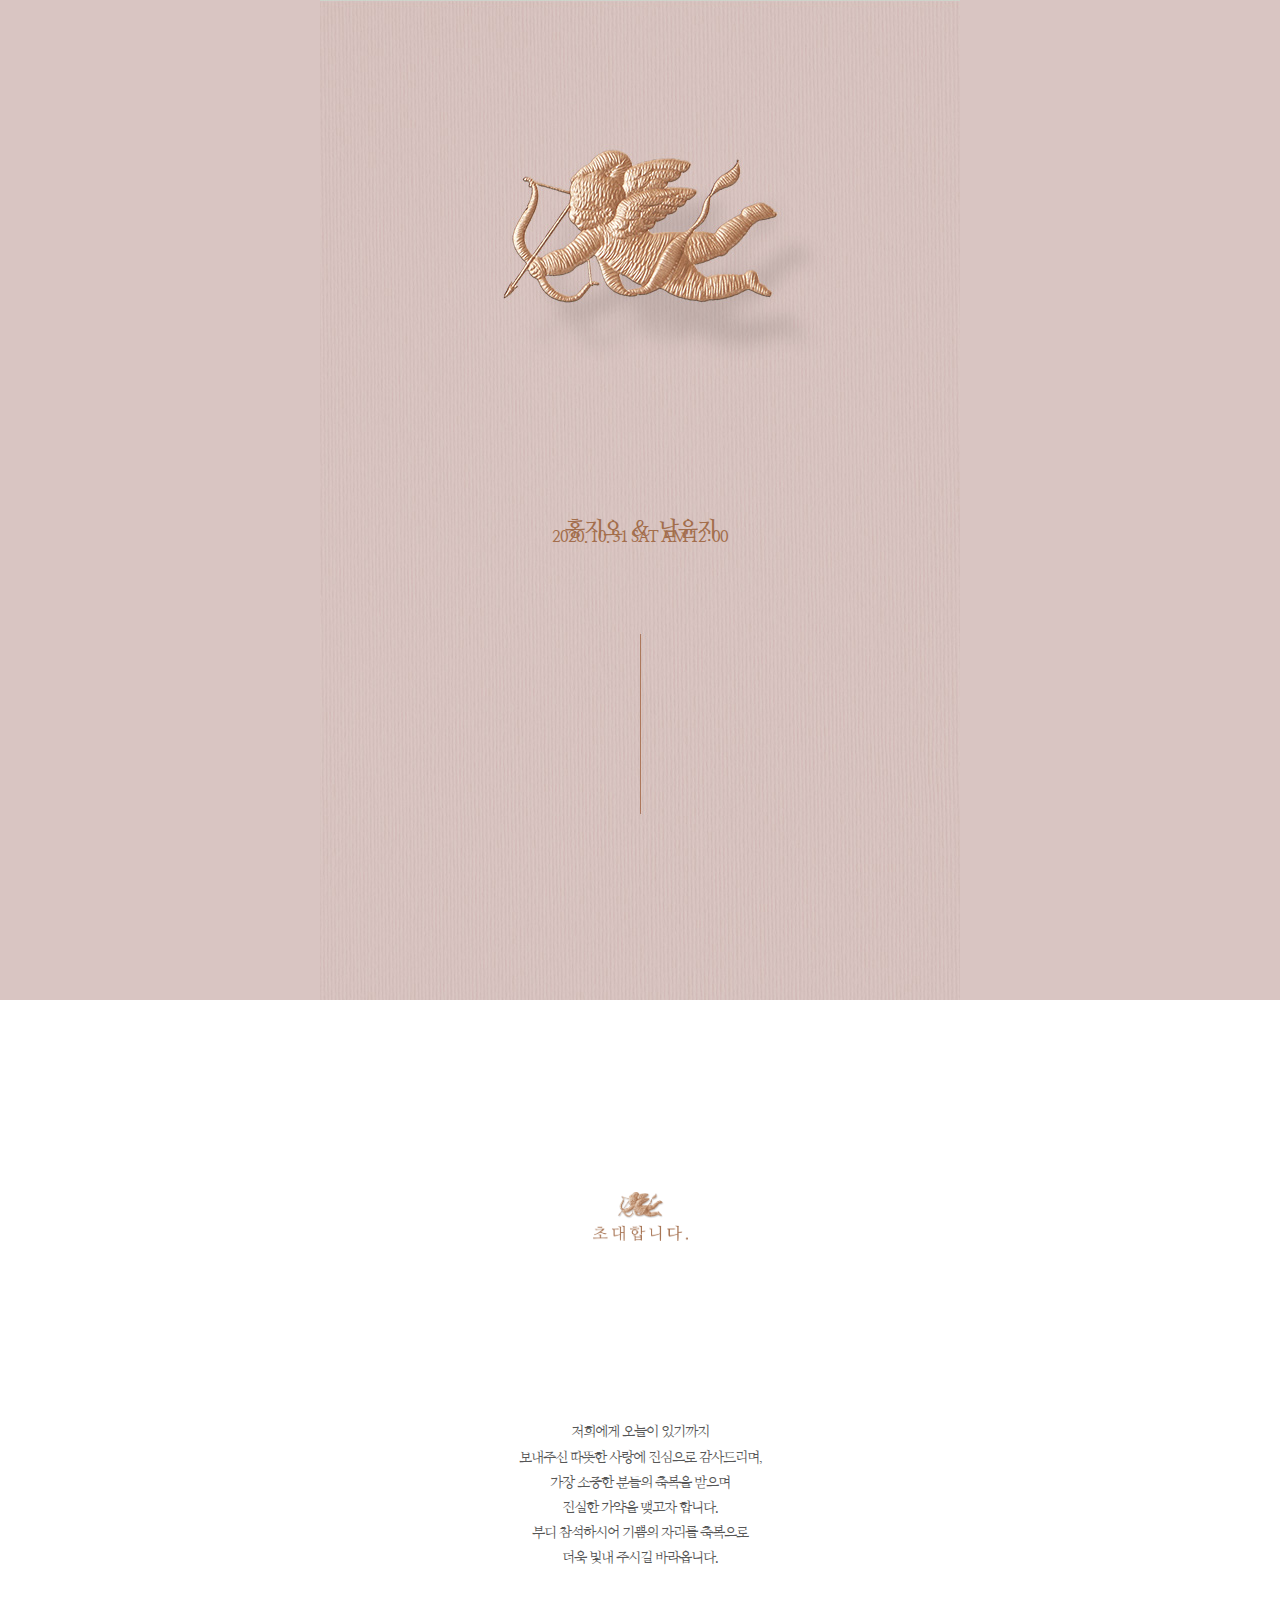
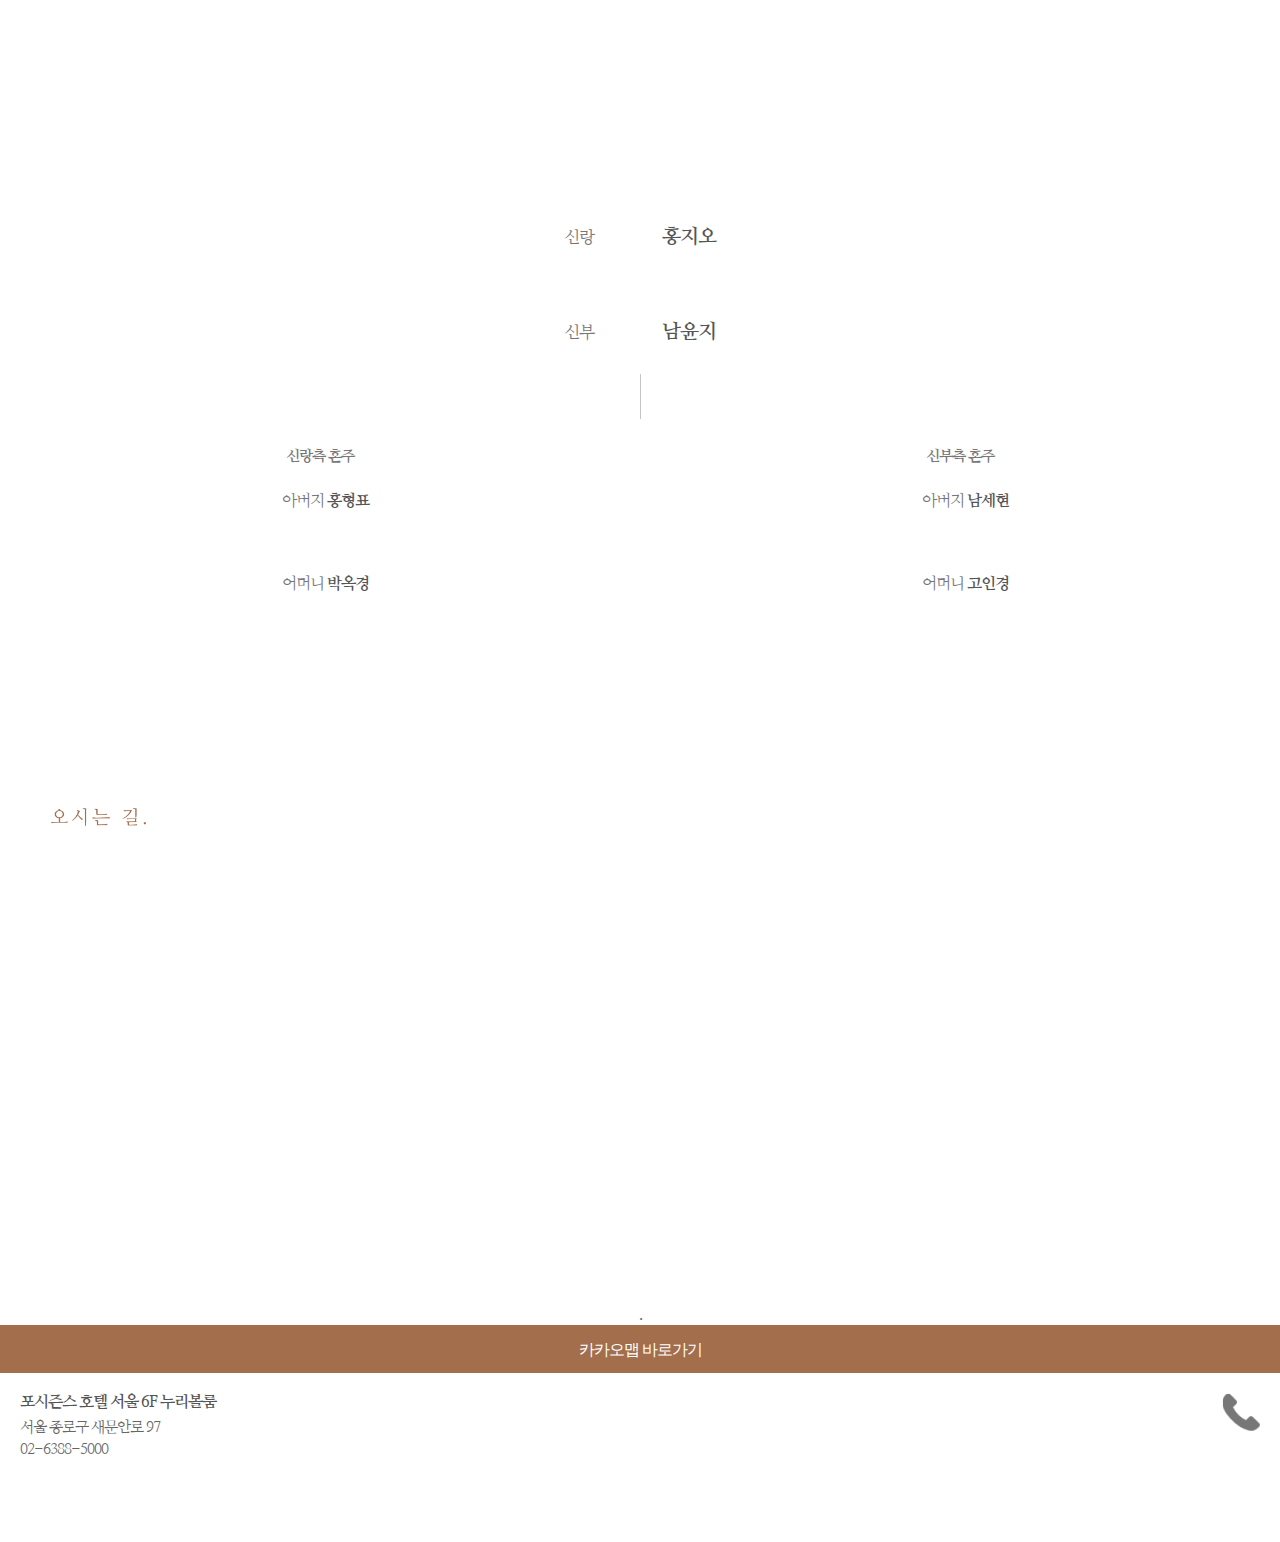
==== hzo.html @ 2f17688b "four seasons" ====
<!DOCTYPE html>
<!-- saved from url=(0043)http://mcard.barunnfamily.com/B3020450?252f -->
<html lang="ko"><head><meta http-equiv="Content-Type" content="text/html; charset=UTF-8">
    
    <meta http-equiv="X-UA-Compatible" content="IE=edge,chrome=1">
    <meta name="viewport" content="width=device-width,initial-scale=1,minimum-scale=0.5,maximum-scale=2.0,user-scalable=yes">
    <meta name="ROBOTS" content="NOINDEX">

    
    <meta property="og:url" content="http://mcard.barunnfamily.com/B3020450?252f">
    <meta property="og:title" content="서울 종로구 포시즌스 호텔, 10월 31일 12시.">
    <meta property="og:type" content="website">
    
    <meta property="og:image" content="http://mcard.barunnfamily.com//Photos/202010/B3020450/mainimage.png?ef62fe94-e26e-45ca-a69e-56ce73f7a04a&amp;ipignore=true">


    
    <meta property="og:image:width" content="581">
    <meta property="og:image:height" content="568">
    <meta property="og:description" content="10/31(토) 12:00 포시즌스호텔 6F 누리볼룸">

    <meta property="fb:app_id" content="555274031340396">

    <title>10/31(토) 12:00 포시즌스호텔 6F 누리볼룸</title>
    <link href="./invitation_files/common.css" rel="stylesheet">

    <link href="./invitation_files/layout_skin.css" rel="stylesheet">

    <link rel="stylesheet" href="./invitation_files/photoswipe.css">

    


    <style type="text/css">
        .overCount {
            display: none;
        }

        .input_guidebook {
            text-align: left;
        }
    </style>

    <script type="text/javascript" src="//dapi.kakao.com/v2/maps/sdk.js?appkey=281f3fa399ec2bc6358fdd245001e693"></script>
    <script async="" src="./invitation_files/analytics.js"></script><script src="./invitation_files/jquery_1.9.1.min.js"></script>
          <!--확인:jquery 버젼 정의-->
    <script src="./invitation_files/common"></script>

    <script type="text/javascript" src="./invitation_files/photoswipe.js"></script>
    <script type="text/javascript" src="./invitation_files/photoswipe-ui-default.min.js"></script>
    <script src="./invitation_files/kakao.min.js"></script>
    <script src="./invitation_files/sns.js"></script>
    
    <script>
        function skinDay() {
            var rr = $(".want_day").html();
            day_txt = rr.replace(/-/gi, '/');
            $(".want_day").html(day_txt);
        }
    </script>


    <script>
            

    $(document).ready(function () {

    //setTimeout(function () {
    //    $("#barunsoncardDiv").fadeOut("slow");
    //}, 3000);
    });


    </script>
</head>
<body class="skin_wrap">
    
    <input id="invID" name="invID" type="hidden" value="362478">
    <input id="invCode" name="invCode" type="hidden" value="B3020450">
    <input id="invSkinCode" name="invSkinCode" type="hidden" value="WD022">

    <input id="invTitle" name="invTitle" type="hidden" value="서울 종로구 포시즌스 호텔, 10월 31일 12시.">
    <input id="invMainImage" name="invMainImage" type="hidden" value="/Photos/202010/B3020450/mainimage.png">
    <input id="commentYN" name="commentYN" type="hidden" value="N">
    <input id="evtDate" name="evtDate" type="hidden" value="2020.  10.  31 Sat">
    <input id="dday" name="dday" type="hidden" value="2020-10-31 Sat">
    <input id="evtTimeH" name="evtTimeH" type="hidden" value="12">
    <input id="evtTimeM" name="evtTimeM" type="hidden" value="00">
    <input id="evtTimeCH" name="evtTimeCH" type="hidden" value="AM">

    <input id="locName" name="locName" type="hidden" value="포시즌스 호텔 서울">
    <input id="locDetail" name="locDetail" type="hidden" value="6F 누리볼룸">
    <input id="invGreeting" name="invGreeting" type="hidden" value="저희에게 오늘이 있기까지&lt;br /&gt;보내주신 따뜻한 사랑에 진심으로 감사드리며,&lt;br /&gt;가장 소중한 분들의 축복을 받으며&lt;br /&gt;진실한 가약을 맺고자 합니다.&lt;br /&gt;부디 참석하시어 기쁨의 자리를 축복으로&lt;br /&gt;더욱 빛내 주시길 바라옵니다.">
    <input id="galleryYN" name="galleryYN" type="hidden" value="N">
    <input id="galType" name="galType" type="hidden" value="S">
    <input id="videoYN" name="videoYN" type="hidden" value="N">
    <input id="vidType" name="vidType" type="hidden" value="VYTB">
    <input id="vidURL" name="vidURL" type="hidden" value="">

    <input id="locAddr" name="locAddr" type="hidden" value="서울 종로구 새문안로 97">
    <input id="locTel" name="locTel" type="hidden" value="02-6388-5000">
    <input id="locMapImage" name="locMapImage" type="hidden" value="">
    <input id="locMapLat" name="locMapLat" type="hidden" value="37.5706978504521">
    <input id="locMapLng" name="locMapLng" type="hidden" value="126.975398227489">
    <input id="locMapType" name="locMapType" type="hidden" value="MGGL">
    <input id="input_hall" name="input_hall" type="hidden" value="포시즌스 호텔 서울">

<input id="grmName" name="grmName" type="hidden" value="홍지오"><input id="grmMobile" name="grmMobile" type="hidden" value="010-0000-0000"><input id="brdName" name="brdName" type="hidden" value="남윤지"><input id="brdMobile" name="brdMobile" type="hidden" value="010-0000-0000"><input id="hostYN" name="hostYN" type="hidden" value="Y"><input id="grmHostRel1" name="grmHostRel1" type="hidden" value="아버지"><input id="grmHostName1" name="grmHostName1" type="hidden" value="홍형표"><input id="grmHostMobile1" name="grmHostMobile1" type="hidden" value=""><input id="grmHostRel2" name="grmHostRel2" type="hidden" value="어머니"><input id="grmHostName2" name="grmHostName2" type="hidden" value="박옥경"><input id="grmHostMobile2" name="grmHostMobile2" type="hidden" value=""><input id="brdHostRel1" name="brdHostRel1" type="hidden" value="아버지"><input id="brdHostName1" name="brdHostName1" type="hidden" value="남세현"><input id="brdHostMobile1" name="brdHostMobile1" type="hidden" value=""><input id="brdHostRel2" name="brdHostRel2" type="hidden" value="어머니"><input id="brdHostName2" name="brdHostName2" type="hidden" value="고인경"><input id="brdHostMobile2" name="brdHostMobile2" type="hidden" value=""><input id="grm_account_bank" name="grm_account_bank" type="hidden" value=""><input id="grm_account_num" name="grm_account_num" type="hidden" value=""><input id="brd_account_bank" name="brd_account_bank" type="hidden" value=""><input id="brd_account_num" name="brd_account_num" type="hidden" value="">            
<style type="text/css">
@import url(http://fonts.googleapis.com/css?family=Nanum+Myeongjo:400,700,800);
header {color:#fff; background:#d9c5c2; position:relative; min-height:200px; overflow:hidden;}
#canvas {position:absolute;top:0;left:0;}
.mobile_wrap .pages h2 {padding: 15% 0 9% 4%; text-align:left;}
.mobile_wrap .pages .invitation_tit {padding: 15% 0 9% 0; text-align: center;}
.skin_w_photo2 #start .time .input_time, .input_minute, .input_time_ch {color: #a36e4c;}
.w_skin_img11 {font-family:'나눔명조', 'Nanum Myeongjo', '맑은 고딕', 'Malgun Gothic', '나눔고딕', 'NanumGothic', 'NanumGothicWEB', '돋움', Dotum, '굴림', Gulim, sans-serif;}
.w_skin_img11 #start { position:relative;}
.w_skin_img11 #start .position { position:absolute; width:100%; left:0px; top:30%;}
.w_skin_img11 #start .d_day {line-height:20px; min-height:20px; padding:0px 0px 5px 0px; color:#fff;}
.w_skin_img11 #start .name {text-align:center; margin: 17% auto 0 auto;}
.w_skin_img11 #start .name li {color:#a36e4c; font-weight:bold; font-size:21px; margin-bottom: 5%;}
.w_skin_img11 #start .time {color:#a36e4c; margin-top: -8%; font-size: 16px;}
.w_skin_img11 #start .input_time {padding: 0px;}
.w_skin_img11 #start .address {color:#a36e4c; font-weight: bold; font-size: 16px; padding:0 10px 35px; margin-top:56%;}

.w_skin_img11 #greeting {}
.w_skin_img11 #greeting dl {width:100%; padding: 10px 0 10px 0;}
.w_skin_img11 #greeting dl.wife {padding-bottom:30px;}
.w_skin_img11 #greeting dl dt {float: left; margin-top: 4%; width: 100%; padding: 0px;}
.w_skin_img11 #greeting dl dt span.blue {font-weight:normal; color: #777; margin-right: 5%;}
.w_skin_img11 #greeting dl dt span.pink {font-weight:normal; color: #777; margin-right: 5%;}
.w_skin_img11 #greeting dl .input_husband {font-size: 20px;color:#555;}
.w_skin_img11 #greeting dl .input_wife {font-size: 20px;color:#555;}
.w_skin_img11 .parent_contect .blue {color: #777;}
.w_skin_img11 .parent_contect .pink {color: #777;}
.w_skin_img11 .parent_contect	.input_blue_p_n, .parent_contect .input_blue_m_n {color: #555; font-weight: 700;}
.w_skin_img11 .parent_contect	.input_pink_p_n, .parent_contect .input_pink_m_n {color: #555; font-weight: 700;}
.w_skin_img11 .parent_contect .btn_toggle {margin: 0 auto; width: 20px; position:inherit; right:; top:;}
.w_skin_img11 .parent_contect .btn_toggle {margin: 0 auto; width: 20px; position: relative; top: 30px; right: 0px; overflow: hidden;}
.w_skin_img11 .parent_contect > ul > li > strong > span {display: block; font-size: 15px; height: 26px; color: #777777;}
.w_skin_img11 #greeting dl dd {padding:0px 10px; width: 12%; float: left; margin-top:1%;}
.w_skin_img11 #greeting .greeting {color:#555; font-size: 14px; padding: 5% 5% 15% 5%; line-height: 180%;}
.w_skin_img11 #greeting .parent_contect {background:none;}
.w_skin_img11 .parent_contect > ul > li > strong {}
.w_skin_img11 .parent_contect > ul > li.husband > strong { color:#1f588c}
.w_skin_img11 .parent_contect > ul > li.husband > strong { color:#1f588c}
.w_skin_img11 .parent_contect .dot_line {background: none;}
.w_skin_img11 .parent_contect .btn_contact li {padding:0px 5px;}
.w_skin_img11 .parent_contect .btn_toggle a {background: url(/resources/skin/w_skin_img11/btn_toggle.png) no-repeat center top; background-size: 18px auto; -webkit-background-size:18px auto; -moz-background-size:18px auto; overflow:hidden;}

.w_skin_img11 #gallery {padding-bottom:20px;}
.w_skin_img11 .no_gallery {color:#fff;}
	
.w_skin_img11 #movie .embed-container { position: relative; padding-bottom: 56.25% !important; height: 0; overflow: hidden; max-width: 100%; }
.w_skin_img11 #movie .embed-container iframe, .embed-container object, .embed-container embed { position: absolute; top: 0; left: 0;}
.w_skin_img11 #movie .img_line {}
.w_skin_img11 #movie .img_line.bottom {}
.w_skin_img11 #movie  .btn a.full {background:url(/resources/skin/w_skin_img11/icon_full2.png) no-repeat 15px center; background-size:12px auto; -webkit-background-size:12px auto; -moz-background-size:12px auto; padding:0px 20px 0px 35px;}

.w_skin_img11 #location {padding-bottom:20px;}
.w_skin_img11 #location .hall_info {font-family:'나눔명조', 'Nanum Myeongjo', '맑은 고딕', 'Malgun Gothic', '나눔고딕', 'NanumGothic', 'NanumGothicWEB', '돋움', Dotum, '굴림', Gulim, sans-serif; }
.w_skin_img11 #location .navi a {color:#fff;}
#location .navi {display: block; color: #fff; width: 100%; height: 28px; background-color: #a36e4c; font-family:'Malgun Gothic', '나눔고딕', 'NanumGothic', 'NanumGothicWEB', '나눔명조', 'Nanum Myeongjo', '맑은 고딕', '돋움', Dotum, '굴림', Gulim, sans-serif;}
.w_skin_img11 #location .navi li:first-child a {color:#fff}
.w_skin_img11 #location .navi li {font-family:'나눔명조', 'Nanum Myeongjo', '맑은 고딕', 'Malgun Gothic', '나눔고딕', 'NanumGothic', 'NanumGothicWEB', '돋움', Dotum, '굴림', Gulim, sans-serif; }
.w_skin_img11 #location .traffic_info li .txt {font-family:'나눔명조', 'Nanum Myeongjo', '맑은 고딕', 'Malgun Gothic', '나눔고딕', 'NanumGothic', 'NanumGothicWEB', '돋움', Dotum, '굴림', Gulim, sans-serif; color:#fff;}
.w_skin_img11 #location .address dt {color:#555;}
.w_skin_img11 #location .address dt > span {font-size: 16px;}
.w_skin_img11 #location .address dd {color:#666;}
.w_skin_img11 #location .hall_info > li > strong {color:#555; background: none; margin: 0px; padding: 0px;}
.w_skin_img11 #location .hall_info > li > span {display:inline-block; color:#666; padding: 0 0 10px 0; font-size: 15px;}

.w_skin_img11 #guest_book .massage_box {padding: 20px;}
.w_skin_img11 #guest_book .massage_box .btn_write {text-align: center; font-family: '나눔고딕'; margin-top:10%;}
.w_skin_img11 #guest_book .massage_box .btn_write a {font-weight: normal; background-color: #a36e4c;}
.w_skin_img11 #guest_book .massage_box li span.tt { color:#333; font-family:'나눔고딕'; letter-spacing:0.3px;top:auto;}
.w_skin_img11 #guest_book .massage_box li {border-bottom:1px solid #e4dee0; color:#bbae93; border-top:none; padding-top:5px; padding-bottom:5px;}
.w_skin_img11 #guest_book .massage_box .massage_tit {position:absolute; bottom:10%; margin-left:auto; margin-right:auto; left: 0; right: 0;}
.w_skin_img11 #guest_book .massage_list {width: 84%;margin: auto 0;display: inline-block;padding: 10px;margin-top: 15px;background: #f7f7f7;font-size: 12px;border-radius: 0px;text-align: left;position: relative;}
.w_skin_img11 #guest_book .massage_list .list_W { padding:15px;}
.w_skin_img11 #guest_book .massage_list .name {font-family:'나눔고딕'; padding-left:0px; font-weight:bold; color: #555; padding: 10px 0 10px 0;}
.w_skin_img11 #guest_book .massage_list .time {font-family: '나눔고딕';letter-spacing: 0.1px;color: #777;top: 15px;position: absolute;right: 10px;padding-left: 13px;}
.w_skin_img11 #guest_book {padding: 0px;}
.w_skin_img11 #guest_book .massage_list .txt {font-family:'나눔고딕'; letter-spacing:0.1px; color:#777; min-height:20px; position:relative; padding: 10px 0 10px 0;}
.w_skin_img11 #guest_book .massage_list .txt > span {display: inline-block; width: 90%;}
.w_skin_img11 #guest_book .massage_list .txt .txt_del { position:absolute; right:0px; top:0px;}
.w_skin_img11 #guest_book .massage_list .txt .txt_del a {width: 20px; height: 20px; background: url(/resources/skin/w_skin_img11/btn_x.png) no-repeat left top; background-size: 20px auto; -webkit-background-size: 20px auto; -moz-background-size: 20px auto; display: block; text-indent: -999%; margin: 7px 0 10px 0;}
.w_skin_img11 #guest_book .password {margin:10px 0px 0px 0px; border:none; padding:1px; border-radius:none; width: 100%;}
.w_skin_img11 #guest_book .password_input {display:none;}
.w_skin_img11 #guest_book .password input {padding:0px; padding:5px; border:none; width:100%; box-sizing:border-box; background: #fff !important; text-align: center;}
.w_skin_img11 #guest_book .password_input .btn {color: #fff; height: 26px; line-height: 26px; min-width: 103px; border-radius: 4px; width: 100%; text-align: center; border: 0px;background-color: #a36e4c;}
.w_skin_img11 #guest_book .password_input .btn a{font-family: '나눔고딕';color: #fff;}
.w_skin_img11 #guest_book p.txt {color: #666; font-size: 15px; margin: 0% 0 5% 0;}

.w_skin_img11 .massage_btn {padding: 20px;}
.w_skin_img11 .massage_btn li {float:right; width:49%; box-sizing: border-box; border: 1px solid #333;}
.w_skin_img11 .massage_btn li a {color: #333; text-align:center; display:block; padding: 10px 5px; font-family: '나눔고딕';}
.w_skin_img11 .massage_btn li a span {display:inline-block; min-height: 20px; line-height: 20px; padding-left:20px; background: url(/resources/skin/w_skin_img11/icon_full.png) no-repeat left center; background-size: 14px auto; -webkit-background-size: 14px auto; -moz-background-size: 14px auto;}
.w_skin_img11 .massage_btn li.more {float:left; background:#fff;}
.w_skin_img11 .massage_btn li.more a span {}
.w_skin_img11 .massage_btn li.full {float:right; background:#fff;}
.w_skin_img11 .massage_btn li.full a span {}	

.w_skin_img11 #location .map_wrap {margin: 0px; border: 0px;}
.w_skin_img11 #location .hall_info {padding: 20px;}
.w_skin_img11 #location .hall_info li {padding: 0px;}
.w_skin_img11 #location .navi li .txt {font-family: '나눔고딕'}
.w_skin_img11 #location .address {padding: 20px;}
.w_skin_img11 #location .address dd.icon_tel {right: 20px; margin-top: 20px; top:0px;}
	
.w_skin_img11 #MoneyGift #toss_a {background-color: #f7f7f7; padding: 0px;}

.mobile_wrap .footer_w {background: #f7f7f7; margin: 15% 0 0 0;}
.footer_w .sns_a {font-size:0px; background-color: #999;}
.footer_w .sns_a li { display:inline-block; width:25%;}
.footer_w .sns_a li a {display:block; padding:0px 3px;}
.footer_w .ci {padding: 20px 0; text-align: center;}
</style>

    <div class="wrap w_skin_img11">
        <h1 class="hidden">청첩장</h1>
        <!-- 스킨 -->
        <div class="mobile_wrap">
            <!-- 표지 -->
            <header id="start" class="pages want_day_focus input_time_focus input_minute_focus input_husband_focus input_wife_focus input_hall_focus input_floor_focus">
                <canvas id="canvas"></canvas>
                <p class="visual"><img src="./invitation_files/img_visual.jpg" alt="서울 종로구 포시즌스 호텔, 10월 31일 12시."></p>
                <div class="position">
                    <ul class="name">
                        <li class="input_husband" style="text-transform:uppercase;">홍지오</li>
                        <li>&amp;</li>
                        <li class="input_wife" style="text-transform:uppercase;">남윤지</li>
                    </ul>
                    <p class="time"><span class="want_day">2020.  10.  31 Sat</span> <span class="input_time_ch">AM</span> <span class="input_time">12</span>:<span class="input_minute">00</span></p>
                    <p class="address"><span class="input_hall">포시즌스 호텔 서울</span> <span class="input_floor">6F 누리볼룸</span></p>
                </div>
            </header>
            <!-- / 표지 -->
            <!-- 초대합니다 -->

            <div id="greeting" class="pages input_greeting_focus">
                <h2 class="invitation_tit"><img src="./invitation_files/tit_greeting.png" width="95"></h2>
                <div class="greeting input_greeting">저희에게 오늘이 있기까지<br>보내주신 따뜻한 사랑에 진심으로 감사드리며,<br>가장 소중한 분들의 축복을 받으며<br>진실한 가약을 맺고자 합니다.<br>부디 참석하시어 기쁨의 자리를 축복으로<br>더욱 빛내 주시길 바라옵니다.</div>
                <dl class="husband">
                    <dt><span class="blue">신랑</span> <span class="input_husband">홍지오</span></dt>
                </dl>

                <dl class="wife">
                    <dt><span class="pink">신부</span> <span class="input_wife">남윤지</span></dt>
                </dl>

                <!-- 혼주 -->
                <div><img src="./invitation_files/bg_line.png"></div>
                <div class="parent_contect input_blue_p_focus input_blue_m_focus input_pink_p_focus input_pink_m_focus input_blue_p_n_focus input_blue_m_n_focus input_pink_p_n_focus input_pink_m_n_focus select_input1_focus select_input2_focus select_input3_focus select_input4_focus">
                    <p class="btn_toggle"><a href="http://mcard.barunnfamily.com/B3020450?252f#url"></a></p>
                    <ul>
                        <li class="husband">
                            <strong><span>신랑측 혼주</span></strong>
                            <ul class="toggle btn_contact_off">
                                <li>
                                    <span class="blue input_blue_p select_input1">아버지</span> <span class="input_blue_p_n">홍형표</span>
                                    <ul class="btn_contact" style="display:none;">
                                        <li><a href="tel:010-0000-0000"><img src="./invitation_files/btn_tel.png" width="35"></a></li>
                                        <li><a href="sms:010-1234-5678"><img src="./invitation_files/btn_sms.png" width="35"></a></li>
                                    </ul>
                                </li>
                                <li style="margin-top: 10%;">
                                    <span class="blue input_blue_m select_input2">어머니</span> <span class="input_blue_m_n">박옥경</span>
                                    <ul class="btn_contact" style="display:none;">
                                        <li><a href="tel:010-0000-0000"><img src="./invitation_files/btn_tel.png" width="35"></a></li>
                                        <li><a href="sms:010-1234-5678"><img src="./invitation_files/btn_sms.png" width="35"></a></li>
                                    </ul>
                                </li>
                            </ul>
                        </li>
                        <li class="wife">
                            <strong><span class="dot_line">신부측 혼주</span></strong>
                            <ul class="dot_line toggle btn_contact_off">
                                <li>
                                    <span class="pink input_pink_p select_input3">아버지</span> <span class="input_pink_p_n">남세현</span>
                                    <ul class="btn_contact" style="display:none;">
                                        <li><a href="tel:010-0000-0000"><img src="./invitation_files/btn_tel.png" width="35"></a></li>
                                        <li><a href="sms:010-1234-5678"><img src="./invitation_files/btn_sms.png" width="35"></a></li>
                                    </ul>
                                </li>
                                <li style="margin-top: 10%;">
                                    <span class="pink input_pink_m select_input4">어머니</span> <span class="input_pink_m_n">고인경</span>
                                    <ul class="btn_contact" style="display:none;">
                                        <li><a href="tel:010-0000-0000"><img src="./invitation_files/btn_tel.png" width="35"></a></li>
                                        <li><a href="sms:010-1234-5678"><img src="./invitation_files/btn_sms.png" width="35"></a></li>
                                    </ul>
                                </li>
                            </ul>
                        </li>
                    </ul>
                </div>
                <!-- / 혼주 -->
            </div>

            <!-- / 초대합니다 -->
            <!-- 갤러리 -->
            <div id="gallery" class="pages" style="display: none;">
                <h2><img src="./invitation_files/tit_gallery.png" width="95" alt="눈부신 날의 웨딩마치"></h2>
                <!-- 갤러리 타입 1 -->
<div id="gallery_type1" class="skin_gallery_type">
    <!-- a href="팝업이미지" background="섬네일 이미지" data-size=이미지 원본 사이즈 -->
    <div class="skin_gallery" data-pswp-uid="1">
    </div>

    <!-- 갤러리 확대 -->
    <div class="pswp" tabindex="-1" role="dialog" aria-hidden="true">

        <!-- Background of PhotoSwipe.
        It's a separate element as animating opacity is faster than rgba(). -->
        <div class="pswp__bg"></div>

        <!-- Slides wrapper with overflow:hidden. -->
        <div class="pswp__scroll-wrap">

            <!-- Container that holds slides.
            PhotoSwipe keeps only 3 of them in the DOM to save memory.
            Don't modify these 3 pswp__item elements, data is added later on. -->
            <div class="pswp__container">
                <div class="pswp__item"></div>
                <div class="pswp__item"></div>
                <div class="pswp__item"></div>
            </div>

            <!-- Default(PhotoSwipeUI_Default) interface on top of sliding area.Can be changed. -->
            <div class="pswp__ui pswp__ui--hidden">
                <div class="pswp__top-bar">

                    <!--  Controls are self-explanatory.Order can be changed. -->

                    <div class="pswp__counter"></div>
                    <button class="pswp__button pswp__button--close" title="Close (Esc)"></button>
                    <button class="pswp__button pswp__button--share" title="Share"></button>
                    <button class="pswp__button pswp__button--fs" title="Toggle fullscreen"></button>
                    <button class="pswp__button pswp__button--zoom" title="Zoom in/out"></button>

                    <!-- Preloader demo http://codepen.io/dimsemenov/pen/yyBWoR -->
                    <!-- element will get class pswp__preloader--active when preloader is running -->
                    <div class="pswp__preloader">
                        <div class="pswp__preloader__icn">
                            <div class="pswp__preloader__cut">
                                <div class="pswp__preloader__donut"></div>
                            </div>
                        </div>
                    </div>
                </div>
                <div class="pswp__share-modal pswp__share-modal--hidden pswp__single-tap">
                    <div class="pswp__share-tooltip"></div>
                </div>
                <button class="pswp__button pswp__button--arrow--left" title="Previous (arrow left)"> </button>
                <button class="pswp__button pswp__button--arrow--right" title="Next (arrow right)"> </button>
                <div class="pswp__caption">
                    <div class="pswp__caption__center"></div>
                </div>
            </div>
        </div>
    </div>
    <!-- / 갤러리 확대 -->
</div>
<!-- / 갤러리 타입 1 -->
<!-- 갤러리 타입 2 -->
<div id="gallery_type2" class="skin_gallery_type">
    <ul>

    </ul>
</div>
<!-- / 갤러리 타입 2 -->
<!--<p class="no_gallery">"등록된 이미지가 없습니다"</p>-->

            </div>
            <!-- / 갤러리 -->
            <!-- 영상 -->
            <div id="movie" class="pages input_movie_focus" style="display:none;">
                <h2><img src="./invitation_files/tit_movie.png" width="95" alt="영상보기"></h2>
                
                <div class="input_movie">"등록된 영상이 없습니다"</div>
                
            </div>
            <!-- / 영상 -->
            <!-- 오시는길 -->
            <div id="location" class="pages input_etel_focus input_address_focus">

                <h2><img src="./invitation_files/tit_map.png" width="95" alt="오시는 길"></h2>
<!--                <div class="mymap"></div>-->
<!--                <div id="kakaomap"></div>-->
                <div id="kakaomap" style="width:100%; height:40vh;"></div>
                <script type="text/javascript" src="//dapi.kakao.com/v2/maps/sdk.js?appkey=281f3fa399ec2bc6358fdd245001e693"></script>.

                <script>
                    var container = document.getElementById('kakaomap');
                    var options = {
                        center: new kakao.maps.LatLng(37.5706816338885, 126.975404685018),
                        level: 3
                    };

                    var map = new kakao.maps.Map(container, options);

                    // 마커가 표시될 위치입니다
                    var markerPosition  = new kakao.maps.LatLng(37.5706816338885, 126.975404685018);

                    // 마커를 생성합니다
                    var marker = new kakao.maps.Marker({
                        position: markerPosition
                    });

                    // 마커가 지도 위에 표시되도록 설정합니다
                    marker.setMap(map);

                </script>
                <ul class="navi">
                    <li><a href="http://mcard.barunnfamily.com/B3020450?252f#"><span class="txt">카카오맵 바로가기</span></a></li>
                </ul>

                <dl class="address">
                    <dt><span class="input_hall">포시즌스 호텔 서울</span> <span class="input_floor">6F 누리볼룸</span></dt>
                    <dd class="input_address">서울 종로구 새문안로 97</dd>
                    <dd class="input_etel">02-6388-5000</dd>
                    <dd class="icon_tel"><a href="tel:02-6388-5000"><img src="./invitation_files/btn_tel.png" width="38"></a></dd>
                </dl>
                <ul class="hall_info hall_info1_focus hall_info2_focus hall_info3_focus hall_info4_focus hall_info5_focus hall_info6_focus hall_info7_focus hall_info8_focus hall_info9_focus hall_info10_focus hall_info11_focus hall_info12_focus">
                    
<li id="hall_info1_txt" style="display:none;"><strong id="hall_info1">버스안내</strong> <span class="hall_info1"></span></li>
<li id="hall_info2_txt" style="display:none;"><strong id="hall_info2">자가용안내</strong> <span class="hall_info2"></span></li>
<li id="hall_info3_txt" style="display:none;"><strong id="hall_info3">지하철안내</strong> <span class="hall_info3"></span></li>
<li id="hall_info4_txt" style="display:none;"><strong id="hall_info4">주차안내</strong> <span class="hall_info4"></span></li>
<li id="hall_info5_txt" style="display:none;"><strong id="hall_info5">피로연안내</strong> <span class="hall_info5"></span></li>
<li id="hall_info6_txt" style="display:none;"><strong id="hall_info6">기타안내</strong> <span class="hall_info6"></span></li>
    <li id="hall_info7_txt" style="display:none;"><strong id="hall_info7"></strong> <span class="hall_info7"></span></li>
    <li id="hall_info8_txt" style="display:none;"><strong id="hall_info8"></strong> <span class="hall_info8"></span></li>
    <li id="hall_info9_txt" style="display:none;"><strong id="hall_info9"></strong> <span class="hall_info9"></span></li>
    <li id="hall_info10_txt" style="display:none;"><strong id="hall_info10"></strong> <span class="hall_info10"></span></li>
    <li id="hall_info11_txt" style="display:none;"><strong id="hall_info11"></strong> <span class="hall_info11"></span></li>
    <li id="hall_info12_txt" style="display:none;"><strong id="hall_info12"></strong> <span class="hall_info12"></span></li>


                </ul>
            </div>

            <!-- / 오시는길 -->
            <!-- toss -->
            <div id="MoneyGift" style="display:none;">
                <div id="toss_a" style="display:none;">
                    <a href="http://mcard.barunnfamily.com/B3020450?252f#" class="toss" onclick="go_popup()"><img src="./invitation_files/toss_btn.png" alt="toss"></a>
                </div>
            </div>
            <!-- /toss -->
</div>
<link href="./invitation_files/swiper.min.css" rel="stylesheet">
<script src="./invitation_files/swiper.min.js"></script>
    <script>
        var container = document.getElementById('map_wrap'); //지도를 담을 영역의 DOM 레퍼런스
        var options = { //지도를 생성할 때 필요한 기본 옵션
            center: new kakao.maps.LatLng(33.450701, 126.570667), //지도의 중심좌표.
            level: 3 //지도의 레벨(확대, 축소 정도)
        };

        var map = new kakao.maps.Map(container, options); //지도 생성 및 객체 리턴
    </script>
<!--script src="http://ad.barunsoncard.com/js/api/barun/jquery.barunmobilead2.js"></script-->
<!--script type="text/javascript" src="~/common/js/jquery.barunmobilead.js"></!--script-->
<!--script>
    $.barunmobilead('#mobile-ad');

    //2018-08-23 이전 제작고객에게는 비노출
    $(document).ready(function () {
        var completeTime = "2020-10-11 오후 7:37:07";
        completeTime = completeTime.substr(0, 10);

        if (completeTime < '2018-08-17') {
            $("#mobile-ad").hide();
        }

        var AdDisplayYN = "Y";

        console.log(completeTime + "/" + AdDisplayYN);
        if (AdDisplayYN == 'N') {
            $("#mobile-ad").hide();
        }
    });
</!--script-->






            <!-- /광고 -->
		<!-- 계좌 -->
		<style>
			.remittance{display: block; width: 100%; border-top: 1px solid #dddddd; box-sizing: border-box; padding: 18% 0 18% 0; position: relative;}
			.remittance .remittance_title{font-weight: 600; font-size: 17px; color: #414141; padding-bottom: 2%;}
			.remittance .remittance_sub_title{font-weight: normal; font-size: 15px; padding-bottom: 8%; color: #797979;}
			/* 신랑, 신부 */
			.remittance .remittance_btn_bx p > span{font-weight: 600; font-size: 17px; color: #3b3b3b; display: inline-block; line-height: 40px;}
			/* 버튼 스킨 */
			.remittance .remittance_btn_bx p > a{display: inline-block; line-height: 41px; color: white; font-size: 13px; background-color: #a36e4c; border-radius: 22px; padding: 0 5.5%; margin-left: 12%; font-family: 'Noto Sans Kr', sans-serif;}
			.remittance .remittance_btn_bx .btn_bx_1{padding-bottom: 8%;}
			.remittance .remittance_btn_bx .btn_bx_2{padding-bottom: 0;}

			.remittance_pop_h, .remittance_pop_w{position: absolute; top: -1px; left: 0; width: 100%; background-color: #fff;}
			.remittance_pop_h .remittance_pop_inner, .remittance_pop_w .remittance_pop_inner{background-color: #fafafa; border: 1px solid #d0d0d0; width: 90%; margin-left: 5%; padding: 8% 7.5% 5% 7.5%; box-sizing: border-box; position: relative;}
			.remittance_pop_inner .account_info{color: #232323; text-align: left; font-family: 'Noto Sans KR', sans-serif; font-weight: 600; line-height: 40px; border-bottom: 1px solid #aaa; font-size: 18px; margin-bottom: 8.5%;}
			.remittance_pop_inner .account_c{color: #232323; text-align: left; font-family: 'Noto Sans KR', sans-serif;  font-size: 18px; padding-bottom: 2.5%;}
			.remittance_pop_inner .account_num{color: #232323; text-align: left; font-family: 'Noto Sans KR', sans-serif;  font-size: 18px; line-height: 18px;}
			.remittance_pop_inner .copy_btn{display: block; line-height: 26px; width: 30%; margin-left: 70%; margin-top: -20px; background-color: #dddddd; border-radius: 4px; font-size: 12px; font-family: 'Noto Sans KR', sans-serif; color: #232323;}
			.remittance_pop_inner .close_btn{ width: 100%; line-height: 52px; line-height: 52px; color: white; background-color: #a36e4c; display: block; border-radius: 5px; margin-top: 10%; font-family: 'Noto Sans KR', sans-serif; font-size: 18px;}
		</style>
		<div class="remittance" style="display:none;">
			<h4 class="remittance_title">신랑 &amp; 신부에게 마음 전하기</h4>
			<p class="remittance_sub_title">축복의 의미로 축의금을 전달해보세요</p>
			<div class="remittance_btn_bx">
				<p class="btn_bx_1" style="display:none;">
					<span class="th">신랑&nbsp;&nbsp;</span>
					<span class="td input_husband">홍지오</span>
					<a href="http://mcard.barunnfamily.com/B3020450?252f#" onclick="return false" class="h_btn">신랑 계좌번호 보기</a>
				</p>
				<p class="btn_bx_2" style="display:none;">
					<span class="th">신부&nbsp;&nbsp;</span>
					<span class="td input_wife">남윤지</span>
					<a href="http://mcard.barunnfamily.com/B3020450?252f#" onclick="return false" class="w_btn">신부 계좌번호 보기</a>
				</p>
			</div>
			<!-- 팝업 -->
			<div class="remittance_pop_h" style="display: none;">
				<div class="remittance_pop_inner">
					<p class="account_info">신랑 <span class="account_name account_name_h input_husband">홍지오</span> 계좌번호</p>
					<p class="account_h_c account_c grm_account_bank"></p>
					<p class="account_num grm_account_num" id="h_num"></p>
					<a class="copy_btn" onclick="copyToClipboard(&#39;h_num&#39;)">복사하기</a>
					<a class="close_btn" href="http://mcard.barunnfamily.com/B3020450?252f#" onclick="return false">닫기</a>
				</div>
			</div>
			<div class="remittance_pop_w" style="display: none;">
				<div class="remittance_pop_inner">
					<p class="account_info">신부 <span class="account_name account_name_w input_wife">남윤지</span> 계좌번호</p>
					<p class="account_w_c account_c brd_account_bank"></p>
					<p class="account_num brd_account_num" id="w_num"></p>
					<a class="copy_btn" onclick="copyToClipboard(&#39;w_num&#39;)">복사하기</a>
					<a class="close_btn" href="http://mcard.barunnfamily.com/B3020450?252f#" onclick="return false">닫기</a>
				</div>
			</div>
			<!-- 팝업 -->
		</div>
		<script>
			// 팝업
			$(function(){
				$('.h_btn').click(function(){
					$('.remittance_pop_h').show();
				});
				$('.w_btn').click(function(){
					$('.remittance_pop_w').show();
				});
				$('.close_btn').click(function(){
					$('.remittance_pop_h, .remittance_pop_w').hide();
				});
			});

			//복사
			function copyToClipboard(elementId) {
			  var aux = document.createElement("input");
			  aux.setAttribute("value", document.getElementById(elementId).innerHTML);
			  document.body.appendChild(aux);
			  aux.select();
			  document.execCommand("copy");
              document.body.removeChild(aux);
                alert("복사되었습니다.");
			}
		</script>
		<!-- 계좌 -->

            <!-- 축하 메세지 -->
            <div id="guest_book" class="pages" style="display: none;">
                <h2><img src="./invitation_files/tit_guest_book.png" width="200" alt="축하 메세지"></h2>
                <p class="b_talign_c txt">신랑 · 신부에게 축하메시지를 남겨주세요.</p>
                
<style type="text/css">
    .w_skin_img44 #guest_book .massage_box .btn_write a {
        font-weight: normal;
        background-color: #86978f;
        color: #fff;
    }

    .w_skin_img45 #guest_book .massage_box .btn_write a {
        font-weight: normal;
        background-color: #c3c5be;
    }

    .w_skin_img46 #guest_book .massage_box .btn_write a {
        font-weight: normal;
        background-color: #c3c5be;
    }

    .w_skin_img47 #guest_book .massage_box .btn_write a {
        font-weight: normal;
        background-color: #c3c5be;
    }

    .w_skin_img48 #guest_book .massage_box .btn_write a {
        font-weight: normal;
        background-color: #f7c0b5;
        color: #fff;
    }

    .w_skin_img49 #guest_book .massage_box .btn_write a {
        font-weight: normal;
        background-color: #eab3b2;
        color: #fff;
    }

    .w_skin_img50 #guest_book .massage_box .btn_write a {
        font-weight: normal;
        background-color: #899668;
        color: #fff;
    }

    .w_skin_img51 #guest_book .massage_box .btn_write a {
        font-weight: normal;
        background-color: #409180;
        color: #fff;
    }

    .w_skin_img52 #guest_book .massage_box .btn_write a {
        font-weight: normal;
        background-color: #eb9699;
        color: #fff;
    }

    .w_skin_img53 #guest_book .massage_box .btn_write a {
        font-weight: normal;
        background-color: #eeb4a8;
        color: #fff;
    }

    .w_skin_img54 #guest_book .massage_box .btn_write a {
        font-weight: normal;
        background-color: #d5a559;
        color: #fff;
    }

    .w_skin_img55 #guest_book .massage_box .btn_write a {
        font-weight: normal;
        background-color: #245d32;
        color: #fff;
    }

    .w_skin_img56 #guest_book .massage_box .btn_write a {
        font-weight: normal;
        background-color: #a37730;
        color: #fff;
    }

    .w_skin_img57 #guest_book .massage_box .btn_write a {
        font-weight: normal;
        background-color: #1a7d3c;
        color: #fff;
    }

    .w_skin_img58 #guest_book .massage_box .btn_write a {
        font-weight: normal;
        background-color: #245d32;
        color: #fff;
    }

    .w_skin_img59 #guest_book .massage_box .btn_write a {
        font-weight: normal;
        background-color: #efa78e;
        color: #fff;
    }

    .w_skin_img60 #guest_book .massage_box .btn_write a {
        font-weight: normal;
        background-color: #95ab97;
        color: #fff;
    }

    .w_skin_img61 #guest_book .massage_box .btn_write a {
        font-weight: normal;
        background-color: #9e8366;
        color: #fff;
    }

    .w_skin_img62 #guest_book .massage_box .btn_write a {
        font-weight: normal;
        background-color: #efa78e;
        color: #fff;
    }

    .w_skin_img63 #guest_book .massage_box .btn_write a {
        font-weight: normal;
        background-color: #efa78e;
        color: #fff;
    }

    .w_skin_img64 #guest_book .massage_box .btn_write a {
        font-weight: normal;
        background-color: #efa78e;
        color: #fff;
    }

    .w_skin_img65 #guest_book .massage_box .btn_write a {
        font-weight: normal;
        background-color: #8faf64;
        color: #fff;
    }
    .w_skin_img69 #guest_book .massage_box .btn_write a {font-weight: normal; background-color: #ddb16b; color:#fff;}
    .w_skin_img70 #guest_book .massage_box .btn_write a {font-weight: normal; background-color: #c99e67; color:#fff; border-radius: 0;}
    .w_skin_img71 #guest_book .massage_box .btn_write a {font-weight: normal; background-color: #c3c5be; color:#fff; border-radius: 0;}
</style>
<form action="http://mcard.barunnfamily.com/B3020450" id="msgForm" method="post"><input name="__RequestVerificationToken" type="hidden" value="i-om1G_wrAzMMFgis7ePqWRCCJNKGaLpxZbdetxbl6ykKaFneKJUKNnH2GSvNp8HYamAA0iY4RJ-FfPMnD-abl3Ru7YTj9gAsRDLfwr4naU1">        <input type="hidden" name="cmtInvID" id="cmtInvID" value="362478">
        <input type="hidden" name="cmtInvCode" id="cmtInvCode" value="B3020450">
            <div class="massage_box">
                <ul class="massage">
                    <li>
                        <span class="tt">Name</span>:<input type="text" class="" id="cmtName" name="cmtName" maxlength="10">
                    </li>
                    <li>
                        <span class="tt">Password</span>:<input type="password" class="" id="cmtPwd" name="cmtPwd" maxlength="16">
                    </li>
                    <li>
                        <span class="tt">Message</span>:<input type="text" class="" id="cmtMsg" name="cmtMsg" maxlength="300">
                    </li>
                </ul>
            </div>
            <p class="btn_write"><a href="http://mcard.barunnfamily.com/B3020450?252f#" id="cmtWrite"><span>축하메시지 남기기</span></a></p>
</form>




        <script>
            $(function () {
                setOpacity(".massage_btn .more", "0.3");
                $(".massage_btn .more").off("click").on("click", function () { return false; });
            });
        </script>
<div class="massage_list dummy" style="display:none;"></div>


    <script type="text/javascript">
                var isUpdate = false;

                $(document).ready(function () {
                    $("#cmtWrite").on("click", function () {
                        if ($("#cmtName").val().trim() == "") {
                            alert("이름을 입력해주세요");
                            $("#cmtName").focus();
                            return false;
                        }
                        if ($("#cmtPwd").val().trim() == "") {
                            alert("비밀번호를 입력해주세요");
                            $("#cmtPwd").focus();
                            return false;
                        }
                        var maxPass = 4;
                        if ($("#cmtPwd").val().length < maxPass) {
                            alert("비밀번호는 "+maxPass+"글자 이상으로 입력해주세요");
                            $("#cmtPwd").focus();
                            return false;
                        }
                        if ($("#cmtMsg").val().trim() == "") {
                            alert("메세지를 입력해주세요");
                            $("#cmtMsg").focus();
                            return false;
                        }
                        $.post("/Skins/RegisterComment"
                            , {
                                "invID": $("#cmtInvID").val(),
                                "invCode": $("#cmtInvCode").val(),
                                "cmtName": $("#cmtName").val(),
                                "cmtPwd": $("#cmtPwd").val(),
                                "cmtMsg": $("#cmtMsg").val()
                            }
                            , function (res) {
                                if (res.returnCode != "OK") {
                                    alert(res.returnCode);
                                } else {
                                    var tmp = "<div class=\"massage_list\"><p class=\"name\">" + res.GuestName + "</p><div class=\"txt\">" + res.Commentary;
                                    tmp += "<p class=\"txt_del\"><a href=\"#\">X</a></p><div class=\"password_input\">";
                                    tmp += "<p class=\"password\"><input type=\"password\" placeholder=\"Password\" id=\"cpw_" + res.CommentID + "\" class=\"commentpwd\">";
                                    tmp += "<input type=\"hidden\" id=\"cid_" + res.CommentID + "\" name=\"cid_" + res.CommentID + "\" value=\"" + res.CommentID + "\"  class=\"cmtIDs\" /></p>";
                                    tmp += "<p class=\"b_talign_c b_mt10\"><span class=\"btn\"><a href=\"#\" onclick=\"delComment(" + res.CommentID + ");return false;\">확인</a></span></p></div></div>";
                                    tmp += "<p class=\"time\">" + res.RegisterTime + "</p></div>";
                                    $(".massage_list").first().before(tmp);
                                    $("#cmtName, #cmtPwd, #cmtMsg").val("");
                                    $(".txt_del").first().click(function () {
                                        $(this).next(".password_input").slideToggle(200);
                                        return false;
                                    });
                                    isUpdate = true;
                                    if($('#skin_frame', window.parent.document).length>0){
                                        setTimeout(function () {
                                            var frameHeight = $(".skin_wrap").height();
                                            $('#skin_frame', window.parent.document).css({ height: frameHeight });
                                        }, 210);
                                    }
                                }
                            }, "json");
                        return false;
                    });
                        
                        var maxPageSize = 5;
                        $(".massage_btn .more").click(function () {
                        
                            $.post("/Skins/getMoreComment"
                                , {
                                    "invID": $("#cmtInvID").val(),
                                    "invCode": $("#cmtInvCode").val(),
                                    "lastCmtID": $(".cmtIDs").last().val(),
                                    "pageSize": maxPageSize,
                                }
                                , function (res) {
                                    if (res.returnCode != "OK") {
                                        alert(res.returnCode);
                                    } else {
                                        for (var i = 0; i < res.comments.length; i++) {
                                            var tmp = "<div class=\"massage_list\"><p class=\"name\">" + res.comments[i].GuestName + "</p><div class=\"txt\">" + res.comments[i].Commentary;
                                            tmp += "<p class=\"txt_del\"><a href=\"#\">X</a></p><div class=\"password_input\">";
                                            tmp += "<p class=\"password\"><input type=\"password\" placeholder=\"Password\" id=\"cpw_" + res.comments[i].CommentID + "\" class=\"commentpwd\">";
                                            tmp += "<input type=\"hidden\" id=\"cid_" + res.comments[i].CommentID + "\" name=\"cid_" + res.comments[i].CommentID + "\" value=\"" + res.comments[i].CommentID + "\"  class=\"cmtIDs\" /></p>";
                                            tmp += "<p class=\"b_talign_c b_mt10\"><span class=\"btn\"><a href=\"#\" onclick=\"delComment(" + res.comments[i].CommentID + ");return false;\">확인</a></span></p></div></div>";
                                            tmp += "<p class=\"time\">" + res.comments[i].RegisterTime + "</p></div>";
                                            $(".massage_list").last().after(tmp);
                                            $(".txt_del").last().click(function () {
                                                $(this).next(".password_input").slideToggle(200);
                                                return false;
                                            });
                                        }
                                        //console.debug(i);
                                        if (i < maxPageSize) {
                                            if($(".massage_btn .more")){
                                                setOpacity(".massage_btn .more", "0.3");    //$(".massage_btn .more").hide();
                                                $(".massage_btn .more").off("click").on("click", function(){return false;});
                                            }
                                        }
                                        if($('#skin_frame', window.parent.document).length>0){
                                            setTimeout(function () {
                                                var frameHeight = $(".skin_wrap").height();
                                                $('#skin_frame', window.parent.document).css({ height: frameHeight });
                                            }, 210);
                                        }
                                    }
                                }, "json");
                            return false;
                        });

                        $(".massage_btn .full").click(function () {
                            var f = window.open("/" + $("#invCode").val() + "/GuestBook");
                            f.focus();
                            return false;
                        });
                    });

                    function delComment(cid) {
                        if ($("#cpw_" + cid).val() == "") {
                            alert("비밀번호를 입력해주십시오");
                            $("#cpw_" + cid).focus();
                            return false;
                        }

                        var f = window.confirm("삭제하신 글은 복원이 불가능합니다. 삭제하시겠습니까?");
                        if (f) {
                            $.post("/Skins/deleteComment"
                                , {
                                    "cmtID": cid,
                                    "cmtPwd": $("#cpw_" + cid).val()
                                }
                                , function (res) {
                                    if (res.returnCode != "OK") {
                                        alert(res.returnCode);
                                    } else {
                                        $("#cpw_" + cid).closest(".massage_list").remove();
                                        isUpdate = true;
                                    }
                                }, "json");

                        }
                    }

                    function closeWin() {
                        if(isUpdate) opener.location.reload();
                        window.close();
                    }
    </script>

                <ul class="massage_btn">
                    <li class="more" style="opacity: 0.3;"><a href="http://mcard.barunnfamily.com/B3020450?252f#">더보기</a></li>
                    <li class="full"><a href="http://mcard.barunnfamily.com/B3020450?252f#">전체보기</a></li>
                </ul>
            </div>
            <!-- / 축하 메세지 -->


    <style>
    </style>


    <!-- 신랑 계좌정보 레이어팝 -->
    <div id="grmAcPop" class="" <!--="" 신부="" 계좌정보="" 레이어팝="" --="">




    <!-- toss 레이어팝 -->
    <!---->
    <div id="popup" class="Pstyle" style="display:none;position:absolute; left:2%; top:120px; margin-top:15%; z-index:1">
        <span class="b-close"><a href="http://mcard.barunnfamily.com/B3020450?252f#"><img src="./invitation_files/popup_close.png"></a></span>
        <div class="content" style="height: auto; width: auto;">
            <div class="popW">
                <p class="tit"><img src="./invitation_files/toss_v_tit.png"></p>

                <!--신랑신부 인사말-->
                <p class="greeting">
                    자리하시어 빛내주심이<br>더 없는 기쁨이겠으나<br>
                    후의를 베풀어 주시고자 하시면<br>
                    감사한 마음으로 받겠습니다.<br>
                    바르게 잘 살겠습니다.<br>감사합니다.
                </p>
                <!--신랑신부 인사말-->

                <p class="from"> <span class="dot_l" id="Toss_groomnm">홍지오</span> &amp; <span id="Toss_birdenm">남윤지</span> <span class="dot_r">올림</span></p>

                <ul class="toss_v_btn">
                    <li><a href="http://mcard.barunnfamily.com/B3020450?252f" target="_blank"><img src="./invitation_files/toss_v_husband.png"></a></li> <!--신랑에게 축의금보내기-->
                    <li><a href="http://mcard.barunnfamily.com/B3020450?252f" target="_blank"><img src="./invitation_files/toss_v_wife.png"></a></li> <!--신부에게 축의금보내기-->
                </ul>

            </div>
        </div>
    </div>
    <!--//-->
    <!--레이어팝업소스-->
    <script src="./invitation_files/jquery.bpopup.min.js"></script>
    <script type="text/javascript">
        function go_popup() {

            //스크롤방지
            event.preventDefault();
            $('#popup').bPopup();
        };
    </script>



    <!-- / toss 레이어팝 -->
    <!-- / toss -->
    <!-- footer -->
    <div class="footer">
    </div>
    <!-- / footer -->
    </div>
    <!-- / 스킨 -->
    </div>
    <script type="text/javascript" src="./invitation_files/photoswipe-gallery.js"></script>
    <script type="text/javascript">
        d = new Date();
        $(document).ready(function () {
            $("#cmtInvID").val($("#invID").val());
            $("#cmtInvCode").val($("#invCode").val());

            if ($(".visual img").length>0) $(".visual img").attr("alt", $("#invTitle").val());

            $(".want_day").html($("#evtDate").val());

            $(".input_time").html($("#evtTimeH").val());
            $(".input_minute").html($("#evtTimeM").val());
            $(".input_time_ch").html($("#evtTimeCH").val());
            $(".input_hall").html($("#locName").val());
            $(".input_floor").html($("#locDetail").val());
            $(".input_greeting").html($("#invGreeting").val());

            if($("#evtDate").length>0 && $("#evtDate").val() !=""){
                //var dateText = $(".want_day").html().replace(/[sunmotewdhfriat()가-힣]/gi, '').trim();
                var dateText = $("#dday").val().substring(0, 10).replace(/[^0-9.\-]/gi, '').trim();
                var today = new Date(getToday()); // 오늘 날짜
                var dday = new Date(dateText); // 디데이를 설정할 날짜
                var cal = today.getTime() - dday.getTime();
                var days = Math.ceil(cal / (1000 * 60 * 60 * 24));

                if ($("#invSkinCode").val() == "WD008") {
                    var date_img_txt = $("#dday").val().substring(0, 10).replace(/-/gi, '');

                    day_yyyy = date_img_txt.substr(0, 4); //년도
                    day_mm = date_img_txt.substr(4, 2);   //월
                    day_dd = date_img_txt.substr(6, 2);   //일

                    day_yymmdd = day_yyyy + day_mm + day_dd;

                    var str = "";
                    for (var i = 0; i < day_yymmdd.length; i++) {
                        str = str + '<img src="/resources/skin/w_photo1/h_' + day_yymmdd.substr(i, 1) + '.png" width="25">';

                        if (i == 3 || i == 5) {
                            str = str + '<img src="/resources/skin/w_photo1/h_s.png" width="25">';
                        }
                    }

                    $("#date_img").html(str);

                }

                if ($("#invSkinCode").val() == "WD011" || $("#invSkinCode").val() == "WD081") {
                    var date_img_txt = $("#dday").val().substring(0, 10).replace(/-/gi, '');

                    day_mm = date_img_txt.substr(4, 2);   //월
                    day_dd = date_img_txt.substr(6, 2);   //일

                    $(".day").html(day_mm + "/" + day_dd);

                }

                if ($("#invSkinCode").val() == "WD014" || $("#invSkinCode").val() == "WD053" || $("#invSkinCode").val() == "WD054") {
                    var date_img_txt = $("#dday").val().substring(0, 10).replace(/-/gi, '');

                    day_mm = date_img_txt.substr(4, 2);   //월
                    day_dd = date_img_txt.substr(6, 2);   //일

                    $(".day").html(day_mm + "." + day_dd);

                }
                //alert($("#evtDate").val() + "," + dateText + "," + $("#dday").val());
                //alert(dday);

                // D-day
                if (days > 0) {
                    if ($("#invSkinCode").val() == "WD008") {
                        var str = '';
                        str = str + '<p><img src="/resources/skin/w_photo1/label_plus.png" width="80%">';

                        for (var i = 0; i < String(days).length; i++) {
                            //if (i > 0) {
                                str = str + '<img src="/resources/skin/w_photo1/label_' + String(days).substr(i, 1) + '.png" width="80%">';
                            //}
                        }

                        str = str + '</p>';
                        $(".input_dday").html(str);
                    } else {
                        if ($("#invSkinCode").val() == "WD007") {
                            $(".input_dday").html("+" + days);
                        } else {
                            $(".input_dday").html("D" + "+" + days);
                        }

                    }

                } else if (days < 0) {
                    if ($("#invSkinCode").val() == "WD008") {
                        var str = '';
                        str = str + '<p><img src="/resources/skin/w_photo1/label_minus.png" width="80%">';

                        for (var i = 0; i < String(days).length; i++) {
                            if (i > 0) {
                                str = str + '<img src="/resources/skin/w_photo1/label_' + String(days).substr(i, 1) + '.png" width="80%">';
                            }
                        }

                        str = str + '</p>';
                        $(".input_dday").html(str);

                    } else {
                        if ($("#invSkinCode").val() == "WD007") {
                            $(".input_dday").html("" + days);
                        } else {
                            $(".input_dday").html("D" + days);
                        }

                    }
                } else {
                    if ($("#invSkinCode").val() == "WD008") {
                        $(".input_dday").html("");
                    } else {
                        $(".input_dday").html("Today");
                    }
                }
            }
            // 메인이미지

            if ($(".main_pohoto").length>0) {
                if($("#invMainImage").length>0 && $("#invMainImage").val()!="")
                    $(".main_pohoto > img").attr("src", $("#invMainImage").val()+"?ipignore=true&" + d.getTime());
            }
            // 청첩장정보
            if ($(".input_husband").length>0) $(".input_husband").html($("#grmName").val());
            if ($(".input_wife").length>0) $(".input_wife").html($("#brdName").val());
            if ($("dl.husband").length>0 && $("#grmMobile").length>0) {
                $("dl.husband > dd").eq(0).find("a").attr("href", "tel:" + $("#grmMobile").val());
                $("dl.husband > dd").eq(1).find("a").attr("href", "sms:" + $("#grmMobile").val());
            }
            if ($("dl.wife").length > 0 && $("#brdMobile").length > 0) {
                $("dl.wife > dd").eq(0).find("a").attr("href", "tel:" + $("#brdMobile").val());
                $("dl.wife > dd").eq(1).find("a").attr("href", "sms:" + $("#brdMobile").val());
            }
            //hostYN -> 혼주정보있음
            //신랑아빠 grmHostName1
            //신랑이름
            //신부아빠
            //신부엄마
            if ($("#hostYN").length > 0 && $("#hostYN").val() == "Y") {
                if ($("#grmHostName1").length > 0 && $("#grmHostName1").val() != "") {
                    $(".input_blue_p").html($("#grmHostRel1").val());
                    $(".input_blue_p_n").html($("#grmHostName1").val());

                    if ($("#grmHostMobile1").val().trim() != "") {


                        $(".input_blue_p_n").next().find("a").eq(0).attr("href", "tel:" + $("#grmHostMobile1").val());
                        $(".input_blue_p_n").next().find("a").eq(1).attr("href", "sms:" + $("#grmHostMobile1").val());
                        $(".input_blue_p_n").next().show();

                        $(".parent_contect .husband > ul").removeClass("btn_contact_off");
                    } else {
                        $(".parent_contect .husband > ul").addClass("btn_contact_off");
                        $(".input_blue_p_n").next().hide(); // 20191024 추가
                    }

                } else {
                    $(".input_blue_p_n").next().hide();
                    $(".input_blue_p").hide();
                }

                if ($("#grmHostName2").length > 0 && $("#grmHostName2").val() != "") {
                    $(".input_blue_m").html($("#grmHostRel2").val());
                    $(".input_blue_m_n").html($("#grmHostName2").val());

                    if ($("#grmHostMobile2").val().trim() != "") {
                        $(".input_blue_m_n").next().find("a").eq(0).attr("href", "tel:" + $("#grmHostMobile2").val());
                        $(".input_blue_m_n").next().find("a").eq(1).attr("href", "sms:" + $("#grmHostMobile2").val());
                        $(".input_blue_m_n").next().show();

                        if ($("#grmHostMobile1").val().trim() != "") {

                            if ($("#brdHostMobile2").val().trim() != "") {
                                $(".parent_contect .husband > ul").removeClass("btn_contact_off");
                            } else {
                                $(".parent_contect .husband > ul").addClass("btn_contact_off");
                            }

                            //$(".parent_contect .husband > ul").removeClass("btn_contact_off");
                        }else{
                            $(".parent_contect .husband > ul").addClass("btn_contact_off");
                        }
                    } else {
                        $(".parent_contect .husband > ul").addClass("btn_contact_off");
                        $(".input_blue_m_n").next().hide(); // 20191024 추가
                    }

                } else {
                    $(".input_blue_m_n").next().hide();
                    $(".input_blue_m").hide();
                }

                if ($("#brdHostName1").length > 0 && $("#brdHostName1").val() != "") {
                    $(".input_pink_p").html($("#brdHostRel1").val());
                    $(".input_pink_p_n").html($("#brdHostName1").val());

                   if ($("#brdHostMobile1").val().trim() != "") {
                        $(".input_pink_p_n").next().find("a").eq(0).attr("href", "tel:" + $("#brdHostMobile1").val());
                        $(".input_pink_p_n").next().find("a").eq(1).attr("href", "sms:" + $("#brdHostMobile1").val());
                        $(".input_pink_p_n").next().show();

                        $(".parent_contect .wife > ul").removeClass("btn_contact_off");
                    } else {
                        $(".parent_contect .wife > ul").addClass("btn_contact_off");
                        $(".input_pink_p_n").next().hide(); // 20191024 추가
                    }

                } else {
                    $(".input_pink_p_n").next().hide();
                    $(".input_pink_p").hide();
                }
                if ($("#brdHostName2").length > 0 && $("#brdHostName2").val() != "") {
                    $(".input_pink_m").html($("#brdHostRel2").val());
                    $(".input_pink_m_n").html($("#brdHostName2").val());

                    if ($("#brdHostMobile2").val().trim() != "") {
                        $(".input_pink_m_n").next().find("a").eq(0).attr("href", "tel:" + $("#brdHostMobile2").val());
                        $(".input_pink_m_n").next().find("a").eq(1).attr("href", "sms:" + $("#brdHostMobile2").val());
                        $(".input_pink_m_n").next().show();

                        if ($("#brdHostMobile1").val().trim() != "") {

                            if ($("#grmHostMobile2").val().trim() != "") {
                                $(".parent_contect .wife > ul").removeClass("btn_contact_off");
                            } else {
                                $(".parent_contect .wife > ul").addClass("btn_contact_off");
                            }

                            //$(".parent_contect .wife > ul").removeClass("btn_contact_off");
                        } else {
                            $(".parent_contect .wife > ul").addClass("btn_contact_off");
                        }
                    } else {
                        $(".parent_contect .wife > ul").addClass("btn_contact_off");
                        $(".input_pink_m_n").next().hide(); // 20191024 추가
                    }

                } else {
                    $(".input_pink_m_n").next().hide();
                    $(".input_pink_m").hide();
                }

                $(".parent_contect").show();
            } else {
                if($("#invSkinCode").val()!="WD004"){
                    $(".parent_contect").hide();
                } else {
                    $(".parent_contect").children().hide();
                }
            }

            // 돌초대장 정보
            if ($(".input_children").length > 0) $(".input_children").html($("#babName").val());
            if ($(".input_dad").length > 0) $(".input_dad").html($("#dadName").val());
            if ($(".input_mom").length > 0) $(".input_mom").html($("#momName").val());
            if ($("dl.husband").length > 0 && $("#dadMobile").length > 0) {
                $("dl.husband > dd > a").eq(0).attr("href", "tel:" + $("#dadMobile").val());
                $("dl.husband > dd > a").eq(1).attr("href", "sms:" + $("#dadMobile").val());
            }
            if ($("dl.wife").length > 0 && $("#momMobile").length > 0) {
                $("dl.wife > dd > a").eq(0).attr("href", "tel:" + $("#momMobile").val());
                $("dl.wife > dd > a").eq(1).attr("href", "sms:" + $("#momMobile").val());
            }
            if ($(".input_ends").length > 0) {
                if ($("#endTimeH").val() != "") {
                    $(".input_time_e").html($("#endTimeH").val());
                    $(".input_minute_e").html($("#endTimeM").val());
                    $(".input_time_ch_e").html($("#endTimeCH").val());
                }
                else {
                    $(".input_ends").hide();
                }
            }

            // 기타초대장 정보
            if ($(".input_title").length>0) $(".input_title").html($("#invTitle").val());
            if ($(".input_company").length > 0) $(".input_company").html($("#grpName").val());
            if ($("dl.company_info").length > 0 && $("#grpMobile").length > 0) {
                $("dl.company_info > dd > a").eq(0).attr("href", "tel:" + $("#grpMobile").val());
                $("dl.company_info > dd > a").eq(1).attr("href", "sms:" + $("#grpMobile").val());
            }
            if ($(".input_guide").length > 0) $(".input_guide").html($("#guiName").val());
            if ($(".input_guidebook").length > 0) $(".input_guidebook").html($("#guiNote").val());

            // 갤러리
            if ($("#galleryYN").val() == "Y") {
                if ($("#galType").val() == "S") {
                    $("#gallery_type1").show();
                    $("#gallery_type2").hide();
                }
                else {
                    $("#gallery_type1").hide();
                    $("#gallery_type2").show();
                }
                $("#gallery").show();
            }
            else {
                $("#gallery").hide();
            }

            // 동영상
            if ($("#videoYN").val() == "Y") {
                if ($("#vidURL").val().trim()!=""){
                    if ($("#vidType").val() == "VYTB") {

                        var htmlInput = $("#vidURL").val();
                        var pattern = /(?:http?s?:\/\/)?(?:www\.)?(?:youtube\.com|youtu\.be)\/(?:watch\?v=)?(.+)/g;

                        if (pattern.test(htmlInput)) {
                            var replacement = '<iframe width="420" height="345" src="http://www.youtube.com/embed/$1" frameborder="0" style="height: 170px !important;" allowfullscreen></iframe>';
                            htmlInput = htmlInput.replace(pattern, replacement);
                        }

                        $(".input_movie").html(htmlInput);
                    } else {
                        $(".input_movie").html($("#vidURL").val());
                    }
                    $("#movie").show();
                }
                else{
                    $("#movie").hide();
                }
            }
            else {
                $("#movie").hide();
            }

            // 행사장
            $(".input_address").html($("#locAddr").val());
            $(".input_etel").html($("#locTel").val());
            $(".icon_tel > a").attr("href", "tel:" + $("#locTel").val())

            var strMapMedia = "";
            // if ($("#locMapType").val() == "MGGL") {
            //     //strMapMedia = "<iframe id=\"incGoogleMap\" src=\"/Invitations/GoogleMap?lat=" + $("#locMapLat").val() + "&lng=" + $("#locMapLng").val() + "\" width=\"750\" height=\"320\" frameborder=\"0\" style=\"border: 0\" allowfullscreen></iframe>";
            //     //strMapMedia = "<iframe id=\"incGoogleMap\" src=\"/Invitations/NaverMap?lat=" + $("#locMapLat").val() + "&lng=" + $("#locMapLng").val() + "\" width=\"750\" height=\"320\" frameborder=\"0\" style=\"border: 0\" allowfullscreen></iframe>";
            //     strMapMedia = "<iframe id=\"incGoogleMap\" src=\"/Invitations/KakaoMap?lat=" + $("#locMapLat").val() + "&lng=" + $("#locMapLng").val() + "\" width=\"750\" height=\"320\" frameborder=\"0\" style=\"border: 0\" allowfullscreen></iframe>";
            //     $("#location").removeClass("h_navi");
            // }
            // else {
            //     strMapMedia = "<img src=\"" + $("#locMapImage").val() + "\" class=\"mapImg\" id=\"PreviewMap\" style=\"border: 1px solid #ccc;\" onerror=\"this.style.display='none';\">";
            //     $("#location").addClass("h_navi");
            // }
            // $(".map_wrap").html(strMapMedia);

            if ($("#commentYN").val()=="N")
            {
                $("#guest_book").hide();
            }

            $(".bi_B").show();

            //event
            // 내비게이션 (0:네이버/1:카카오)
            $("ul.navi>li>a , p.navi2>a").click(function () {
                var ix = $(this).parent().index();
                var lat = $("#locMapLat").val();
                var lng = $("#locMapLng").val();
                var loc = $("#locName").val();
                var navurl = "";

                //var p_lat = parent.document.getElementById("map_lat").value;
                //var p_lng = parent.document.getElementById("map_lng").value;
                var p_holl = parent.document.getElementById("input_hall").value;

                //alert(parent.document.getElementById("map_lat").value);

                if ($(this).parent().attr("class") == "navi2") { //WD008
                    ix = 0;
                }

                if (ix == 0) {
                    // naver navi
                    //navurl = "http://app.map.naver.com/launchApp/?version=11&menu=navigation&elat=" + lat + "&elng=" + lng + "&etitle=" + encodeURIComponent(loc);
                    navurl = "https://map.kakao.com/link/map/"+encodeURIComponent(p_holl)+"," + lat + "," + lng;
                   // navurl = "https://map.kakao.com/?urlX="+lat+"&urlY="+lng;

                }
                else if (ix == 1) {
                    // kakao navi
                    navurl = "http://kakaonavi-wguide.kakao.com/drive.html?ak=8c7ac8fdd6138eab66a85f46aec3a618&ctype=1&lt=" + lat + "&ln=" + lng + "&dt=" + encodeURIComponent(loc);
                }
                var f = window.open(navurl);

                return false;
            });



            // 교통정보 (0:네이버자동차길찾기/1:네이버대중교통길찾기/2:네이버대중교통길찾기)
            //$("ul.traffic_info>li>a").click(function () {
            $("ul.traffic_info>li>a, ul.traffic_info>li>ul>li>a").click(function () {
                var ix = $(this).parent().index();
                var lat = $("#locMapLat").val();
                var lng = $("#locMapLng").val();
                var loc = $("#locName").val();
                var navurl = "";



                //if ($("ul.traffic_info").children('li').length == 2) {
                //    if ($(this).attr("id") == "car") {
                //        ix = 0;
                //    } else if ($(this).attr("id") == "bus") {
                //        ix = 1;
                //    } else {
                //        ix = ix;
                //    }
                //} else {
                //    ix = $(this).index() - 1;
                //}


                if ($("ul.traffic_info").children('li').length == 2) {
                    ix = ix;
                } else if ($("ul.traffic_info li ul").children('li').length == 2) {
                    if ($(this).attr("id") == "car") {
                        ix = 0;
                    } else if ($(this).attr("id") == "bus") {
                            ix = 1;
                    }
                }else {
                    ix = $(this).index() - 1;
                }


                if (ix == 0) {
                    // car
                    //navurl = "https://m.map.naver.com/route.nhn?menu=route&ename=" + encodeURIComponent(loc) + "&ex=" + lng + "&ey=" + lat + "&pathType=0&showMap=true";
                    navurl = "https://map.kakao.com/link/to/" + encodeURIComponent(loc) + "," + lat + "," + lng ;
                }
                else if (ix == 1) {
                    // bus
                    //navurl = "https://m.map.naver.com/route.nhn?menu=route&ename=" + encodeURIComponent(loc) + "&ex=" + lng + "&ey=" + lat + "&pathType=1&showMap=true";
                    navurl = "https://map.kakao.com/link/to/" + encodeURIComponent(loc) + "," + lat + "," + lng ;
                }
                else if (ix == 2) {
                    // subway
                    //navurl = "https://m.map.naver.com/route.nhn?menu=route&ename=" + encodeURIComponent(loc) + "&ex=" + lng + "&ey=" + lat + "&pathType=1&showMap=true";
                    navurl = "https://map.kakao.com/link/to/" + encodeURIComponent(loc) + "," + lat + "," + lng ;
                }
                var f = window.open(navurl);

                return false;
            });

            // SNS
            // 카카오

            // 카카오톡 알림 desc 수정 요청으로 변경 김선길님 요청
            // var _desc = $('meta[property="og:description"]').attr('content');

            var _desc = "2020-10-31 토요일 오전 12시 00분";

            var _image = $('meta[property="og:image"]').attr('content');
            var _imgWidth = $('meta[property="og:image:width"]').attr('content');
            var _imgHeight = $('meta[property="og:image:height"]').attr('content');



            //Kakao.init('8c7ac8fdd6138eab66a85f46aec3a618');
            Kakao.init('94a08cfa99972d4a71c99401069b1311');
            // 카카오링크 버튼을 생성합니다. 처음 한번만 호출하면 됩니다.
            Kakao.Link.createDefaultButton({
                container: '#kakao-link-btn', // 버튼 id
                objectType: 'location', // 카카오톡 링크 타입
                content: {
                    title: $("#invTitle").val(), // 타이틀
                    description: _desc + "\n바른손카드 모바일청첩장", // 상세정보
                    imageUrl: _image, // 이미지
                    link: {
                        mobileWebUrl: 'http://mcard.barunnfamily.com/' + $("#invCode").val(), // 모바일 주소 걍 location.href
                        webUrl: 'http://mcard.barunnfamily.com/' + $("#invCode").val()  // 웹 주소 걍 location.href
                    },
                    imageWidth: parseInt(_imgWidth), // 이미지가로
                    imageHeight: parseInt(_imgHeight)// 이미지 세로
                },
                address: $("#locAddr").val() // container 가 location 일때 위치보기 아이콘 이 갈 주소 (ex. 경기 고양시 덕양구 용두로47번안길 47)
            });


            // 나머지
            $("ul.sns_a>li>a").click(function () {
                var ix = $(this).parent().index();
                var txt = $("#invTitle").val();
                var url = 'http://mcard.barunnfamily.com/' + $("#invCode").val();

                if (ix == 0) {
                    // facebook
                    sendSns("facebook", url, txt);
                    return false;
                }
                else if (ix == 1) {
                    // twitter
                    sendSns("twitter", url, txt);
                    return false;
                }
            });

            $(".galMore").on("click", function(){
                $("li.overCount").removeClass("overCount");
                if($('#skin_frame', window.parent.document).length>0){
                    setTimeout(function () {
                        var frameHeight = $(".skin_wrap").height();
                        $('#skin_frame', window.parent.document).css({ height: frameHeight });
                    }, 210);
                }
                $(this).hide();
                return false;
            });

            if ("N" == "Y") {
                //송금주소를 제대로 받아왔을때만 보이도록 함
                if ("" != "" && "" != "") {
                    $("#MoneyGift").show();
                } else {
                    $("#MoneyGift").hide();
                }
            } else if ("N" == "R") {
                //$("#MoneyGift").show();
                $("#MoneyGift").hide();
            }else{
                $("#MoneyGift").hide();
            }

            $(".grm_account_bank").html("");
            $(".brd_account_bank").html("");
            $(".grm_account_num").text("");
            $(".brd_account_num").text("");

            if ("N" == "Y" || "N" == "Y") {
                $(".remittance").show();
            } else {
                $(".remittance").hide();
            }

            if ("N" == "Y") {
                $(".btn_bx_1").show();
            } else {
                $(".btn_bx_1").hide();
            }

            if ("N" == "Y") {
                $(".btn_bx_2").show();
            } else {
                $(".btn_bx_2").hide();
            }
        });

        function shareStory() {
            Kakao.Story.open({
                url: 'http://mcard.barunnfamily.com/' + $("#invCode").val(),
                text: '모바일 초대장 연결~! #바른손카드 #모바일초대장 :)'
            });
        }
    </script>

    <script type="text/javascript">
        (function (i, s, o, g, r, a, m) {
            i['GoogleAnalyticsObject'] = r; i[r] = i[r] || function () {
                (i[r].q = i[r].q || []).push(arguments)
            }, i[r].l = 1 * new Date(); a = s.createElement(o),
                m = s.getElementsByTagName(o)[0]; a.async = 1; a.src = g; m.parentNode.insertBefore(a, m)
        })(window, document, 'script', 'https://www.google-analytics.com/analytics.js', 'ga');

        ga('create', 'UA-83744488-1', 'auto');
        ga('create', 'UA-66454421-8', 'auto', { 'name': 'roteschatten' });
        ga('send', 'pageview');
        ga('roteschatten.send', 'pageview');

                            //ga('create', 'UA-89515814-1', 'auto', { allowLinker: true });
                            //ga('require', 'linker');
                            //ga('linker:autoLink', ['barunsoncard.com', 'barunnfamily.com']);
                            //ga('send', 'pageview');
    </script>


</div></body><auto-scroll></auto-scroll></html>
---- invitation_files/common.css ----
﻿@charset "UTF-8"; /*@charset "euc-kr"; */

/*UI CSS*/
@import url("/resources/css/ui/selectric_default.css");
@import url("/resources/css/ui/scrollbar.css");

/************************************************************************
 * 최적화       : html5
 * 서비스       : ***** 사이트 공통
 * 최초작성일   : 140101
 * 작성자       : ***
************************************************************************/

/*■■ 채널의 기본 element 정의 ■■*/
/* html5 element make
----------------------- */
article, aside, details, figcaption, figure, footer, header, hgroup, main, nav, section, summary { display: block; }
audio, canvas, video { display: inline-block;  *display: inline; *zoom: 1;}
/* * Prevent modern browsers from displaying `audio` without controls.  * Remove excess height in iOS 5 devices.  */
audio:not([controls]) { display: none; height: 0; }
/** Address styling not present in IE 7/8/9, Firefox 3, and Safari 4. * Known issue: no IE 6 support.*/
[hidden] { display: none;}

/* Base
----------------------- */
* {-webkit-text-size-adjust: none; -moz-text-size-adjust: none;-ms-text-size-adjust: none;text-size-adjust: none;} 
html {font:16px/1.2 "맑은 고딕", "Malgun Gothic", "나눔고딕", "NanumGothic", "NanumGothicWEB", "돋움", Dotum, "굴림", Gulim, sans-serif; color:#666; letter-spacing:-1px; }
html, button, input, select, textarea {font:16px/1.2 "맑은 고딕", "Malgun Gothic", "나눔고딕", "NanumGothic", "NanumGothicWEB", "돋움", Dotum, "굴림", Gulim, sans-serif; color:#666; letter-spacing:-1px;}
html, body, div, span, object, iframe, h1, h2, h3, h4, h5, h6, p, blockquote, pre, abbr, address, cite, code, del, dfn, em, img, ins, kbd, q, samp, small, strong, sub, sup, var, b, i, dl, dt, dd, ol, ul, li, fieldset, form, label, legend, table, caption, tbody, tfoot, thead, tr, th, td, article, aside, canvas, details, figcaption, figure, footer, header, hgroup, menu, nav, section, summary, time, mark, audio, video, input { margin: 0; padding: 0; vertical-align: baseline;}

/* Links
----------------------- */
a:focus { outline: thin dotted; }
a:active, a:hover { outline: 0; }

/* Typography
----------------------- */
h1,h2,h3,h4,h5,h6 { font-weight:normal;}
h1 {}
h2 {}
h3 {}
h4 {}
h5 {}
h6 {}

/* mark,인용
----------------------- */
abbr[title] { border-bottom: 1px dotted;}
b, strong { font-weight: normal; color:#2e96ff;}
blockquote {}
pre {}
hr { -moz-box-sizing: content-box; box-sizing: content-box; height: 0; display:none; margin:50px 0;}
mark { background: #ff0; color: #000; }
pre { white-space: pre; white-space: pre-wrap; word-wrap: break-word; }
small { font-size: 80%; }
sub, sup { font-size: 75%; line-height: 0; position: relative; vertical-align: baseline; }
sup { top: -2px; }
sub { bottom: -2px; }

/* Lists
----------------------- */
ul, ol { list-style: none; list-style-image: none; }

/* Embedded content
----------------------- */
img { border: 0; -ms-interpolation-mode: bicubic;}
input+img {vertical-align:middle}
input+a>img {vertical-align:middle}
svg:not(:root) { overflow: hidden; }

/* Forms
----------------------- */
button, input, select, textarea { font-size: 100%; vertical-align:baseline; *vertical-align: middle;}
button, input { line-height: normal;}
button {display:inline-block; #display:inline; zoom:1; border:none; background-color:transparent; margin:0; padding:0; vertical-align:middle;}
	button img { vertical-align:middle}
button, select { text-transform: none; }
button, html input[type="button"], input[type="reset"], input[type="submit"] { -webkit-appearance: button; cursor: pointer; *overflow: visible;}
button[disabled], html input[disabled] { cursor: default; }
input[type="checkbox"], input[type="radio"] { box-sizing: border-box; margin-right:2px;}
input[type="radio"] { margin-top:-3px;}
input[type="checkbox"] { margin-top:-3px;}
input[type="search"] { -webkit-appearance: textfield; -moz-box-sizing: content-box; -webkit-box-sizing: content-box; box-sizing: content-box; }
input[type="search"]::-webkit-search-cancel-button, input[type="search"]::-webkit-search-decoration {-webkit-appearance: none;}
button::-moz-focus-inner, input::-moz-focus-inner { border: 0; padding: 0;}
textarea { overflow: auto; vertical-align: top;}
input, select { vertical-align:middle;}
label { padding-right:5px;}

/* Tables
----------------------- */
table {border-collapse: collapse; empty-cells:show; border-spacing: 0;}
table th,table td {border:1px solid #ccc;}
caption {visibility:hidden; left:-10000px; text-indent:-10000px; width:0; height:0; font-size:0;}



/*■■ 채널의 공통영역 정의 ■■
-------------------------------------------------------------------------- */
/* 기본 링크 정의
----------------------- */
a {color:#444; text-decoration:none;}


/* 링크 정의
----------------------- */
	
/* font 정의
----------------------- */
.b_font_b {font-weight:bold !important;}
.b_font_n {font-weight:normal !important;}

/* Background Color 정의
----------------------- */
.jtxton		{background-color:#e9f3f8 !important; color:#244859; border:1px solid #94caed !important; outline:none;}
.jtxtoff	{background-color:#f6f6f6  !important;}
	
/* Text 정의
----------------------- */
.b_talign_l {text-align:left !important;} 
.b_talign_r {text-align:right !important;}
.b_talign_c {text-align:center !important;}


/* Vertical 정의
----------------------- */
.b_valin_t {vertical-align:top;}

/* border 정의
----------------------- */


/* margin,padding 정의
----------------------- */
.b_mt0 {margin-top:0px;}
.b_mt10 {margin-top:10px;}
.b_mt20 {margin-top:20px;}
.b_mt30 {margin-top:30px;}
.b_mt40 {margin-top:40px;}
.b_mt50 {margin-top:50px;}
.b_mb0 {margin-bottom:0px;}
.b_mb10 {margin-bottom:10px;}
.b_mb20 {margin-bottom:20px;}
.b_mb30 {margin-bottom:30px;}
.b_mb40 {margin-bottom:40px;}
.b_mb50 {margin-bottom:50px;}

.b_p0	{padding:0px !important;}
.b_pt0	{padding-top:0px !important;}
.b_pt5	{padding-top:5px !important;}
.b_pt10	{padding-top:10px !important;}
.b_pt15	{padding-top:15px !important;}
.b_pt20	{padding-top:20px !important;}
.b_pt50	{padding-top:50px !important;}
.b_pl10	{padding-left:10px !important;}
.b_pl20	{padding-left:20px !important;}
.b_pl29	{padding-left:29px !important;}
.b_pl39	{padding-left:39px !important;}
.b_pl110 {padding-left:110px !important;}
.b_pr0	{padding-right:0px !important;}
.b_pr4	{padding-right:4px !important;}
.b_pb40 {padding-bottom:40px !important;}
.b_p0030	{padding:0 0 30px !important;}
.b_p010	{padding:0 10px !important;}

/* Float 정의
----------------------- */
.b_float_l {float:left;}
.b_float_r {float:right;}

/* position 정의
----------------------- */
	
/* clear 정의
----------------------- */
.clearfix:before,
.clearfix:after {content: "";display: table;} 
.clearfix:after {clear: both;}
.clearfix {zoom: 1; /* For IE 6/7 (trigger hasLayout) */}
.b_clear {height:1%; overflow:hidden;} /*%를 이용한 Float의 초기화시 브라우져 크기에 따라 떨어짐오류발생 주의바람*/
.b_clear {clear:both;}
	
/* Display 정의 (IR기법정의)
----------------------- */
.b_dp_hidden, .hidden {overflow:hidden; text-indent:-5000px; position:absolute; line-height:0; font-size:0; width:0; height:0;} /*자막 읽어줌, 단순히 Taxt를 숨기기위해 사용)*/
/*보류 .b_dp_hidden {position:absolute; z-index:-1; visibility:hidden; width:0; height:0; font-size:0;line-height:0;} 자막 읽어줌, 단순히 Taxt를 숨기기위해 사용)*/
.b_dp_blind, .blind {display:none;} /*자막 안 읽어줌 완전히 숨겨야 될때 사용(Tab)*/

/* 인쇄 잘리기 정의
----------------------- */




/*■■ 채널 공통 템플릿 정의 ■■
-------------------------------------------------------------------------- */
/* 표 table or Div Style 정의 : Table안의 Table 사용가능하게 정의
----------------------- */
.b_dtable_1 { background-color:#fff; margin-top:10px;}
	.b_dtable_1 dl {border-bottom:1px solid #d9d9d9;}
		.b_dtable_1 dl:before,
		.b_dtable_1 dl:after {content: "";display: table;} 
		.b_dtable_1 dl:after {clear: both;}
		.b_dtable_1 dl {zoom: 1; /* For IE 6/7 (trigger hasLayout) */}
	.b_dtable_1 dt,.b_dtable_1 dd { float:left; text-align:left;}
	.b_dtable_1 dt { width:25%; color:#333333; min-height:46px; line-height:46px; padding:15px 0;}
		.b_dtable_1 dt p {padding-left:40px;}
	.b_dtable_1 dd { width:75%; min-height:46px; line-height:46px; padding:15px 0;}
		.b_dtable_1 dd input { height:38px; line-height:38px; background-color:#F8F8F8; border:1px solid #ddd; padding-left:5px;}
		.b_dtable_1 dl.addr dd .row:first-child input { padding-left:2px; padding-right:3px;}/*우편번호 input*/
		.b_dtable_1 dd .selectric .label { text-align:center}
		.b_dtable_1 dd span.noti { font-size:14px; color:#cc3333; padding-left:10px;}
		.b_dtable_1 dd p.noti2 { font-size:14px; color:#cc3333; padding-left:10px; line-height:1.4; margin-top:20px;}

	/*row 정의*/
	.b_dtable_1 dd div.row { padding-top:5px; line-height:1.2}
	.b_dtable_1 dd div:first-child.row { padding-top:0;}
	/*mark 정의*/
	.b_dtable_1 dt.mark {background:url('/resources/img_inc/icon_mark.png') no-repeat 20px 50%;}

/* 리스트 Table or Div Style 정의 : Table안의 Table 사용가능하게 정의
----------------------- */

/* table_top 정의
----------------------- */

/* box 정의
----------------------- */

/* select 정의
----------------------- */
.b_sel_line { display:inline-block; #display:inline; zoom:1; vertical-align:middle}
	.b_sel_line+span {padding:0 10px 0 5px}
	.b_sel_line+label { vertical-align:middle; padding:0 10px 0 5px}
	.b_sel_line select {vertical-align:middle}

/* Title Style 정의
----------------------- */
		
/* list Style 정의 - Contents List영역(2~6줄)의 정의
----------------------- */

/* notice Style 정의
----------------------- */
.b_noti01 li { text-align:left; font-size:14px;background:url('/resources/img_inc/bul_4x2.png') no-repeat 5px 7px; padding-left:15px; padding-bottom:10px;}
.noti_mark {background:url('/resources/img_inc/icon_mark.png') no-repeat 20px 50%; text-align:left; font-size:14px; padding-left:40px;}
.noti_email {margin-top:10px;}
	.noti_email p {font-size:14px; padding-left:25px; margin-top:5px;}


/* Tab Style 정의
----------------------- */
.jbtn_a dd:focus,.jbtn_a li:focus { outline:0;}
.jbtn_a label {cursor:pointer;}
.jbtnlist_a { clear:both;}


/* Bullet(title용) 정의
----------------------- */
	
/* Bullet(list용) 정의
----------------------- */

/* line 정의
----------------------- */

/* Icon 정의
----------------------- */

/* box 정의
----------------------- */
.ico_loading { vertical-align:middle;}

/* form check,radio 정의
----------------------- */
/*기본세팅*/
.ez-hide { opacity:0; filter:alpha(opacity=0);}
	.input_b {display:inline-block; #display:inline; zoom:1; vertical-align:middle}
	.input_b .ez-checkbox,.input_b .ez-radio { display:inline-block; #display:inline; zoom:1; margin-right:5px; background-image:url('/resources/img_inc/set_check.png'); background-repeat:no-repeat; vertical-align:top}
	.input_b .ez-checkbox+label, .input_b .ez-radio+label,
	.input_b .ez-checkbox input,.input_b .ez-radio input {cursor:pointer}
	/*Type 정의*/
	
	/*34px*/
	.size_big.input_b	{line-height:34px;}
		.size_big input,
		.size_big .ez-checkbox,
		.size_big .ez-radio {height:34px; width:34px;}
		/*checkbox*/
		.size_big.type1 .ez-checkbox				{background-position:0 0;}
		.size_big.type1 .ez-checkbox.ez-checked 	{background-position:-50px 0}
		.size_big.type2 .ez-checkbox				{background-position:0 -50px;}
		.size_big.type2 .ez-checkbox.ez-checked 	{background-position:-50px -50px}
		/*radio*/
		.size_big.type1 .ez-radio 				{background-position:-150px 0;}
		.size_big.type1 .ez-radio.ez-selected 	{background-position:-200px 0}
		.size_big.type2 .ez-radio 				{background-position:-150px -50px;}
		.size_big.type2 .ez-radio.ez-selected 	{background-position:-200px -50px;}
		
	/*26px*/
	.size_md.input_b	{line-height:26px;}
		.size_md input,
		.size_md .ez-checkbox,
		.size_md .ez-radio {height:26px; width:26px;}
		/*checkbox*/
		.size_md.type1 .ez-checkbox				{background-position:0 -100px;}
		.size_md.type1 .ez-checkbox.ez-checked 	{background-position:-50px -100px}
		.size_md.type2 .ez-checkbox				{background-position:0 -150px;}
		.size_md.type2 .ez-checkbox.ez-checked 	{background-position:-50px -150px}
		/*radio*/
		.size_md.type1 .ez-radio 					{background-position:-150px -100px;}
		.size_md.type1 .ez-radio.ez-selected 		{background-position: -200px -100px}
		.size_md.type2 .ez-radio 					{background-position:-150px -150px;}
		.size_md.type2 .ez-radio.ez-selected 		{background-position: -200px -150px}
	
	/*20px*/
	.size_sm.input_b	{line-height:20px;}
		.size_sm input,
		.size_sm .ez-checkbox,
		.size_sm .ez-radio {height:20px; width:20px;}
		/*checkbox*/
		.size_sm.type1 .ez-checkbox				{background-position:0 -200px;}
		.size_sm.type1 .ez-checkbox.ez-checked 	{background-position:-50px -200px}
		.size_sm.type2 .ez-checkbox				{background-position:0 -250px;}
		.size_sm.type2 .ez-checkbox.ez-checked 	{background-position:-50px -250px}
		.size_sm.type3 .ez-checkbox				{background-position:0 -300px;}
		.size_sm.type3 .ez-checkbox.ez-checked 	{background-position:-50px -300px}
		/*radio*/
		.size_sm.type1 .ez-radio 					{background-position:-150px -200px;}
		.size_sm.type1 .ez-radio.ez-selected 		{background-position: -200px -200px}
		.size_sm.type2 .ez-radio 					{background-position:-150px -250px;}
		.size_sm.type2 .ez-radio.ez-selected 		{background-position: -200px -250px}
		.size_sm.type3 .ez-radio 					{background-position:-150px -300px;}
		.size_sm.type3 .ez-radio.ez-selected 		{background-position: -200px -300px}
		

/* button Style 정의
----------------------- */
.b_btn_a { text-align:center; margin-top:50px;}

.b_btn {background:url('/resources/img_inc/line_box_rightbottom.png') no-repeat right bottom; display:inline-block; vertical-align:middle}
	.b_btn span { display:block; text-align:center;}
	
.b_btn.type1 {background-color:#2e96ff; }
	.b_btn.type1 span {height:40px; line-height:40px; font-size:18px; background:url('/resources/img_inc/bul_arrow1_right.png') no-repeat right 50%; padding-left:20px; padding-right:50px; color:#fff;}
.b_btn.type2 {background-color:#2e96ff; }
	.b_btn.type2 span {height:60px; line-height:60px; font-size:22px; text-align:center;color:#fff; min-width:300px;}
	.b_btn.type2.right span {height:60px; line-height:60px; font-size:22px; background:url('/resources/img_inc/bul_arrow2_right.png') no-repeat right 50%; text-align:center;color:#fff;min-width:300px;}
	.b_btn.type2.left span {height:60px; line-height:60px; font-size:22px; background:url('/resources/img_inc/bul_arrow2_left.png') no-repeat left 50%; text-align:center; color:#fff;min-width:300px;}

.b_btn.type3 {background-color:#2e96ff; }
	.b_btn.type3 span {height:40px; line-height:40px; font-size:16px; padding-left:10px; padding-right:10px; color:#fff;}
	.b_btn.type3.pop span {background:url('/resources/img_inc/bul_pop_right.png') no-repeat right 50%; padding-right:35px;}
	.b_btn.type3.check span {background:url('/resources/img_inc/bul_chcek_right.png') no-repeat right 50%; padding-right:40px;}
	.b_btn.type3.del span {background:url('/resources/img_inc/bul_del_right.png') no-repeat right 50%; padding-right:40px;}
	
	
.b_btn.type4 {background-color:#fff; border-radius:4px;-webkit-box-shadow: 1px 1px 1px 0 rgba(0,0,0,0.2);box-shadow: 1px 1px 1px 0 rgba(0,0,0,0.2);}
	.b_btn.type4 span {height:70px; width:300px; line-height:70px; font-size:24px; color:#ab5252;}

.b_btn.type5  {background-color:#e0e0e0; border-radius:4px;-webkit-box-shadow: 1px 1px 1px 0 rgba(0,0,0,0.2);box-shadow: 1px 1px 1px 0 rgba(0,0,0,0.2);}
	
	/*추가정의*/
	.b_btn.dim {background-color:#7fa9d3;}
	.b_btn:hover {-webkit-box-shadow: 3px 3px 3px 0 rgba(0,0,0,0.3);box-shadow: 3px 3px 3px 0 rgba(0,0,0,0.3);}	
    /*추가정의*/
	.b_btn.black {background-color:#666666;}
	.b_btn.blue {background-color:#3f86da;}
	.b_btn.disable {background-color:#c9c9c9;}
	
.b_btn_help1 { background:url('/resources/img_inc/btn_help.png') no-repeat left top; display:inline-block; width:23px; height:23px; vertical-align:middle; margin-left:6px;}
/* pagination 정의
----------------------- */

/* search 정의
----------------------- */

/* Scroll 정의
----------------------- */

/* animaton 정의
----------------------- */
.authway_a dl a,
.authway_a dl dd img,
.j_tab_01>dd,.j_tab_01>li {-webkit-transition:all .3s ease-out;-moz-transition:all .3s ease-out;-ms-transition:all .3s ease-out;-o-transition:all .3s ease-out;transition:all .3s ease-out;}
.b_btn {-webkit-transition:all .2s linear;-moz-transition:all .2s linear;-ms-transition:all .2s linear;-o-transition:all .2s linear;transition:all .2s linear;}

/*■■ 채널 공통 레이아웃, 디자인 ID,Class,Element 정의 ■■
-------------------------------------------------------------------------- */
/* 전체 Width정의
----------------------- */
html,body {width:100%;}
.wrap {width:100%; min-width:1100px;}
.head_a_in,.cont_a_in,.familysite_a_in,.step_a_in { width:1100px; margin:0 auto;}

/* SGNB GNB or Header 영역
----------------------- */
.head_a { background-color:#fff;}
	.head_a_in { position:relative; height:60px;}
	.head_a .ci { float:left; margin-top:18px;}
		.head_a .ci img { margin-left:10px;}
	.head_a .bi { float:right; margin-top:18px; text-align:right;}
		.head_a .bi img { margin-right:10px; }
	
/* body 영역	
----------------------- */
html {}
body { background-color:#292a37;}

/* Left 영역
----------------------- */

/* content 영역
----------------------- */
.cont_a { background-color:#f1f1f1; text-align:center; padding:40px 0 50px 0 ;}
	
/* footer 영역
----------------------- */
.foot_a	{ text-align:center; padding:30px 0 50px; clear:both; color:#aeaeae;}
.foot_a strong	{ color:#fff;}


/*■■ ETC 레이아웃, 디자인 ID,Class,Element 정의 ■■
-------------------------------------------------------------------------- */
.b_samplepage_p { padding:20px; background-color:#333; color:#FF3; font:20px/1.6 "맑은 고딕", "Malgun Gothic", "나눔고딕", "NanumGothic", "NanumGothicWEB", "돋움", Dotum, "굴림", Gulim, sans-serif; text-align:center; position: fixed; width:100%; z-index:10000}
	.b_samplepage_p+.wrap { padding-top:72px;}
/*롤링배너
------------------------------------------*/
.clsBanner {position:relative;float:left}
	.clsBannerButton {z-index:999;}
	.clsBannerScreen {z-index:1;}
	.clsBannerScreen div {display:none;}
	.affiliated_join {width:850px;height:162px;border:1px solid #cadae3; margin:0 auto; background-color:#fff; margin-top:40px;}
	.affiliated_join .aff_list {position:absolute;left:0px;top:0px;padding:12px 0 0;font-size:0px;width:850px;height:25px;text-align:center;border-bottom:1px solid #cadae3;}
	.affiliated_join .aff_list li{ font:13px/1.2 "맑은 고딕", "Malgun Gothic", "나눔고딕", "NanumGothic", "NanumGothicWEB", "돋움", Dotum, "굴림", Gulim, sans-serif; color:#666; display:inline-block; padding:0 10px; font-weight:bold; cursor:pointer; background:url('/resources/img_inc/line_1x10.png') no-repeat left 3px;}
	.affiliated_join .aff_list li:first-child { background:none;}
	.affiliated_join .aff_list li.labelOverClass { color:#33a0d7;}
	.affiliated_join .aff_bnr {position:absolute;left:0px;top:38px;font-size:0px;margin:0;width:850px;height:124px; text-align:center;}
	
/*스텝
------------------------------------------*/
.step_a {background:url('/resources/img_inc/bg_pattern01.png') repeat left top;}
	.step_a_in {text-align:center;} 
	.step_a_in .tit { padding:35px 0;}
	.step_a_in .tit+ul {height:1%; overflow:hidden;}
	.step_a_in ul li { width:270px; background-color:#3779d1; float:left; margin-left:1px;}
	.step_a_in ul li:first-child { margin-left:0;}
	.step_a_in ul li.on {width:287px; background-color:#2e96ff;}
	.step_a_in {text-align:center;} 
	.step_two ul li {width:549px; background-color:#3779d1; float:left; margin-left:1px;}
	.step_two ul li.on {width:550px; background-color:#2e96ff;}
	
/*패밀리 사이트
------------------------------------------*/
.familysite_a { background-color:#fff; text-align:center;}
	.familysite_a_in  {padding:30px 0 10px;}
	.familysite_a .tit { color:#1d61b2; font-size:20px; padding-bottom:20px;}
	.familysite_a .list_a dl { height:1%; overflow:hidden;border-bottom:1px solid #efeff0; padding-bottom:20px;}
	.familysite_a .list_a dt {text-align:center; background:url('/resources/img_inc/line_20x1_2.png') no-repeat 50% bottom; color:#3f86da; margin-bottom:10px; padding-bottom:5px;}
	.familysite_a .list_a dd { margin-left:30px; display:inline-block}
	.familysite_a .list_a dt+dd {margin-left:0;}
	.familysite_a .list_a dl+dl { border-bottom:none;}
	.familysite_a .list_a dl+dl dt { padding-top:20px; }
	
/*이용약관
------------------------------------------*/
/*폰트정의*/
.policy_a { font-size:14px}
.policy_a * { word-break:break-all;word-wrap:break-word;}
.policy_a h3,.policy_a p,.policy_a ul,.policy_a ol { font-size:1em;} /*same size*/
/*기타*/
.policy_a h3 { font-weight:bold; padding:20px 0 10px; color:#333;}
.policy_a p {padding:5px 0;}
.policy_a ul li { padding:4px 0; line-height:1.2;}
.policy_a ul ul,
.policy_a ul ol { margin-top:5px;}
/*li타입정의*/
.policy_a ul li * { text-indent:0}
.policy_a ul.type_hyphen li {padding-left:9px; text-indent:-9px;}
.policy_a ul.type_abc li {padding-left:15px; text-indent:-15px;}
.policy_a ul.type_star li {padding-left:9px; text-indent:-9px;}
.policy_a ul.type_num li { padding-left:13px; text-indent:-13px;}
/*table정의*/
.policy_a table { width:100%; margin-top:20px; margin-bottom:20px; font-size:0.938em}
.policy_a table.header_h tr:first-child td { background-color:#efefef; color:#333; text-align:center}
.policy_a table.header_h tr:first-child td strong { color:#333}
.policy_a table.header_h tr:first-child td p { text-align:center; }
.policy_a table.header_h td { padding:6px 0; text-align:left; padding-left:5px;}
.policy_a table td p { text-align:left;}

/*삼성전자용 - 구 바른손,비핸즈포맷*/
.samsungpolicy_a * { }
.samsungpolicy_a { line-height:1.4; }
.samsungpolicy_a h1+h3 { margin-top:5px;}
.samsungpolicy_a pre h1+h3 { margin-top:-5px;}
.samsungpolicy_a h4 { margin-top:10px;}
.samsungpolicy_a h3+h4 { margin-top:2px}
.samsungpolicy_a ol {list-style-position: outside; list-style-type:decimal; color:#666;margin-left:20px;#margin-left:25px;}
.samsungpolicy_a ul {list-style-position: outside; list-style-type:disc; color:#777;margin-left:15px;}
	.samsungpolicy_a ol>li { padding-top:5px}
	.samsungpolicy_a ol>li>ol {margin-left:20px; margin-top:2px; margin-bottom:10px;}
	.samsungpolicy_a ol>li>ul {margin-top:2px; margin-bottom:10px;}
	.samsungpolicy_a ol>li>ol>li { margin-left:0px; padding-top:2px;list-style-type:upper-alpha; }
---- invitation_files/layout_skin.css ----
﻿@charset "UTF-8";
@media screen and (max-width: 1100px) {
.wrap {width:100%; min-width:inherit;}
}

/* ie8 */
.skin_w_typo {min-width:inherit;}

/* 스킨별 폰트 정의 */
.skin_wrap {background:none !important; word-break:break-all;}
.skin_w_illust {font-family:"맑은 고딕", "Malgun Gothic", "나눔고딕", "NanumGothic", "NanumGothicWEB", "돋움", Dotum, "굴림", Gulim, sans-serif;}
.skin_w_illust2 {font-family:'Nanum Myeongjo', "맑은 고딕", "Malgun Gothic", "나눔고딕", "NanumGothic", "NanumGothicWEB", "돋움", Dotum, "굴림", Gulim, sans-serif;}
.skin_w_luxury {font-family:'Nanum Myeongjo', "맑은 고딕", "Malgun Gothic", "나눔고딕", "NanumGothic", "NanumGothicWEB", "돋움", Dotum, "굴림", Gulim, sans-serif;}
.skin_w_simple {font-family:'Nanum Myeongjo', "맑은 고딕", "Malgun Gothic", "나눔고딕", "NanumGothic", "NanumGothicWEB", "돋움", Dotum, "굴림", Gulim, sans-serif;}
.skin_w_simple2 {font-family: 'Noto Sans KR', sans-serif;}
.skin_w_photo {font-family: 'Noto Sans KR', sans-serif;}
.skin_w_photo2 {font-family:"맑은 고딕", "Malgun Gothic", "나눔고딕", "NanumGothic", "NanumGothicWEB", "돋움", Dotum, "굴림", Gulim, sans-serif;}
.skin_b_illust {font-family:"맑은 고딕", "Malgun Gothic", "나눔고딕", "NanumGothic", "NanumGothicWEB", "돋움", Dotum, "굴림", Gulim, sans-serif;}
.skin_b_illust2 {font-family:"맑은 고딕", "Malgun Gothic", "나눔고딕", "NanumGothic", "NanumGothicWEB", "돋움", Dotum, "굴림", Gulim, sans-serif;}
.skin_b_illust3 {font-family:"맑은 고딕", "Malgun Gothic", "나눔고딕", "NanumGothic", "NanumGothicWEB", "돋움", Dotum, "굴림", Gulim, sans-serif;}
.skin_b_illust4 {font-family:"맑은 고딕", "Malgun Gothic", "나눔고딕", "NanumGothic", "NanumGothicWEB", "돋움", Dotum, "굴림", Gulim, sans-serif;}
.skin_b_illust5 {font-family:"맑은 고딕", "Malgun Gothic", "나눔고딕", "NanumGothic", "NanumGothicWEB", "돋움", Dotum, "굴림", Gulim, sans-serif;}
.skin_b_illust6 {font-family:"맑은 고딕", "Malgun Gothic", "나눔고딕", "NanumGothic", "NanumGothicWEB", "돋움", Dotum, "굴림", Gulim, sans-serif;}
.skin_b_illust7 {font-family:"맑은 고딕", "Malgun Gothic", "나눔고딕", "NanumGothic", "NanumGothicWEB", "돋움", Dotum, "굴림", Gulim, sans-serif;}
.skin_b_photo {font-family: 'Noto Sans KR', sans-serif;}
.skin_b_simple {font-family: 'Noto Sans KR', sans-serif;}
.skin_e_typo {font-family: 'Noto Sans KR', sans-serif;}
.skin_e_simple {font-family: 'Noto Sans KR', sans-serif;}
.skin_e_illust {font-family: 'Noto Sans KR', sans-serif;}

.massage_list .txt span {display: inline-block; width: 95%;}
.guestbook_close {position:absolute; right:10px; top:10px; background:url(/resources/img_inc/btn_close.png) no-repeat center center #000; font-size:0px; text-indent:-999px;}
.guestbook_close a {display:block; width:24px; height:24px; padding:5px;}
.skin_w_typo .mobile_wrap {background:url(/resources/skin/typo/bg_skin.png) repeat left top; background-size:30px 30px; -webkit-background-size:30px 30px; -moz-background-size:30px 30px;}

.mobile_wrap {min-width:320px; text-align:center; min-height:100px; margin:0 auto;}
.mobile_wrap img {max-width:100%; vertical-align:middle;}
.mobile_wrap .pages .bg_line {padding-bottom:50px;}
.mobile_wrap .pages h2 {padding:30px 0px 8px 0px;}
.mobile_wrap .btn {display:inline-block;}
.mobile_wrap #location.h_navi .navi {display:none;} 
.mobile_wrap #location.h_navi .traffic_info {display:none;} 
.mobile_wrap #location.h_navi h3 {display:none;} 

#start .d_day {text-align:center; width:100%; font-weight:bold;}
#start .name {text-align:center; width:100%; text-align:center; font-size:0px;}
#start .name li { display:inline-block; font-size:16px; text-align:center; color:#000; text-align:center; line-height:24px; padding:0px 5px;}
#start .name li img { vertical-align:middle;}
#start .time { color:#09bb9c; font-weight:bold; padding:25px 0px 10px 0px; text-transform:uppercase;}
#start .address {font-size:13px; color:#222222; padding:0px 10px;}
#start .address .input_floor {padding-left:5px;}
#start .input_time {padding-left:10px;}

#greeting {overflow:hidden;}
#greeting .greeting {padding:0px 25px 20px 25px; color:#000000; font-size:13px; line-height:140%;}
#greeting dl {width:50%; box-sizing:border-box; float:left; text-align:center; padding:60px 0px 20px 0px; position:relative;}
#greeting dl dt {padding:10px; font-size:17px; font-weight:bold; color:#000;}
#greeting dl dt img {vertical-align:middle;}
#greeting dl dd {display:inline-block; vertical-align:middle;}
#greeting .parent_contect {clear:both; position:relative;}
.parent_contect {clear:both; overflow:hidden;}
.parent_contect > ul > li {float:left; width:50%; text-align:center;}
.parent_contect > ul > li > strong { display:block; font-weight:bold; font-size:15px; height:26px; line-height:26px; padding:7px 0px;}
.parent_contect > ul > li > strong > span {display:block; font-size:15px; height:26px;}
.parent_contect > ul > li > ul {margin:15px 0px; color:#000;}
.parent_contect > ul > li > ul.btn_contact_off>li { margin-bottom:10px; padding-left:10px; }
.parent_contect .dot_line {background:url(/resources/skin/typo/bg_dotline.png) repeat-y left top; background-size:2px auto; -webkit-background-size:2px auto; -moz-background-size:2px auto;}
.parent_contect li.wife strong {color:#ef5685;}
.parent_contect .btn_contact {text-align:center; padding:10px 0px;}
.parent_contect .btn_contact li { display:inline-block;}
.parent_contect .blue { color:#469dcf;}
.parent_contect .pink { color:#ef5685;}
.parent_contect .btn_toggle {position:absolute; right:8px; top:12px; overflow:hidden;}
.parent_contect .btn_toggle a {display:block; width:18px; height:18px; background-size:18px auto; -webkit-background-size:18px auto; -moz-background-size:18px auto; overflow:hidden;}
.parent_contect .btn_toggle.off a {background-position:center -19px !important;}

#movie a {color:#666;}
#movie .b_talign_c.b_mt20 {display:none;}
#movie .input_movie {padding:0px 17px;}
#movie .input_movie iframe {width:100% !important; height:260px !important; z-index:-1;}

#location .map_wrap {margin:15px; line-height:10%; box-sizing:border-box; border:4px solid #fff;}
#location .map_wrap img {width:100% !important; height:auto !important; box-sizing:border-box;}
#location .map_wrap iframe {width:100% !important; height:200px !important; box-sizing:border-box;}
#location .address {padding-left:20px; min-height:60px; padding-right:75px; text-align:left; position:relative;}
#location .address dt {font-size:15px; font-weight:bold; color:#000; padding-bottom:5px;}
#location .address dd {font-size:15px; line-height:150%;}
#location .address dd.icon_tel { position:absolute; right:15px; top:50%; margin-top:-26px;}
#location .navi {text-align:center; padding:10px 0px; display:block;}
#location .navi li {display:inline-block; padding:0px 5px;}
#location .navi li .txt {display:block; padding-top:5px;}
#location .hall_info {text-align:left; padding:10px 15px;}
#location .hall_info li {padding-left:10px;  padding-bottom:5px; line-height:140%;}
#location .hall_info li > strong {vertical-align:top; color:#000; display:block; min-width:100px; font-weight:bold; background:url(/resources/skin/typo/bul_navi.png) no-repeat left 9px; background-size:4px auto; -webkit-background-size:4px auto; -moz-background-size:4px auto; margin-left:-10px; padding-left:10px;}
#location .hall_info li > span {display:inline-block;}
#location .traffic_info {text-align:center; padding:10px 0px;}
#location .traffic_info li {display:inline-block; padding:0px 8px;}
#location .traffic_info li .txt {display:block; padding-top:5px;}
#location table td, #location table th {border:none; padding:2px 0px;}
#location table td strong {color:#000; display:inline-block; min-width:100px;}
#location table th {padding-left:10px; background:url(/resources/skin/typo/bul_navi.png) no-repeat left 9px; background-size:4px auto; -webkit-background-size:4px auto; -moz-background-size:4px auto; line-height:150%;}

.skin_gallery {overflow:hidden; padding:10px;}
.skin_gallery figure {float:left; width:33.33%; box-sizing:border-box; padding:7px;}
.skin_gallery figure a {background-size:cover !important; cursor:default; display:block;}
.skin_gallery figure .img_frame {width:100%; vertical-align:top;}
#gallery .pswp__button--share, #gallery .pswp__button--fs { display:none;}
#gallery_type2 {display:none;}
#gallery_type2 > ul > li {padding:3px 3px;}

#gift {padding-bottom:0px;}
#gift .gift_list {overflow:hidden; box-sizing:border-box; padding:10px 15px;}
#gift .gift_list li {float:left; width:33.33%; padding:0px 5px 10px 5px; box-sizing:border-box;}
#gift .gift_list li .photo {display:block; background:#fff; margin-bottom:5px; box-sizing:border-box;}
#gift .gift_list li .txt_a {display:block; font-size:13px; min-height:45px;}
#gift .gift_list li strong {display:block; min-height:20px; line-height:20px; font-size:11px; letter-spacing:-1px;}
.gift_more {text-align:center; border-top:2px solid #fff; padding-bottom:15px;}
.gift_more a {display:inline-block; background:#fff; padding:7px 15px; border-radius:0px 0px 3px 3px; font-weight:bold; font-size:14px;}


#guest_book {box-sizing:border-box; padding:0px 15px 20px 15px;}
#guest_book .txt {color:#fff; font-size:14px; padding-bottom:10px;}
#guest_book .massage_box {padding:10px; background:#fff; border-radius:5px; text-align:left;}
#guest_book .massage_box li {border-top:1px solid #e0dcd3; min-height:30px; position:relative; padding-left:80px; line-height:30px;}
#guest_book .massage_box li span.tt { display:block; position:absolute; left:0px; top:0px;}
#guest_book .massage_box li:first-child {border-top:0px !important;}
#guest_book .massage_box li input {border:none !important; background:none !important; color:#000; box-sizing:border-box; padding-left:5px; width:95%;}
.btn_write {margin:10px 0px 0px 0px;}
.btn_write a {color:#fff; font-weight:bold; border-radius:4px; display:block; box-sizing:border-box; background:#231815; padding:10px; min-height:20px; line-height:20px;}
#guest_book .massage_list {padding:10px; font-size:12px; background:#fff; border-radius:5px; text-align:left; position:relative; margin-top:10px;}
#guest_book .massage_list .name {font-weight:bold; font-size:14px; color:#000; padding-bottom:10px}
#guest_book .massage_list .txt {color:#000; min-height:20px; position:relative; padding-bottom:0px;}
#guest_book .massage_list .txt .txt_del { position:absolute; right:0px; top:0px;}
#guest_book .massage_list .txt .txt_del a { display:block; width:10px; height:10px; text-indent:-999%; font-size:0px;}
#guest_book .massage_list .time {position:absolute; right:10px; top:10px; color:#b68947; padding-left:13px;}
#guest_book .password_input {display:none;}
#guest_book .password {margin:10px 0px 0px 0px; border:1px solid #999; padding:3px; border-radius:6px;}
#guest_book .password input {padding:0px; padding:5px; border:none; width:100%; box-sizing:border-box; background:none !important;}

/*토스*/
#toss_a {padding: 60px 0px;}
#popup {margin: 5%;}
#popup .b-close {float:right; margin-top:-40px;}
#popup .content {background: url(/resources/img_inc/toss_v_bg.png) repeat-y center top; text-align: center; color:#2e2e2e}
.popW {padding-bottom: 40px; overflow:hidden}
.popW .tit {padding-top: 50px;}
.popW .greeting {padding-top: 30px;line-height: 150%;}
.popW .from {padding-top: 30px;letter-spacing: -2px; }
.popW .from .dot_l {padding-left:15px; background: url(/resources/img_inc/toss_from.png) no-repeat left 8px;}
.popW .from .dot_r {padding-right:15px; background: url(/resources/img_inc/toss_from.png) no-repeat right 8px;}

.toss_v_btn {padding-top: 50px;}
.toss_v_btn li {float: left;width: 50%;}

.popW img {width: 100%;}


.massage_btn {overflow:hidden; padding-top:20px;}

.mobile_wrap .footer {background: #f7f7f7; margin: 15% 0 0 0;}
.footer .sns_a {font-size:0px; background-color: #999;}
.footer .sns_a li { display:inline-block; width:25%;}
.footer .sns_a li a {display:block; padding:0px 3px;}
.footer .ci {padding: 20px 0; text-align: center;}

.information {clear:both; padding:10px 0px;}
.input_guidebook {font-size:14px; line-height:130%; padding:0px 10%; text-align:left}


/* typo */
.skin_w_typo .mobile_wrap #start {background:none;}
.skin_w_typo .mobile_wrap .pages {padding-top:10px; padding-bottom:30px; overflow:hidden; background:url(/resources/skin/typo/img_line.png) no-repeat center top; background-size:100% auto; -webkit-background-size:100% auto; -moz-background-size:100% auto;}
.skin_w_typo #start .d_day {padding:20px 0px 15px 0px; color:#000; }
.skin_w_typo #greeting dl {background:url(/resources/skin/typo/img_husband.png) no-repeat center top; background-size:48px auto; -webkit-background-size:48px auto; -moz-background-size:48px auto;}
.skin_w_typo #greeting dl.wife {background:url(/resources/skin/typo/img_wife.png) no-repeat center top; background-size:48px auto; -webkit-background-size:48px auto; -moz-background-size:48px auto;}
.skin_w_typo .parent_contect > ul > li > strong {background:url(/resources/skin/typo/bg_more.png) repeat center top; background-size:30px auto; -webkit-background-size:30px auto; -moz-background-size:30px auto;}
.skin_w_typo .parent_contect .btn_toggle a {background:url(/resources/skin/typo/btn_toggle.png) no-repeat center top; background-size:18px auto; -webkit-background-size:18px auto; -moz-background-size:18px auto;}
.skin_w_typo #guest_book .btn {overflow:hidden; width:100%; border-radius:4px; border:2px solid #231815;}
.skin_w_typo .btn {color:#000; background:#f3f2f0; min-height:26px; text-align:left; line-height:26px; min-width:103px; border-radius:30px; border:2px solid #fff; box-sizing:border-box;}
.skin_w_typo #guest_book .btn a {color:#fff; display:block; line-height:26px; text-align:center; background:#231815;}
.skin_w_typo .parent_contect .btn_toggle.off a {background-position:center -19px;}
.skin_w_typo #gift {background-image:none !important; }
.skin_w_typo #gift .gift_list li .photo {border:1px solid #fff; margin-bottom:0px;}
.skin_w_typo #gift .gift_list li .txt_a {min-height:35px; background:#fff; padding-top:5px; margin-bottom:5px;}
.skin_w_typo #gift .gift_list li strong { padding:3px 2px; border:2px solid #09bb9c; border-radius:30px; color:#09bb9c;}
.skin_w_typo #gift .gift_list li strong.on {border:2px solid #999999; color:#999999;}
.skin_w_typo .gift_more { background:url(/resources/skin/typo/bg_more.png) repeat left top; background-size:30px auto; -webkit-background-size:30px auto; -moz-background-size:30px auto;}
.skin_w_typo #guest_book {background:url(/resources/skin/typo/bg_guest_book.png) repeat left top; background-size:30px auto; -webkit-background-size:30px auto; -moz-background-size:30px auto;}
.skin_w_typo #guest_book .massage_list .txt .txt_del a {background:url(/resources/skin/typo/btn_x.png) no-repeat left top; background-size:10px auto; -webkit-background-size:10px auto; -moz-background-size:10px auto;}
.skin_w_typo #guest_book .massage_list .time {background:url(/resources/skin/typo/icon_time.png) no-repeat left 2px; background-size:9px auto; -webkit-background-size:9px auto; -moz-background-size:9px auto;}
.skin_w_typo .massage_btn li {float:right; width:49%; box-sizing:border-box; border:2px solid #fff; border-radius:4px;}
.skin_w_typo .massage_btn li a { color:#fff; text-align:left; text-indent:20px; font-weight:bold; display:block; min-height:20px; line-height:20px; padding:10px 5px; background:url(/resources/skin/typo/icon_full.png) no-repeat 90% center; background-size:13px auto; -webkit-background-size:13px auto; -moz-background-size:13px auto;}
.skin_w_typo .massage_btn li.more {float:left;}
.skin_w_typo .massage_btn li.more a {background:url(/resources/skin/typo/icon_more.png) no-repeat 90%  center; background-size:7px auto; -webkit-background-size:7px auto; -moz-background-size:7px auto;}



/* illust */
.skin_w_illust #start { border:17px solid #f6bba1; padding-bottom:30px; background:url(/resources/skin/illust/bg_start.png) repeat left top; background-size:15px auto; -webkit-background-size:15px auto; -moz-background-size:15px auto;}
.skin_w_illust #start .d_day {background:url(/resources/skin/illust/bg_d_day.png) no-repeat center top; background-size:204px auto; -webkit-background-size:204px auto; -moz-background-size:204px auto; height:20px; line-height:20px; padding:8px 0px 15px 0px; color:#fff; margin:20px 0px 15px 0px;}
.skin_w_illust #start .name li {color:#002350;}
.skin_w_illust #start .time {color:#002350; padding:15px 0px 10px 0px;}
.skin_w_illust #start .address {color:#ff905d;}
.skin_w_illust #greeting {background:url(/resources/skin/illust/bg_greeting.png) repeat left top; background-size:15px auto; -webkit-background-size:15px auto; -moz-background-size:15px auto;}
.skin_w_illust #greeting dl {padding-top:65px; background:url(/resources/skin/illust/img_husband.png) no-repeat center top; background-size:58px auto; -webkit-background-size:58px auto; -moz-background-size:58px auto;}
.skin_w_illust #greeting dl.wife {background:url(/resources/skin/illust/img_wife.png) no-repeat center top; background-size:58px auto; -webkit-background-size:58px auto; -moz-background-size:58px auto;}
.skin_w_illust #greeting .greeting {color:#777777;}
.skin_w_illust #greeting .img_line {height:35px; background:url(/resources/skin/illust/img_line.png) repeat-x left top; background-size:ato 35px; -webkit-background-size:auto 35px; -moz-background-size:auto 35px;}
.skin_w_illust .parent_contect > ul > li > strong {background:#ffdddb; border-bottom:1px solid #f9aabb; border-top:1px dotted #f9aabb}
.skin_w_illust .parent_contect .dot_line {background:url(/resources/skin/illust/bg_dotline.png) repeat-y left top; background-size:2px auto; -webkit-background-size:2px auto; -moz-background-size:2px auto;}
.skin_w_illust .parent_contect .btn_toggle a {background: url(/resources/skin/illust/btn_toggle.png) no-repeat center top; background-size: 18px auto; -webkit-background-size:18px auto; -moz-background-size:18px auto; overflow:hidden;}
.skin_w_illust #gallery {background:url(/resources/skin/illust/bg_gallery.png) repeat left top; background-size:21px auto; -webkit-background-size:21px auto; -moz-background-size:21px auto; padding-bottom:20px;}
.skin_w_illust #movie {background:url(/resources/skin/illust/bg_movie.png) repeat left top; background-size:3px auto; -webkit-background-size:3px auto; -moz-background-size:3px auto; padding-bottom:20px;}
.skin_w_illust .btn {color:#fff; height:26px; line-height:26px; min-width:103px; text-align:center; background:url(/resources/skin/illust/bg_btn.png) no-repeat center top; background-size:auto 25px; -webkit-background-size:auto 25px; -moz-background-size:auto 25px;}
.skin_w_illust .btn a {color:#fff; display:block; font-weight:bold;}
.skin_w_illust .btn a.full {background:url(/resources/skin/illust/icon_full2.png) no-repeat 90% center; background-size:12px auto; -webkit-background-size:12px auto; -moz-background-size:12px auto;}
.skin_w_illust #movie .btn a { text-align:left; text-indent:14px;}
.skin_w_illust #location {background:url(/resources/skin/illust/bg_location.png) repeat left top; background-size:35px auto; -webkit-background-size:35px auto; -moz-background-size:35px auto;}
.skin_w_illust #location .img_line {height:24px; background:url(/resources/skin/illust/bg_race.png) repeat-x left top; background-size:ato 24px; -webkit-background-size:auto 24px; -moz-background-size:auto 24px;}
.skin_w_illust #location .img_line.bottom {height:24px; background:url(/resources/skin/illust/bg_race_bottom.png) repeat-x left bottom;}
.skin_w_illust #location .navi a {color:#1976d2}
.skin_w_illust #location .navi li:first-child a {color:#3abe17}
.skin_w_illust #location .address dt {color:#188915;}
.skin_w_illust #location .address dd {color:#5c8162;}
.skin_w_illust #location .hall_info > li > strong {color:#188915; background:url(/resources/skin/illust/bul_navi.png) no-repeat left 9px; background-size:4px auto; -webkit-background-size:4px auto; -moz-background-size:4px auto;}
.skin_w_illust #location .hall_info > li > span {display:inline-block; color:#5c8162;}
.skin_w_illust #gift {background:url(/resources/skin/illust/bg_gift.png) repeat left top; background-size:15px auto; -webkit-background-size:15px auto; -moz-background-size:15px auto;}
.skin_w_illust #gift .gift_list li strong {color:#fff; height:26px; line-height:26px; text-align:center; background:url(/resources/skin/illust/bg_btn.png) no-repeat center top; background-size:87px 25px; -webkit-background-size:87px 25px; -moz-background-size:87px 25px;}
.skin_w_illust #gift .gift_list li strong.on {background:url(/resources/skin/illust/bg_btn_on.png) no-repeat center top; background-size:87px 25px; -webkit-background-size:87px 25px; -moz-background-size:87px 25px;}
.skin_w_illust .gift_more {background:url(/resources/skin/illust/bg_more.png) repeat left top; background-size:16px auto; -webkit-background-size:16px auto; -moz-background-size:16px auto;}
.skin_w_illust .gift_more a { color:#fc7a1a}
.skin_w_illust #guest_book {padding-top:10px; padding-bottom:30px; background:url(/resources/skin/illust/bg_guest_book.png) repeat left top #c5ecf6; background-size:245px auto; -webkit-background-size:245px auto; -moz-background-size:245px auto;}
.skin_w_illust #guest_book .massage_box li span.tt { color:#5092b6}
.skin_w_illust #guest_book .massage_box li {border-bottom:1px dotted #70c7d4; color:#a0c5de; border-top:none;}
.skin_w_illust .btn_write a { padding:0px; color:#fff; height:26px; line-height:26px; text-align:center; background:url(/resources/skin/illust/bg_btn.png) no-repeat center top; background-size:auto 25px; -webkit-background-size:auto 25px; -moz-background-size:auto 25px;}
.skin_w_illust #guest_book .massage_list .name {color:#5092b6; padding-left:10px; background:url(/resources/skin/illust/bul_12x12.png) no-repeat left 6px;  background-size:6px auto; -webkit-background-size:6px auto; -moz-background-size:6px auto;}
.skin_w_illust #guest_book .massage_list .txt .txt_del a {background:url(/resources/skin/illust/btn_x.png) no-repeat left top; background-size:10px auto; -webkit-background-size:10px auto; -moz-background-size:10px auto;}
.skin_w_illust #guest_book .massage_list .time {background:url(/resources/skin/illust/icon_time.png) no-repeat left 3px; background-size:9px auto; -webkit-background-size:9px auto; -moz-background-size:9px auto; color:#7b7b7b}
.skin_w_illust #guest_book .massage_list .txt {color:#5092b6;}
.skin_w_illust .massage_btn li {background:url(/resources/skin/illust/bg_btn_blue.png) no-repeat center top; background-size:auto 25px; -webkit-background-size:auto 25px; -moz-background-size:auto 25px; display:inline-block;}
.skin_w_illust .massage_btn li a { display:block; color:#fff; min-width:100px; height:25px; line-height:25px;}


/* illust2 */
.skin_w_illust2 #start { border-top:3px solid #1f8850; border-bottom:3px solid #1f8850; padding-bottom:60px; background:url(/resources/skin/w_illust1/bg_start.png) repeat left top; background-size:15px auto; -webkit-background-size:15px auto; -moz-background-size:15px auto;}
.skin_w_illust2 h2 {padding:0px !important;}
.skin_w_illust2 #start .d_day {background:url(/resources/skin/w_illust1/bg_d_day.png) no-repeat center top; background-size:120px auto; -webkit-background-size:120px auto; -moz-background-size:120px auto; height:40px; line-height:80px; padding:8px 0px 15px 0px; font-size:2.5em; letter-spacing:1px; color:#1f8850; margin:60px 0px 30px 0px;}
.skin_w_illust2 #start .visual {background:url(/resources/skin/w_illust1/bg_img_visual.png) no-repeat center top; background-size:400px auto; -webkit-background-size:400px auto; -moz-background-size:400px auto; height:300px; position:relative;}
.skin_w_illust2 #start .visual .name li {color:#002350; display:block; font-size:25px;  font-family:"맑은 고딕";}
.skin_w_illust2 #start .visual .name li.input_husband {position: absolute; top: 35%; margin-left: auto; margin-right: auto; left: 0; right: 0;}
.skin_w_illust2 #start .visual .name li.input_wife {position: absolute; bottom: 32%; margin-left: auto; margin-right: auto; left: 0; right: 0;}
.skin_w_illust2 #start .line{padding-top:10%;}
.skin_w_illust2 #start .time {color:#3b3b3b; font-size:1.2em; padding:15px 0px 10px 0px; letter-spacing:-0.1px;}
.skin_w_illust2 #start .address {color:#868686; font-size:1.1em; letter-spacing:-0.1px; font-family:"맑은 고딕";}
.skin_w_illust2 #greeting .greeting {color:#777777; font-family:"맑은 고딕"; padding:10% 0%; line-height:170%; font-size:1.0em; }
.skin_w_illust2 #greeting .callW { position:relative;height:100px;}
.skin_w_illust2 #greeting .line {position: absolute; top:30%; margin-left: auto; margin-right: auto; left: 0; right: 0;}
.skin_w_illust2 #greeting  dl {padding-top:0px;}
.skin_w_illust2 #greeting  dl dt span{ display: block; font-family:"맑은 고딕"; font-size:1.3em; font-weight:400;  }
.skin_w_illust2 .parent_contect { margin-top:15%; font-family:"맑은 고딕";}
.skin_w_illust2 .parent_contect ul li span.parent { display:block;border-bottom:1px solid #232323; border-top:2px solid #232323; padding:10px 0px;}
.skin_w_illust2 .parent_contect .btn_toggle a { width:20px; height:20px; background: url(/resources/skin/w_illust1/btn_toggle.png) no-repeat center top; background-size: 20px auto; -webkit-background-size:20px auto; -moz-background-size:20px auto; overflow:hidden;}
.skin_w_illust2 .parent_contect .husband_c { color:#91c1a2}
.skin_w_illust2 .parent_contect .parent_c { color:#e3a058}
.skin_w_illust2 #gallery { background:#f3f0e4; padding-bottom:30px;}
.skin_w_illust2 #gallery .skin_gallery { margin:2% 0%;}
.skin_w_illust2 #movie {padding-bottom:20px;}
.skin_w_illust2 #movie h2 {margin-bottom:30px;}
.skin_w_illust2 .btn {color:#000; height:26px; line-height:26px; min-width:103px; text-align:center; background:url(/resources/skin/w_illust1/bg_btn.png) no-repeat center top; background-size:auto 25px; -webkit-background-size:auto 25px; -moz-background-size:auto 25px;}
.skin_w_illust2 .btn a {color:#000; display:block; font-weight:bold;}
.skin_w_illust2 .btn a.full {background:url(/resources/skin/w_illust1/icon_full2.png) no-repeat 90% center; background-size:12px auto; -webkit-background-size:12px auto; -moz-background-size:12px auto;}
.skin_w_illust2 #movie .btn a { text-align:left; text-indent:14px;}
.skin_w_illust2 #location { border-top:1px solid #CCC;}
.skin_w_illust2 #location .navi{color:#656565; display:block; margin:auto 0; width:100%; font-family:"맑은 고딕";}
.skin_w_illust2 #location .navi li { width:87%; margin:auto 0;  border:1px solid #CCC; padding:2%;}
.skin_w_illust2 #location .navi li .txt {padding-top:0px;}
.skin_w_illust2 #location .address { padding-top:10%; }
.skin_w_illust2 #location .address dt {color:#188915;letter-spacing:0.3px;}
.skin_w_illust2 #location .address dd {color:#705f57; font-family:"맑은 고딕"; letter-spacing:0.3px;}
.skin_w_illust2 #location .address dd.icon_tel {position:absolute; right:15px; bottom:0%;margin-top:-26px; top:auto}
.skin_w_illust2 #location .map_wrap {border: 4px solid #CCC}
.skin_w_illust2 #location .hall_info { padding-left:10px;} 
.skin_w_illust2 #location .hall_info > li > strong {color:#188915; background:none; letter-spacing:0.3px; display:inline-block; min-width:50px;vertical-align:top; padding-top:2px;}
.skin_w_illust2 #location .hall_info > li > span {display:block; color:#494848; font-family:"맑은 고딕"; letter-spacing:0.3px; padding-left:5px;}
.skin_w_illust2 #location .traffic_info { text-align:left; padding-left:10px;}
.skin_w_illust2 #location .traffic_info  li strong { color:#656565; min-width:50px; letter-spacing:0.3px; font-weight:600;}
.skin_w_illust2 #location .traffic_info  li .txt { display:inline-block; font-family:"맑은 고딕"; letter-spacing:0.3px; padding-left:5px; text-decoration:underline;}
.skin_w_illust2 #location .traffic_info  li .txt2 { padding-left:10px;}
.skin_w_illust2 #gift {background:url(/resources/skin/w_illust1/bg_gift.png) repeat left top; background-size:15px auto; -webkit-background-size:15px auto; -moz-background-size:15px auto;}
.skin_w_illust2 #gift .gift_list li strong {color:#fff; height:26px; line-height:26px; text-align:center; background:url(/resources/skin/w_illust1/bg_btn.png) no-repeat center top; background-size:87px 25px; -webkit-background-size:87px 25px; -moz-background-size:87px 25px;}
.skin_w_illust2 #gift .gift_list li strong.on {background:url(/resources/skin/w_illust1/bg_btn_on.png) no-repeat center top; background-size:87px 25px; -webkit-background-size:87px 25px; -moz-background-size:87px 25px;}
.skin_w_illust2 .gift_more {background:url(/resources/skin/w_illust1/bg_more.png) repeat left top; background-size:16px auto; -webkit-background-size:16px auto; -moz-background-size:16px auto;}
.skin_w_illust2 .gift_more a { color:#fc7a1a}
.skin_w_illust2 #guest_book {padding:0px 0px 30px 0px; background:#f3f0e4; width:100%;}
.skin_w_illust2 #guest_book>p.txt { padding-top:10px; color:#929292; font-family:"맑은 고딕"; letter-spacing:0.3px; font-weight:600; }
.skin_w_illust2 #guest_book .massage_box { width:80%; margin:auto 0; text-align:center; display:inline-block; padding:15px; position:relative;}
.skin_w_illust2 #guest_book .massage_box .btn_write { width:100%; text-align:center;}
.skin_w_illust2 #guest_book .massage_box .btn_write a { width:50%; display:inline-block; margin:auto 0; padding:0px; color:#fff; height:40px; line-height:40px; text-align:center; background:#705f57; font-family:"나눔고딕"; font-weight:500;}
.skin_w_illust2 #guest_book .massage_box li span.tt { color:#705f57; font-family:"맑은 고딕"; letter-spacing:0.3px;font-weight:600; top:auto;}
.skin_w_illust2 #guest_book .massage_box li {border-bottom:1px solid #6a6a6a; color:#705f57; border-top:none; padding-top:5px; padding-bottom:5px;}
.skin_w_illust2 #guest_book .massage_box li input{ width:80%;}
.skin_w_illust2 #guest_book .massage_box .massage_tit {position:absolute; bottom:10%; margin-left:auto; margin-right:auto; left: 0; right: 0;}
.skin_w_illust2 #guest_book .massage_list {width:80%; margin:auto 0; display:inline-block;  padding:15px; margin-top:15px}
.skin_w_illust2 #guest_book .massage_list .name {color:#1f8850; font-size:1.4em; font-weight:500; font-family:"맑은 고딕"; letter-spacing:0.3px;  padding-left:10px; background:url(/resources/skin/w_illust1/bul_12x12.png) no-repeat left 3px;  background-size:6px auto; -webkit-background-size:6px auto; -moz-background-size:6px auto;}
.skin_w_illust2 #guest_book .massage_list .txt .txt_del a { width:15px; height:15px;background:url(/resources/skin/w_illust1/btn_x.png) no-repeat left top; background-size:15px auto; -webkit-background-size:15px auto; -moz-background-size:15px auto;}
.skin_w_illust2 #guest_book .massage_list .time {font-family:"맑은 고딕"; letter-spacing:0.3px;background:url(/resources/skin/w_illust1/icon_time.png) no-repeat left 3px; background-size:10px auto; -webkit-background-size:10px auto; -moz-background-size:10px auto; color:#7b7b7b; top:15px;}
.skin_w_illust2 #guest_book .massage_list .txt {font-family:"맑은 고딕"; letter-spacing:0.3px;}
.skin_w_illust2 .massage_btn li { background:#705f57; display:inline-block; font-family:"맑은 고딕"; letter-spacing:0.3px;}
.skin_w_illust2 .massage_btn li a { display:block; color:#fff; min-width:100px; height:40px; line-height:40px; font-weight:600}



/* luxury */
.skin_w_luxury #start { position:relative;}
.skin_w_luxury #start .position { position:absolute; width:100%; left:0px; top:74%;}
.skin_w_luxury #start .d_day {line-height:20px; min-height:20px; padding:0px 0px 5px 0px; color:#fff;}
.skin_w_luxury #start .name li {color:#fff; font-weight:bold; font-size:17px;}
.skin_w_luxury #start .time {color:#fceba5; padding:10px 0px 10px 0px;}
.skin_w_luxury #start .address {color:#fff;}
.skin_w_luxury #greeting {background:url(/resources/skin/luxury/bg_greeting.png) repeat left top; background-size:15px auto; -webkit-background-size:15px auto; -moz-background-size:15px auto;}
.skin_w_luxury #greeting dl {width:100%; float:none; padding:5px 0px;}
.skin_w_luxury #greeting dl.wife {padding-bottom:30px;}
.skin_w_luxury #greeting dl dt span.blue {font-weight:normal;}
.skin_w_luxury #greeting dl dt span.pink {font-weight:normal;}

.skin_w_luxury #greeting dl dd {padding:0px 10px;}
.skin_w_luxury #greeting .greeting {color:#000;}
.skin_w_luxury #greeting .parent_contect {background:url(/resources/skin/luxury/bg_line.png) no-repeat center top; background-size:320px auto; -webkit-background-size:320px auto; -moz-background-size:320px auto;}
.skin_w_luxury .parent_contect > ul > li > strong {background:#d9c287; border-bottom:1px solid #c29e4e; border-top:1px solid #c29e4e}
.skin_w_luxury .parent_contect > ul > li.husband > strong { color:#1f588c}
.skin_w_luxury .parent_contect > ul > li.husband > strong { color:#1f588c}
.skin_w_luxury .parent_contect .dot_line {background:url(/resources/skin/luxury/bg_dotline.png) repeat-y left top; background-size:1px 5px; -webkit-background-size:1px 5px; -moz-background-size:1px 5px;}
.skin_w_luxury .parent_contect .btn_contact li {padding:0px 5px;}
.skin_w_luxury .parent_contect .btn_toggle a {background: url(/resources/skin/luxury/btn_toggle.png) no-repeat center top; background-size: 18px auto; -webkit-background-size:18px auto; -moz-background-size:18px auto; overflow:hidden;}
.skin_w_luxury #gallery {background:url(/resources/skin/luxury/bg_gallery.png) repeat left top; background-size:4px auto; -webkit-background-size:4px auto; -moz-background-size:4px auto; padding-bottom:20px;}
.skin_w_luxury .no_gallery {color:#fff;}
.skin_w_luxury #movie {background:url(/resources/skin/luxury/bg_movie.png) no-repeat right 10px; background-size:181px auto; -webkit-background-size:181px auto; -moz-background-size:181px auto; margin-top:-5px; position:relative;}
.skin_w_luxury #movie .img_line {height:15px; background:url(/resources/skin/luxury/bg_race.png) repeat-x left top; background-size:auto 15px; -webkit-background-size:auto 15px; -moz-background-size:auto 15px;}
.skin_w_luxury #movie .img_line.bottom {height:24px; background:url(/resources/skin/luxury/bg_race_bottom.png) repeat-x left bottom; background-size:auto 15px; -webkit-background-size:auto 15px; -moz-background-size:auto 15px;}
.skin_w_luxury .btn {color:#fff; height:26px; text-align:left; line-height:26px; min-width:103px; border-radius:30px; border:2px solid #003152;}
.skin_w_luxury .btn a {color:#fff; display:block; font-family:"맑은 고딕", "Malgun Gothic", "나눔고딕", "NanumGothic", "NanumGothicWEB", "돋움", Dotum, "굴림", Gulim, sans-serif; font-weight:bold; color:#003152;}
.skin_w_luxury #movie  .btn a.full {background:url(/resources/skin/luxury/icon_full2.png) no-repeat 15px center; background-size:12px auto; -webkit-background-size:12px auto; -moz-background-size:12px auto; padding:0px 20px 0px 35px;}
.skin_w_luxury #location {background:url(/resources/skin/luxury/bg_location.png) repeat left top; background-size:auto 5px; -webkit-background-size:auto 5px; -moz-background-size:auto 5px; padding-bottom:20px;}
.skin_w_luxury #location .hall_info {font-family:"맑은 고딕", "Malgun Gothic", "나눔고딕", "NanumGothic", "NanumGothicWEB", "돋움", Dotum, "굴림", Gulim, sans-serif; }
.skin_w_luxury #location .navi a {color:#fff;}
.skin_w_luxury #location .navi li:first-child a {color:#fff}
.skin_w_luxury #location .navi li {font-family:"맑은 고딕", "Malgun Gothic", "나눔고딕", "NanumGothic", "NanumGothicWEB", "돋움", Dotum, "굴림", Gulim, sans-serif; }
.skin_w_luxury #location .traffic_info li .txt {font-family:"맑은 고딕", "Malgun Gothic", "나눔고딕", "NanumGothic", "NanumGothicWEB", "돋움", Dotum, "굴림", Gulim, sans-serif; color:#fff;}
.skin_w_luxury #location .address dt {color:#ffe47d;}
.skin_w_luxury #location .address dd {color:#fff;}
.skin_w_luxury #location .hall_info > li > strong {color:#fff; background:url(/resources/skin/luxury/bul_navi.png) no-repeat left 9px; background-size:4px auto; -webkit-background-size:4px auto; -moz-background-size:4px auto;}
.skin_w_luxury #location .hall_info > li > span {display:inline-block; color:#fff;}
.skin_w_luxury #gift { background:#f1f1f2; font-family:"맑은 고딕", "Malgun Gothic", "나눔고딕", "NanumGothic", "NanumGothicWEB", "돋움", Dotum, "굴림", Gulim, sans-serif;}
.skin_w_luxury #gift .gift_list li .photo {border:1px solid #efd18f; line-height:0px;}
.skin_w_luxury #gift .gift_list li strong {line-height:26px; color:#bb9360; border:2px solid #bb9360; border-radius:30px;}
.skin_w_luxury #gift .gift_list li strong.on { border:2px solid #999999; color:#999999}
.skin_w_luxury .gift_more {background:#c7c7c7; border-top:2px solid #b28c5b}
.skin_w_luxury .gift_more a {color:#fff; background:#b28c5b; }
.skin_w_luxury #guest_book {padding-top:10px; padding-bottom:30px; background:#003152; font-family:"맑은 고딕", "Malgun Gothic", "나눔고딕", "NanumGothic", "NanumGothicWEB", "돋움", Dotum, "굴림", Gulim, sans-serif;}
.skin_w_luxury #guest_book .massage_box {background:#003152; border:2px solid #fdd48d; padding:0px;}
.skin_w_luxury #guest_book .massage_box li span.tt { color:#fdd48d; font-family:'Nanum Myeongjo';}
.skin_w_luxury #guest_book .massage_box li {border-top:2px solid #fdd48d; color:#fdd48d; padding:3px 3px 3px 90px;}
.skin_w_luxury #guest_book .massage_box li span.tt {top:3px; left:10px;}
.skin_w_luxury #guest_book .massage_box li input {color:#fdd48d;}
.skin_w_luxury .btn_write a { padding:6px 0px; color:#003152; line-height:26px; text-align:center; background:#fdd48d;}
.skin_w_luxury #guest_book .massage_list { background:#1a4664;}
.skin_w_luxury #guest_book .massage_list .name {color:#fff;}
.skin_w_luxury #guest_book .massage_list .txt .txt_del a {background:url(/resources/skin/luxury/btn_x.png) no-repeat left top; background-size:10px auto; -webkit-background-size:10px auto; -moz-background-size:10px auto;}
.skin_w_luxury #guest_book .massage_list .time {background:url(/resources/skin/luxury/icon_time.png) no-repeat left 3px; background-size:9px auto; -webkit-background-size:9px auto; -moz-background-size:9px auto; color:#a5c5db}
.skin_w_luxury #guest_book .massage_list .txt {color:#fff;}
.skin_w_luxury #guest_book .btn { overflow:hidden;}
.skin_w_luxury #guest_book .btn a {color: #003152; line-height: 26px; text-align: center; background: #fdd48d;}
.skin_w_luxury #guest_book .password input { color:#fff;}

.skin_w_luxury .massage_btn li {float:right; width:49%; box-sizing: border-box; border: 2px solid #fff; border-radius: 4px;}
.skin_w_luxury .massage_btn li a {color: #fff; text-align:center; font-weight: bold; display:block; padding: 10px 5px;}
.skin_w_luxury .massage_btn li a span {display:inline-block; min-height: 20px; line-height: 20px; padding-left:20px; background: url(/resources/skin/luxury/icon_full.png) no-repeat left center; background-size: 14px auto; -webkit-background-size: 14px auto; -moz-background-size: 14px auto;}
.skin_w_luxury .massage_btn li.more {float:left; border:2px solid #12b992; background:#12b992;}
.skin_w_luxury .massage_btn li.more a span {background: url(/resources/skin/luxury/icon_more.png) no-repeat left center; background-size:13px auto; -webkit-background-size: 13px auto; -moz-background-size: 13px auto;}



/* simple */
.skin_w_simple #start {padding:30px 0px; background:url(/resources/skin/simple/bg_light_top.png) no-repeat center top; background-size:22px auto; -webkit-background-size:22px auto; -moz-background-size:22px auto;}
.skin_w_simple #start .txt_visual { text-align:center; text-transform:uppercase; font-size:11px; letter-spacing:5px; padding:2px 0px 5px 0px; color:#747474;}
.skin_w_simple #start .d_day {min-height:20px; line-height:20px; padding:2px 0px 5px 0px; color:#747474;}
.skin_w_simple #start .name {padding-bottom:63px; background:url(/resources/skin/simple/bg_light_bottom.png) no-repeat center bottom; background-size:22px auto; -webkit-background-size:22px auto; -moz-background-size:22px auto; margin-bottom:15px;}
.skin_w_simple #start .name li {color:#747474; font-size:20px; line-height:140%; font-weight:bold;}
.skin_w_simple #start .name li.last { display:block; padding:3px 0px;}
.skin_w_simple #start .time {color:#6c7e8c; padding:15px 0px 10px 0px;}
.skin_w_simple #start .address {color:#747474;}
.skin_w_simple #greeting { background:#f0f6f6;}
.skin_w_simple #greeting dl {padding-top:15px;}
.skin_w_simple #greeting dl dt span.blue {color:#6f8683; font-size:0.95em;}
.skin_w_simple #greeting dl dt span.pink {color:#6f8683; font-size:0.95em;}

.skin_w_simple #greeting .greeting {color:#777777; font-weight:bold; line-height:150%; background:url(/resources/skin/simple/bg_greeting.png) no-repeat center bottom; background-size:320px auto; -webkit-background-size:320px auto; -moz-background-size:320px auto; padding-bottom:60px;}
.skin_w_simple #greeting .img_line {height:35px; background:url(/resources/skin/simple/img_line.png) repeat-x left top; background-size:ato 35px; -webkit-background-size:auto 35px; -moz-background-size:auto 35px;}
.skin_w_simple .parent_contect > ul > li > strong {background:#ffffff; color:#747474; border-bottom:1px solid #94b1ad; border-top:1px solid #94b1ad}
.skin_w_simple .parent_contect .dot_line {background:url(/resources/skin/simple/bg_dotline.png) repeat-y left top; background-size:2px auto; -webkit-background-size:2px auto; -moz-background-size:2px auto;}
.skin_w_simple .parent_contect .btn_toggle a {background: url(/resources/skin/simple/btn_toggle.png) no-repeat center top; background-size: 18px auto; -webkit-background-size:18px auto; -moz-background-size:18px auto; overflow:hidden;}
.skin_w_simple .parent_contect > ul > li > ul .blue { color:#6f8683;}
.skin_w_simple .parent_contect > ul > li > ul .pink { color:#6f8683;}
.skin_w_simple #gallery {background:url(/resources/skin/simple/bg_gallery.png) repeat left top; background-size:3px auto; -webkit-background-size:3px auto; -moz-background-size:3px auto; padding-bottom:20px;}
.skin_w_simple #movie {background:url(/resources/skin/simple/bg_movie2.png) repeat-y center top, url(/resources/skin/simple/bg_movie.png) repeat left top; background-size:auto 33px; -webkit-background-size:auto 33px; -moz-background-size:auto 33px; padding-bottom:20px;}
.skin_w_simple .btn {color:#fff; height:26px; line-height:26px; min-width:103px; text-align:center; border-bottom:1px solid #a39362; border-top:1px solid #a39362;}
.skin_w_simple .btn a {color:#a39362; display:block; font-weight:bold;}
.skin_w_simple .btn a.full {background:url(/resources/skin/simple/icon_full2.png) no-repeat 90% center; background-size:10px auto; -webkit-background-size:10px auto; -moz-background-size:10px auto;}
.skin_w_simple #movie .btn a { text-align:left; text-indent:14px;}
.skin_w_simple #location {background:#d1c8b0;}
.skin_w_simple #location .img_line {height:24px; background:url(/resources/skin/simple/bg_race.png) repeat-x left top; background-size:auto 22px; -webkit-background-size:auto 22px; -moz-background-size:auto 22px;}
.skin_w_simple #location .navi a {color:#fff; font-family:"맑은 고딕", "Malgun Gothic", "나눔고딕", "NanumGothic", "NanumGothicWEB", "돋움", Dotum, "굴림", Gulim, sans-serif;}
.skin_w_simple #location .address dt {color:#fff;}
.skin_w_simple #location .address dd {color:#fff;}
.skin_w_simple #location .hall_info {background:#837667; padding:5px 0px;}
.skin_w_simple #location .hall_info > ul {padding:5px; border-top:1px dashed #d1c8b0;  border-bottom:1px dashed #d1c8b0;}
.skin_w_simple #location .hall_info li > strong {color:#fff; background:url(/resources/skin/simple/bul_navi.png) no-repeat left 7px; background-size:6px auto; -webkit-background-size:6px auto; -moz-background-size:6px auto;}
.skin_w_simple #location .hall_info li > span {color:#e3dabb ;}
.skin_w_simple #location .traffic_info li .txt {font-family:"맑은 고딕", "Malgun Gothic", "나눔고딕", "NanumGothic", "NanumGothicWEB", "돋움", Dotum, "굴림", Gulim, sans-serif; color:#333333; font-weight:bold;}
.skin_w_simple #gift {background:#fff;}
.skin_w_simple #gift .gift_list li .photo {border:1px solid #738bb1; line-height:0px;}
.skin_w_simple #gift .gift_list li strong {color:#fff; height:26px; line-height:26px; text-align:center; background:url(/resources/skin/simple/bg_arrow.png) no-repeat 10px 10px #738bb1; background-size:5px auto; -webkit-background-size:5px auto; -moz-background-size:5px auto; border-radius:30px;}
.skin_w_simple #gift .gift_list li strong.on {background-image:none; background:#999999;}
.skin_w_simple .gift_more {background:url(/resources/skin/simple/bg_more.png) repeat left top; background-size:16px auto; -webkit-background-size:16px auto; -moz-background-size:16px auto;}
.skin_w_simple .gift_more a {color:#b58685}
.skin_w_simple #guest_book {padding-top:10px; padding-bottom:30px; background:#747474; font-family:"맑은 고딕", "Malgun Gothic", "나눔고딕", "NanumGothic";}
.skin_w_simple #guest_book .txt {color:#d1c8b0}
.skin_w_simple #guest_book .massage_box {background:#fff; border-radius:0px; border:3px solid #959595; padding:5px 0px; background:url(/resources/skin/simple/bg_massage_box.png) repeat-x left 15px, url(/resources/skin/simple/bg_massage_box.png) repeat-x left 92% #fff; background-size:5px auto; -webkit-background-size:5px auto; -moz-background-size:5px auto;}
.skin_w_simple #guest_book .massage_box_in {background:url(/resources/skin/simple/bg_massage_box_l.png) no-repeat left center, url(/resources/skin/simple/bg_massage_box_r.png) no-repeat right center; background-size:20px auto; -webkit-background-size:20px auto; -moz-background-size:20px auto; padding:20px;}
.skin_w_simple #guest_book .massage_box li span.tt {color:#747474;}
.skin_w_simple #guest_book .massage_box li {border-bottom:1px solid #e4dee0; color:#747474; border-top:none;}

.skin_w_simple .btn_write a {padding:0px; color:#fff; height:26px; line-height:26px; text-align:center; background:#747474; border-radius:3px; }
.skin_w_simple #guest_book .massage_list .name {color:#747474; padding-left:10px; background:url(/resources/skin/simple/bul_12x12.png) no-repeat left 6px;  background-size:6px auto; -webkit-background-size:6px auto; -moz-background-size:6px auto;}
.skin_w_simple #guest_book .massage_list .txt .txt_del a {background:url(/resources/skin/simple/btn_x.png) no-repeat left top; background-size:10px auto; -webkit-background-size:10px auto; -moz-background-size:10px auto;}
.skin_w_simple #guest_book .massage_list .time {background:url(/resources/skin/simple/icon_time.png) no-repeat left 3px; background-size:9px auto; -webkit-background-size:9px auto; -moz-background-size:9px auto; color:#7b7b7b}
.skin_w_simple #guest_book .massage_list .txt {color:#a79399;}
.skin_w_simple .massage_btn li {background:#a79399; display:inline-block; border-radius:3px;}
.skin_w_simple .massage_btn li.more {background:#e2a2b5;}
.skin_w_simple .massage_btn li a {display:block; color:#fff; min-width:100px; height:25px; line-height:25px;}


/* simple2 */
.skin_w_simple2 #start { position:relative; background:url(/resources/skin/simple2/bg_start.png) repeat left top; background-size:6px auto; -webkit-background-size:6px auto; -moz-background-size:6px auto; padding-bottom:40px;}
.skin_w_simple2 #start .position { position:absolute; width:100%; left:0px; top:74%;}
.skin_w_simple2 #start .d_day {line-height:20px; font-size:18px; font-weight:bold; min-height:20px; padding:0px 0px 5px 0px; color:#69696b; font-family:'Nanum Myeongjo';}
.skin_w_simple2 #start .name li {color:#333333; font-size:17px; padding:20px 5px 10px 5px;}
.skin_w_simple2 #start .time {color:#000000; padding:10px 0px 10px 0px;}
.skin_w_simple2 #start .address {color:#000000;}
.skin_w_simple2 #greeting {background:url(/resources/skin/simple2/bg_greeting.png) repeat left top; background-size:6px auto; -webkit-background-size:6px auto; -moz-background-size:6px auto; position:relative; padding-top:30px;}
.skin_w_simple2 #greeting .img_line {height:37px; background:url(/resources/skin/simple2/img_line.png) no-repeat center top, url(/resources/skin/simple2/bg_img_line.png) repeat-x left top; background-size:auto 37px; -webkit-background-size:auto 37px; -moz-background-size:auto 37px; position:absolute; left:0px; top:15px; width:100%;}
.skin_w_simple2 #greeting dl {background:url(/resources/skin/simple2/img_husband.png) no-repeat center top; background-size:62px auto; -webkit-background-size:62px auto; -moz-background-size:62px auto;}
.skin_w_simple2 #greeting dl.wife {background:url(/resources/skin/simple2/img_wife.png) no-repeat center top; background-size:62px auto; -webkit-background-size:62px auto; -moz-background-size:62px auto;}
.skin_w_simple2 #greeting dl dt .blue { color:#357ce7;}
.skin_w_simple2 #greeting dl dt .pink { color:#fe3980;}
.skin_w_simple2 #greeting dl dd.center_n {position:absolute; right:0%; top:20px; margin-right:-12px; padding:0px;}
.skin_w_simple2 #greeting dl dd {padding:0px 4px;}
.skin_w_simple2 #greeting .greeting {color:#000;}

.skin_w_simple2 .parent_contect > ul > li > strong {background:#f6f4f4; border-bottom:1px solid #cccccc; border-top:1px solid #cccccc}
.skin_w_simple2 .parent_contect > ul > li.husband > strong {color:#357ce7}
.skin_w_simple2 .parent_contect > ul > li > strong {webkit-box-shadow:1px 3px 3px 0 rgba(0,0,0,0.1); box-shadow:1px 3px 3px 0 rgba(0,0,0,0.1);}

.skin_w_simple2 .parent_contect .dot_line {background:url(/resources/skin/simple2/bg_dotline.png) repeat-y left top; background-size:1px 5px; -webkit-background-size:1px 5px; -moz-background-size:1px 5px;}
.skin_w_simple2 .parent_contect .btn_contact li {padding:0px 5px;}
.skin_w_simple2 .parent_contect .btn_toggle a {background: url(/resources/skin/simple2/btn_toggle.png) no-repeat center top; background-size: 18px auto; -webkit-background-size:18px auto; -moz-background-size:18px auto; overflow:hidden;}
.skin_w_simple2 #gallery {background:#22252a; padding-bottom:20px;}
.skin_w_simple2 .no_gallery {color:#fff;}
.skin_w_simple2 #movie {background:url(/resources/skin/simple2/bg_movie.png) repeat left top; background-size:6px auto; -webkit-background-size:6px auto; -moz-background-size:6px auto; color:#fff; padding-bottom:30PX;}
.skin_w_simple2 #movie a {color:#fff;}

.skin_w_simple2 .btn {color:#000; background:#fff; height:26px; text-align:left; line-height:26px; min-width:103px; border-radius:30px; border:2px solid #fff;}
.skin_w_simple2 .btn a {font-weight:bold;}
.skin_w_simple2 #movie  .btn a.full {background:url(/resources/skin/simple2/icon_full2.png) no-repeat 15px center; background-size:12px auto; -webkit-background-size:12px auto; -moz-background-size:12px auto; padding:0px 20px 0px 35px;}
.skin_w_simple2 #location {background:url(/resources/skin/simple2/bg_location.png) repeat left top; background-size:auto 6px; -webkit-background-size:auto 6px; -moz-background-size:auto 6px; padding-bottom:20px;}


.skin_w_simple2 #location .address dt {color:#000000;}
.skin_w_simple2 #location .address dd {color:#736c63;}
.skin_w_simple2 #location .hall_info > li > strong {color:#000; background:url(/resources/skin/simple2/bul_navi.png) no-repeat left 9px; background-size:5px auto; -webkit-background-size:5px auto; -moz-background-size:5px auto;}
.skin_w_simple2 #location .hall_info > li > span {display:inline-block; color:#000;}
.skin_w_simple2 #gift {background:url(/resources/skin/simple2/bg_gift.png) repeat left top; background-size:auto 6px; -webkit-background-size:auto 6px; -moz-background-size:auto 6px;}
.skin_w_simple2 #gift .gift_list li .photo {border:1px solid #cc6600; line-height:0px;}
.skin_w_simple2 #gift .gift_list li strong {line-height:26px; color:#fff; border:2px solid #ff9900; background:#ff9900; border-radius:30px;}
.skin_w_simple2 #gift .gift_list li strong.on { border:2px solid #999999; background:#999999;}
.skin_w_simple2 .gift_more {background:#ececec; border-top:2px solid #fff}
.skin_w_simple2 .gift_more a {color:#000000; background:#fff; webkit-box-shadow:0px 3px 3px 0 rgba(0,0,0,0.2); box-shadow:0px 3px 3px 0 rgba(0,0,0,0.2);}
.skin_w_simple2 #guest_book {padding-top:10px; padding-bottom:30px; background:url(/resources/skin/simple2/bg_guest_book.png) repeat left top; background-size:6px auto; -webkit-background-size:6px auto; -moz-background-size:6px auto;}
.skin_w_simple2 #guest_book .txt {color: #666666;}


.skin_w_simple2 #guest_book .massage_list .txt .txt_del a {background:url(/resources/skin/simple2/btn_x.png) no-repeat left top; background-size:21px auto; -webkit-background-size:21px auto; -moz-background-size:21px auto; width:21px; height:21px;}
.skin_w_simple2 #guest_book .massage_list .time {background:url(/resources/skin/simple2/icon_time.png) no-repeat left 3px; background-size:9px auto; -webkit-background-size:9px auto; -moz-background-size:9px auto; color:#666666}

.skin_w_simple2 #guest_book .btn {overflow:hidden; width:100%; border-radius: 4px; border: 2px solid #000;}
.skin_w_simple2 #guest_book .btn a {color: #fff; display:block; line-height: 26px; text-align:center; background: #000;}

.skin_w_simple2 .massage_btn li {float:right; width:49%; box-sizing: border-box; border: 2px solid #000; border-radius: 4px;}
.skin_w_simple2 .massage_btn li a {color: #000; text-align:center; font-weight: bold; display:block; padding: 10px 5px;}
.skin_w_simple2 .massage_btn li a span {display:inline-block; min-height: 20px; line-height: 20px; padding-left:20px; background: url(/resources/skin/simple2/icon_full.png) no-repeat left center; background-size: 14px auto; -webkit-background-size: 14px auto; -moz-background-size: 14px auto;}
.skin_w_simple2 .massage_btn li.more {float:left; background:#000;}
.skin_w_simple2 .massage_btn li.more a { color:#fff;}
.skin_w_simple2 .massage_btn li.more a span {background: url(/resources/skin/simple2/icon_more.png) no-repeat left center; background-size:13px auto; -webkit-background-size: 13px auto; -moz-background-size: 13px auto;}



/* photo */
.skin_w_photo .common_img_line {height:5px; background:url(/resources/skin/photo/bg_pattern2.png) repeat-x left top; background-size:11px auto; -webkit-background-size:11px auto; -moz-background-size:11px auto; position:absolute; left:0px; bottom:0px; width:100%;}
.skin_w_photo .pages {position:relative;}
.skin_w_photo #start {background:none;}
.skin_w_photo #start .visual {position:relative; margin-top:-12%;}
.skin_w_photo #start .position {position:absolute; width:100%; left:0px; bottom:10%;}
.skin_w_photo #start .d_day {line-height:25px; text-align:center; font-size:23px; min-height:25px; padding:0px 0px 5px 0px; color:#6c92b2; position:absolute; right:0px; top:25%; width:100%;}
.skin_w_photo #start .name li {color:#333333; font-size:17px; padding:10px 5px 5px 5px;}
.skin_w_photo #start .time {color:#000000; padding:10px 0px 10px 0px;}
.skin_w_photo #start .address {color:#000000;}
.skin_w_photo #greeting {background:url(/resources/skin/photo/bg_greeting.png) repeat center top; background-size:480px auto; -webkit-background-size:480px auto; -moz-background-size:480px auto;}
.skin_w_photo #greeting dl {background:url(/resources/skin/photo/img_husband.png) no-repeat center top; background-size:59px auto; -webkit-background-size:59px auto; -moz-background-size:59px auto;}
.skin_w_photo #greeting dl.wife {background:url(/resources/skin/photo/img_wife.png) no-repeat center top; background-size:59px auto; -webkit-background-size:59px auto; -moz-background-size:59px auto;}
.skin_w_photo #greeting dl dt .input_husband {font-weight:normal;}
.skin_w_photo #greeting dl dt .input_wife {font-weight:normal;}
.skin_w_photo #greeting dl dd.center_n {position:absolute; right:0%; top:14px; margin-right:-19px; padding:0px;}
.skin_w_photo #greeting dl dd {padding:0px 4px;}
.skin_w_photo #greeting .greeting {padding-bottom:30px;}
.skin_w_photo .parent_contect > ul > li > strong {background:#f5ebee; border-bottom:1px solid #cccccc; border-top:1px solid #cccccc}
.skin_w_photo .parent_contect > ul > li.husband > strong {color:#357ce7}
.skin_w_photo .parent_contect > ul > li > strong {webkit-box-shadow:1px 3px 3px 0 rgba(0,0,0,0.1); box-shadow:1px 3px 3px 0 rgba(0,0,0,0.1);}
.skin_w_photo .parent_contect .dot_line {background:url(/resources/skin/photo/bg_dotline.png) repeat-y left top; background-size:1px 5px; -webkit-background-size:1px 5px; -moz-background-size:1px 5px;}
.skin_w_photo .parent_contect .btn_contact li {padding:0px 5px;}
.skin_w_photo .parent_contect .btn_toggle a {background: url(/resources/skin/photo/btn_toggle.png) no-repeat center top; background-size: 18px auto; -webkit-background-size:18px auto; -moz-background-size:18px auto; overflow:hidden;}
.skin_w_photo .parent_contect .blue {color:#000; font-weight:bold;}
.skin_w_photo .parent_contect .pink {color:#000; font-weight:bold;}
.skin_w_photo #gallery {padding-bottom:20px; background:url(/resources/skin/photo/bg_gallery.png) repeat center top; background-size:480px auto; -webkit-background-size:480px auto; -moz-background-size:480px auto;}

.skin_w_photo .no_gallery {color:#fff;}
.skin_w_photo #movie {padding-bottom:30px; background:url(/resources/skin/photo/bg_movie.png) repeat center top; background-size:480px auto; -webkit-background-size:480px auto; -moz-background-size:480px auto;}
.skin_w_photo .btn {color:#000; background:#f3f2f0; min-height:26px; text-align:left; line-height:26px; min-width:103px; border-radius:30px; border:2px solid #fff; box-sizing:border-box;}
.skin_w_photo .btn a {font-weight:bold;}
.skin_w_photo #movie  .btn a.full {background:url(/resources/skin/photo/icon_full2.png) no-repeat 15px center; background-size:12px auto; -webkit-background-size:12px auto; -moz-background-size:12px auto; padding:0px 20px 0px 35px;}
.skin_w_photo #location {padding-bottom:20px; background:url(/resources/skin/photo/bg_location.png) repeat center top; background-size:480px auto; -webkit-background-size:480px auto; -moz-background-size:480px auto;}
.skin_w_photo #location a {color:#000;}
.skin_w_photo #location .address dt {color:#000;}
.skin_w_photo #location .address dd {color:#000;}
.skin_w_photo #location .hall_info > li > strong {background:url(/resources/skin/photo/bul_navi.png) no-repeat left 9px; background-size:6px auto; -webkit-background-size:6px auto; -moz-background-size:6px auto;}
.skin_w_photo #location .hall_info > li > span {display:inline-block; color:#000;}
.skin_w_photo #gift {background:url(/resources/skin/photo/bg_gift.png) repeat center top; background-size:480px auto; -webkit-background-size:480px auto; -moz-background-size:480px auto;}
.skin_w_photo #gift .gift_list li .photo {border:1px solid #cc6600; line-height:0px;}
.skin_w_photo #gift .gift_list li strong {line-height:26px; color:#fff; border:2px solid #ff9900; background:#ff9900; border-radius:30px;}
.skin_w_photo #gift .gift_list li strong.on { border:2px solid #999999; background:#999999;}
.skin_w_photo .gift_more {background:url(/resources/skin/photo/bg_gift_more.png) repeat left top; background-size:70px auto; -webkit-background-size:70px auto; -moz-background-size:70px auto; border-top:2px solid #fff}
.skin_w_photo .gift_more a {color:#000000; background:#fff; webkit-box-shadow:0px 3px 3px 0 rgba(0,0,0,0.2); box-shadow:0px 3px 3px 0 rgba(0,0,0,0.2);}
.skin_w_photo #guest_book {padding-bottom:30px; background:url(/resources/skin/photo/bg_guest_book.png) repeat center top; background-size:480px auto; -webkit-background-size:480px auto; -moz-background-size:480px auto;}
.skin_w_photo #guest_book .btn_write a { background:#5d4c96}
.skin_w_photo #guest_book .txt { color:#000}
.skin_w_photo #guest_book .massage_list .txt .txt_del a {background:url(/resources/skin/photo/btn_x.png) no-repeat left top; background-size:21px auto; -webkit-background-size:21px auto; -moz-background-size:21px auto; width:21px; height:21px;}
.skin_w_photo #guest_book .massage_list .time {background:url(/resources/skin/photo/icon_time.png) no-repeat left 3px; background-size:9px auto; -webkit-background-size:9px auto; -moz-background-size:9px auto; color:#666666}
.skin_w_photo #guest_book .btn {overflow:hidden; width:100%; border-radius: 4px; border: 2px solid #231815;}
.skin_w_photo #guest_book .btn a {color: #fff; display:block; line-height: 26px; text-align:center; background: #231815;}
.skin_w_photo .massage_btn li {float:right; width:49%; box-sizing: border-box; border: 2px solid #5d4c96; border-radius: 4px;}
.skin_w_photo .massage_btn li a {color: #5d4c96; text-align:center; font-weight: bold; display:block; padding: 10px 5px;}
.skin_w_photo .massage_btn li a span {display:inline-block; min-height: 20px; line-height: 20px; padding-left:20px; background: url(/resources/skin/photo/icon_full.png) no-repeat left center; background-size: 14px auto; -webkit-background-size: 14px auto; -moz-background-size: 14px auto;}
.skin_w_photo .massage_btn li.more {float:left; background:#5d4c96; border:2px solid #5d4c96}
.skin_w_photo .massage_btn li.more a { color:#fff;}
.skin_w_photo .massage_btn li.more a span {background: url(/resources/skin/photo/icon_more.png) no-repeat left center; background-size:13px auto; -webkit-background-size: 13px auto; -moz-background-size: 13px auto;}





/* skin_w_photo2 */
.skin_w_photo2 #start {background:url(/resources/skin/w_photo1/bg_start.png) repeat left top; background-size:15px auto; -webkit-background-size:15px auto; -moz-background-size:15px auto;}
.skin_w_photo2 h2 {padding:0px !important;}
.skin_w_photo2 #start .s_t_date {padding:20px 0px 20px 15px; position:relative;}
.skin_w_photo2 #start .s_t_date p { text-align:left;}
.skin_w_photo2 #start .s_t_date p.date {padding-top:10px;}
.skin_w_photo2 #start .s_t_date .label { position:absolute; top:0px; right:0px;}
.skin_w_photo2 #start .s_t_date .label .dday { position:relative;}
.skin_w_photo2 #start .s_t_date .label p { position:absolute; top:-68px; right:10px;}
.skin_w_photo2 #start .s_t_date .label p img { display:block;}
.skin_w_photo2 #start .conT { background:#FFF; border-top:13px solid #ffc854;border-bottom:13px solid #36486c; padding:15px 20px 0px 15px; position:relative}
.skin_w_photo2 #start .conT .name { text-align:left;}
.skin_w_photo2 #start .conT .name li { padding:0px; color:#272727; font-size:30px; line-height:50px;}
.skin_w_photo2 #start .conT .name .hart {padding:5%;}
.skin_w_photo2 #start .conT .name .input_husband {background:url(/resources/skin/w_photo1/h_groom.png) no-repeat 3px top;background-size:50px auto; -webkit-background-size:50px auto; -moz-background-size:50px auto; padding-top:15px;font-size:23px;line-height:110%; text-align:left; min-width:20% }
.skin_w_photo2 #start .conT .name .input_wife {background:url(/resources/skin/w_photo1/h_bride.png) no-repeat 3px top;background-size:50px auto; -webkit-background-size:50px auto; -moz-background-size:50px auto; padding-top:15px;font-size:23px;line-height:110%; text-align:left;  min-width:20%}
.skin_w_photo2 #start .conT .line { text-align:left; padding:5% 0% 0% 0%;}
.skin_w_photo2 #start .conT .text_line { position:absolute; top:8%; right:10px;}
.skin_w_photo2 #start .d_day {background:url(/resources/skin/w_photo1/bg_d_day.png) no-repeat center top; background-size:120px auto; -webkit-background-size:120px auto; -moz-background-size:120px auto; height:40px; line-height:80px; padding:8px 0px 15px 0px; font-size:2.5em; letter-spacing:1px; color:#1f8850; margin:60px 0px 30px 0px;}
.skin_w_photo2 #start .time { text-align:left;color:#3b3b3b; font-size:1.1em; padding:10px 0px 10px 0px; letter-spacing:0.2px;}
.skin_w_photo2 #start .time .input_time { color:#36486c}
.skin_w_photo2 #start .input_minute { color:#36486c}
.skin_w_photo2 #start .input_time_ch { color:#36486c}
.skin_w_photo2 #start .address { width:85%; line-height:130%; text-align:left; color:#868686; font-size:1.1em; letter-spacing:-0.8px; font-family:"맑은 고딕"; padding-left:0px; padding-bottom:20px;}


.skin_w_photo2 #greeting { background:#fbfaf7;}
.skin_w_photo2 #greeting .greeting {color:#777777; font-family:"맑은 고딕"; padding:0%; margin: 0% 10%; line-height:170%; font-size:1.0em; }
.skin_w_photo2 #greeting .callW { position:relative;height:100px;}
.skin_w_photo2 #greeting .line {position: absolute; top:20%; margin-left: auto; margin-right: auto; left: 0; right: 0;}
.skin_w_photo2 #greeting  dl {padding-top:0px;}
.skin_w_photo2 #greeting  dl dt span{ display: block; font-family:"맑은 고딕"; font-size:1.3em; font-weight:400;  }
.skin_w_photo2 .parent_contect {font-family:"맑은 고딕"; font-weight:500}
.skin_w_photo2 .parent_contect ul li span.parent { display:block;border-bottom:1px solid #232323; padding:10px 0px;}
.skin_w_photo2 .parent_contect .btn_toggle { top:20px; right:15px;}
.skin_w_photo2 .parent_contect .btn_toggle a { width:20px; height:20px; background: url(/resources/skin/w_photo1/btn_toggle.png) no-repeat center top; background-size: 20px auto; -webkit-background-size:20px auto; -moz-background-size:20px auto; overflow:hidden;}

.skin_w_photo2 .parent_contect .husband_c { color:#0086a7;}
.skin_w_photo2 .parent_contect .parent_c { color:#ffc854;}
.skin_w_photo2 #gallery { background:#36486c; padding-bottom:30px;}
.skin_w_photo2 #gallery .skin_gallery { margin:2% 0%;}
.skin_w_photo2 #gallery #gallery_type2 { margin-top:20px;}
.skin_w_photo2 #movie {padding-bottom:20px;}
.skin_w_photo2 #movie h2 {margin-bottom:30px;}
.skin_w_photo2 .btn {color:#fff; height:26px; line-height:26px; min-width:103px; text-align:center; background:url(/resources/skin/w_photo1/bg_btn.png) no-repeat center top; background-size:auto 25px; -webkit-background-size:auto 25px; -moz-background-size:auto 25px;}
.skin_w_photo2 .btn a {color:#fff; display:block; font-weight:bold;}
.skin_w_photo2 .btn a.full {background:url(/resources/skin/w_photo1/icon_full2.png) no-repeat 90% center; background-size:12px auto; -webkit-background-size:12px auto; -moz-background-size:12px auto;}
.skin_w_photo2 #movie .btn a { text-align:left; text-indent:14px;}
.skin_w_photo2 #location { background:#f7f7f7; padding-bottom:30px;position:relative;}
.skin_w_photo2 #location .mapW {position:relative;background:url(/resources/skin/w_photo1/location_bg.png) no-repeat top left; padding-bottom:30px; background-size:auto 240px; -webkit-background-size:auto 240px; -moz-background-size:auto 240px;}
.skin_w_photo2 #location .mapW .navi2 { display:inline-block; position:absolute; bottom:10px; right:15px;}
.skin_w_photo2 #location .address { padding-top:10%; }
.skin_w_photo2 #location .address dt {color:#0086a7;letter-spacing:0.3px;}
.skin_w_photo2 #location .address dd {color:#5c8162; font-family:"맑은 고딕"; letter-spacing:-0.8px;}
.skin_w_photo2 #location .address dd.icon_tel {position:absolute; right:15px; bottom:0%;margin-top:-26px; top:auto}
.skin_w_photo2 #location .hall_info { padding-left:10px;} 
.skin_w_photo2 #location .hall_info > li > strong {color:#0086a7; background:none; letter-spacing:0.3px; font-size:1.0em;}
.skin_w_photo2 #location .hall_info > li > span {display:inline-block; color:#676767; font-family:"맑은 고딕"; letter-spacing:0.3px;}

.skin_w_photo2 #location .traffic_info { text-align:left; padding-left:10px; padding-top:10px; overflow:hidden; height:85px;}
.skin_w_photo2 #location .traffic_info li { display:block; position:relative;}
.skin_w_photo2 #location .traffic_info strong { color:#00a79d; display:inline-block; min-width:50px; background:#f7f7f7; letter-spacing:0.3px; font-weight:600; font-size:1.0em;}
.skin_w_photo2 #location .traffic_info li .txt { display:inline-block; font-family:"맑은 고딕"; letter-spacing:0.3px; padding-left:5px; text-decoration:underline;}
.skin_w_photo2 #location .traffic_info { width:90%;  background:url(/resources/skin/w_photo1/traffic_info_bg.png) repeat-x center 40%;}
.skin_w_photo2 #location .traffic_info li { float:right; text-align:left; padding:0px;}

.skin_w_photo2 #gift {background:url(/resources/skin/w_photo1/bg_gift.png) repeat left top; background-size:15px auto; -webkit-background-size:15px auto; -moz-background-size:15px auto;}
.skin_w_photo2 #gift .gift_list li strong {color:#fff; height:26px; line-height:26px; text-align:center; background:url(/resources/skin/w_photo1/bg_btn.png) no-repeat center top; background-size:87px 25px; -webkit-background-size:87px 25px; -moz-background-size:87px 25px;}
.skin_w_photo2 #gift .gift_list li strong.on {background:url(/resources/skin/w_photo1/bg_btn_on.png) no-repeat center top; background-size:87px 25px; -webkit-background-size:87px 25px; -moz-background-size:87px 25px;}
.skin_w_photo2 .gift_more {background:url(/resources/skin/w_photo1/bg_more.png) repeat left top; background-size:16px auto; -webkit-background-size:16px auto; -moz-background-size:16px auto;}
.skin_w_photo2 .gift_more a { color:#fc7a1a}
.skin_w_photo2 #guest_book {padding:0px 0px 30px 0px; width:100%;}
.skin_w_photo2 #guest_book>p.txt { padding-top:10px; color:#929292; font-family:"맑은 고딕"; letter-spacing:0.3px; font-weight:600; }
.skin_w_photo2 #guest_book .massage_box { width:80%; margin:auto 0; text-align:center; display:inline-block; padding:15px; position:relative; background:#00a79d; margin-bottom:30px;}
.skin_w_photo2 #guest_book .massage_box .btn_write {display:inline-block; float:right}
.skin_w_photo2 #guest_book .massage_box .btn_write a { display:inline-block; margin:auto 0; padding:0px; background:none; }
.skin_w_photo2 #guest_book .massage_box li span.tt { color:#fff; font-family:"맑은 고딕"; letter-spacing:0.3px;font-weight:600; top:auto;}
.skin_w_photo2 #guest_book .massage_box li {border-bottom:1px solid #fff; color:#fff; border-top:none; padding-top:5px; padding-bottom:5px;}
.skin_w_photo2 #guest_book .massage_box li input {color:#fff;}
.skin_w_photo2 #guest_book .massage_box .massage_tit {position:absolute; bottom:10%; margin-left:auto; margin-right:auto; left: 0; right: 0;}
.skin_w_photo2 #guest_book .massage_list {width:80%; margin:auto 0; display:inline-block;  padding:15px; margin-top:15px;  background:#0086a7}
.skin_w_photo2 #guest_book .massage_list .name {color:#fff; font-size:1.4em; font-weight:500; font-family:"맑은 고딕"; letter-spacing:0.3px;}
.skin_w_photo2 #guest_book .massage_list .txt .txt_del a { width:15px; height:15px;background:url(/resources/skin/w_photo1/btn_x.png) no-repeat left top; background-size:15px auto; -webkit-background-size:15px auto; -moz-background-size:15px auto;}
.skin_w_photo2 #guest_book .massage_list .time {font-family:"맑은 고딕"; letter-spacing:0.3px;background:url(/resources/skin/w_photo1/icon_time.png) no-repeat left 3px; background-size:10px auto; -webkit-background-size:10px auto; -moz-background-size:10px auto; color:#fff; top:17px; }
.skin_w_photo2 #guest_book .massage_list .txt {font-family:"맑은 고딕"; letter-spacing:0.3px; color:#fff}
.skin_w_photo2 #guest_book .massage_list .txt span {display: inline-block; width: 90%;}
.skin_w_photo2 #guest_book .password {border:1px solid #fff; }
.skin_w_photo2 #guest_book .password input {color:#fff}
.skin_w_photo2 .massage_btn li {display:inline-block; font-family:"맑은 고딕"; letter-spacing:0.3px;}
.skin_w_photo2 .massage_btn li a { display:block;}




/* b_illust */
.skin_b_illust #start {padding-bottom:30px; background:url(/resources/skin/b_illust/bg_start.png) repeat left top; background-size:5px auto; -webkit-background-size:5px auto; -moz-background-size:5px auto;}
.skin_b_illust .top_img { position:relative;}
.skin_b_illust .main_pohoto {margin-top:-10%; padding:20px;}
.skin_b_illust .main_pohoto img {border:2px solid #fff;}
.skin_b_illust #start .d_day {min-height:20px; line-height:20px; padding:2px 0px 5px 0px; color:#767475; font-family:'Nanum Myeongjo', "돋움", Dotum, "굴림", Gulim, sans-serif;}

.skin_b_illust #start .name li {color:#000000; padding:0px; font-weight:bold;}
.skin_b_illust #start .time {color:#122648; padding:10px 0px 8px 0px;}
.skin_b_illust #start .address {color:#45b0a8;}
.skin_b_illust #greeting {background:url(/resources/skin/b_illust/bg_greeting.png) repeat left top #ffeff1; background-size:320px auto; -webkit-background-size:320px auto; -moz-background-size:320px auto; overflow:hidden; padding-bottom:10px;}
.skin_b_illust #greeting dl {padding-top:75px; background:url(/resources/skin/b_illust/img_husband.png) no-repeat center top; background-size:58px auto; -webkit-background-size:58px auto; -moz-background-size:58px auto;}
.skin_b_illust #greeting dl.wife {background:url(/resources/skin/b_illust/img_wife.png) no-repeat center top; background-size:58px auto; -webkit-background-size:58px auto; -moz-background-size:58px auto;}
.skin_b_illust #greeting dl dt .blue { color:#0198dc;}
.skin_b_illust #greeting dl dt .pink { color:#f5509a;}
.skin_b_illust #greeting dl dd.center_n {position:absolute; right:0%; top:20px; margin-right:-19px; padding:0px;}
.skin_b_illust #greeting .greeting {color:#5b5b5b;}
.skin_b_illust #greeting .img_line {height:24px; background:url(/resources/skin/b_illust/bg_race.png) repeat-x left top; background-size:auto 24px; -webkit-background-size:auto 24px; -moz-background-size:auto 24px; clear:both;}
.skin_b_illust #greeting .img_line.bottom {height:24px; background:url(/resources/skin/b_illust/bg_race_bottom.png) repeat-x left bottom; background-size:auto 24px; -webkit-background-size:auto 24px; -moz-background-size:auto 24px; padding-top:30px;}
.skin_b_illust #gallery {background:url(/resources/skin/b_illust/bg_gallery.png) repeat left top; background-size:4px auto; -webkit-background-size:4px auto; -moz-background-size:4px auto; padding-bottom:20px; border-top:9px solid #eceeaf;}
.skin_b_illust #movie {background:url(/resources/skin/b_illust/bg_movie.png) repeat left top; background-size:320px auto; -webkit-background-size:320px auto; -moz-background-size:320px auto; padding-bottom:20px;}
.skin_b_illust .btn {color:#fff; background:#6146e0; text-align:center; min-height:26px; line-height:26px; min-width:103px; border-radius:30px; border:2px solid #6146e0;}
.skin_b_illust .btn a {font-weight:bold; color:#fff;}
.skin_b_illust #movie  .btn a.full {background:url(/resources/skin/b_illust/icon_full2.png) no-repeat 15px center; background-size:12px auto; -webkit-background-size:12px auto; -moz-background-size:12px auto; padding:0px 20px 0px 35px;}
.skin_b_illust #location {background:url(/resources/skin/b_illust/bg_location.png) repeat left top; background-size:21px auto; -webkit-background-size:21px auto; -moz-background-size:21px auto; padding-bottom:20px;}
.skin_b_illust #location .img_line {height:24px; background:url(/resources/skin/b_illust/bg_race.png) repeat-x left top; background-size:ato 24px; -webkit-background-size:auto 24px; -moz-background-size:auto 24px;}
.skin_b_illust #location .img_line.bottom {height:24px; background:url(/resources/skin/b_illust/bg_race_bottom.png) repeat-x left bottom;}
.skin_b_illust #location .navi a {color:#1976d2}
.skin_b_illust #location .navi li:first-child a {color:#3abe17}
.skin_b_illust #location .address dt {color:#000;}
.skin_b_illust #location .address dd {color:#494848;}
.skin_b_illust #location .traffic_info .txt { color:#009ea8; font-weight:bold;}
.skin_b_illust #location .hall_info > li > strong {color:#000; background:url(/resources/skin/b_illust/bul_navi.png) no-repeat left 9px; background-size:7px auto; -webkit-background-size:7px auto; -moz-background-size:7px auto;}
.skin_b_illust #location .hall_info > li > span {display:inline-block; color:#494949;}
.skin_b_illust #gift {background:url(/resources/skin/b_illust/bg_gift.png) repeat left top; background-size:6px auto; -webkit-background-size:6px auto; -moz-background-size:6px auto;}
.skin_b_illust #gift .gift_list li strong {line-height:26px; color:#0057b0; border:2px solid #1064b6; background:none; border-radius:30px;}
.skin_b_illust #gift .gift_list li strong.on { border:2px solid #999999; background:#999999; color:#fff;}
.skin_b_illust #gift .gift_list li .photo {border:1px solid #7dd7f4; line-height:0px;}
.skin_b_illust .gift_more {background:url(/resources/skin/b_illust/bg_more.png) repeat left top; background-size:11px auto; -webkit-background-size:11px auto; -moz-background-size:11px auto;}
.skin_b_illust .gift_more a { color:#ed155c}
.skin_b_illust #guest_book {padding-top:10px; padding-bottom:30px; background:url(/resources/skin/b_illust/bg_guest_book.png) repeat left top #c5ecf6; background-size:6px auto; -webkit-background-size:6px auto; -moz-background-size:6px auto;}

.skin_b_illust #guest_book .massage_box li span.tt { color:#a558be}
.skin_b_illust #guest_book .massage_box li {border-bottom:1px dotted #a558be; color:#a558be; border-top:none;}
.skin_b_illust .btn_write a { text-align:center; background:#fc2548}
.skin_b_illust #guest_book .massage_list .name {color:#000; padding-left:10px; background:url(/resources/skin/b_illust/bul_12x12.png) no-repeat left 6px;  background-size:6px auto; -webkit-background-size:6px auto; -moz-background-size:6px auto;}
.skin_b_illust #guest_book .massage_list .txt .txt_del a {background:url(/resources/skin/b_illust/btn_x.png) no-repeat left top; background-size:10px auto; -webkit-background-size:10px auto; -moz-background-size:10px auto;}
.skin_b_illust #guest_book .massage_list .time {background:url(/resources/skin/b_illust/icon_time.png) no-repeat left 3px; background-size:9px auto; -webkit-background-size:9px auto; -moz-background-size:9px auto; color:#7b7b7b}
.skin_b_illust #guest_book .massage_list .txt {color:#4f4f4f;}
.skin_b_illust .massage_btn li {float:right; width:49%; box-sizing: border-box; background:#2e2e2e; border: 2px solid #2e2e2e; border-radius:30px;}
.skin_b_illust .massage_btn li a {color: #fff; text-align:center; font-weight: bold; display:block; padding: 10px 5px;}
.skin_b_illust .massage_btn li a span {display:inline-block; min-height: 20px; line-height: 20px; padding-right:30px;}
.skin_b_illust .massage_btn li.more {float:left;}
.skin_b_illust .massage_btn li.more a { color:#fff;}
.skin_b_illust .massage_btn li.more a span {background: url(/resources/skin/b_illust/icon_more.png) no-repeat right center; background-size:13px auto; -webkit-background-size: 13px auto; -moz-background-size: 13px auto;}




/* b_illust2 */
.skin_b_illust2 .line {padding-bottom:1px;background:url(/resources/skin/b_illust2/line_bottom.png) repeat-x center bottom;}
.skin_b_illust2 #start {padding:30px 0px; background:url(/resources/skin/b_illust2/bg_top.png) repeat left top;}
.skin_b_illust2 .main_pohoto {padding-top:10px; background:url(/resources/skin/b_photo/bg_race.png) repeat-x left top; background-size:15px auto; -webkit-background-size:15px auto; -moz-background-size:15px auto; position:relative; margin-top:-10px;}
.skin_b_illust2 #start .d_day {min-height:20px; line-height:20px; margin:15px 0px 0px 0px; padding:2px 0px 2px 0px; font-weight:bold; color:#cd5437}
.skin_b_illust2 #start .name li {color:#000000; padding:0px; font-weight:bold;}
.skin_b_illust2 #start .name li.input_children{color:#12908a;}
.skin_b_illust2 #start .name li span{color:#12908a}
.skin_b_illust2 #start .time {margin:5px 0px; display:inline-block; min-width:40%; padding:10px 25px; font-weight:normal; color:#000000 ;text-transform:uppercase}
.skin_b_illust2 #greeting {background:url(/resources/skin/b_illust2/bg_greeting.png) repeat left top;overflow:hidden; padding-bottom:10px;}
.skin_b_illust2 #greeting dl {padding-top:30px}
.skin_b_illust2 #greeting dl dt {color:#000;}
.skin_b_illust2 #greeting dl dt .pink {color:#fb796b}
.skin_b_illust2 #greeting dl dt .green { color:#9bac52}
.skin_b_illust2 #greeting dl dd {padding:0px 3px;}
.skin_b_illust2 #greeting .greeting {color:#222;padding-top:30px}
.skin_b_illust2 #gallery {padding-bottom:20px;}
.skin_b_illust2 #movie {background:url(/resources/skin/b_illust2/bg_movie.png) repeat left top; background-size:94px auto; -webkit-background-size:94px auto; -moz-background-size:94px auto; padding-bottom:20px;}
.skin_b_illust2 .btn {color:#fff; background:#0eb2a9; text-align:center; min-height:26px; text-align:center; line-height:26px; min-width:103px; border-radius:30px; border:2px solid #0eb2a9;}
.skin_b_illust2 .btn a {font-weight:bold; color:#fff;}
.skin_b_illust2 #movie  .btn a.full {background:url(/resources/skin/b_photo/icon_full2.png) no-repeat 2px center; background-size:12px auto; -webkit-background-size:22px auto; -moz-background-size:22px auto; padding:0px 20px 0px 35px;}
.skin_b_illust2 #location {padding-bottom:20px;}
.skin_b_illust2 #location .navi a {color:#2f2f2f}
.skin_b_illust2 #location .navi a .txt { color:#3868b8}
.skin_b_illust2 #location .address {margin-top:30px;}
.skin_b_illust2 #location .address dt {color:#000;}
.skin_b_illust2 #location .address dd {color:#494848;}
.skin_b_illust2 #location .traffic_info a .txt {margin-right:2px;}
.skin_b_illust2 #location .hall_info > li > strong {color:#000; background:url(/resources/skin/b_illust2/bul_navi.png) no-repeat left 9px; background-size:7px auto; -webkit-background-size:7px auto; -moz-background-size:7px auto;}
.skin_b_illust2 #location .hall_info > li > span {display:inline-block; color:#494949;}
.skin_b_illust2 #gift {background:#f8f4ea;}
.skin_b_illust2 #gift .gift_list li strong {line-height:26px; color:#3b918c; border:2px solid #3b918c; background:none; border-radius:30px;}
.skin_b_illust2 #gift .gift_list li strong.on { border:2px solid #999999; background:#999999; color:#fff;}
.skin_b_illust2 #gift .gift_list li .photo {border:1px solid #7f6a51; line-height:0px;}
.skin_b_illust2 .gift_more {background:#f5f2eb}
.skin_b_illust2 .gift_more a {color:#7c674d}
.skin_b_illust2 #guest_book {padding-top:10px; padding-bottom:30px;}
.skin_b_illust2 #guest_book .massage_box {background:#f5f5f5; margin-top:10px;}
.skin_b_illust2 #guest_book .massage_box li span.tt { color:#000}
.skin_b_illust2 #guest_book .massage_box li {background:url(/resources/skin/b_illust2/massage_line.png)  repeat-x center bottom; color:#000; border:none;}
.skin_b_illust2 #guest_book .massage_box li:last-child { background:none;}
.skin_b_illust2 .btn_write a {text-align:center; background:#0eb2a9}
.skin_b_illust2 #guest_book .massage_list .name {color:#000;}
.skin_b_illust2 #guest_book .massage_list .txt .txt_del a {background:url(/resources/skin/b_illust2/btn_x.png) no-repeat left top; background-size:10px auto; -webkit-background-size:10px auto; -moz-background-size:10px auto;}
.skin_b_illust2 #guest_book .massage_list .time {background:url(/resources/skin/b_illust2/icon_time.png) no-repeat left 3px; background-size:9px auto; -webkit-background-size:9px auto; -moz-background-size:9px auto; color:#000}
.skin_b_illust2 #guest_book .massage_list .txt {color:#4f4f4f;}
.skin_b_illust2 #guest_book .massage_list_wrap {background:#f5f5f5; margin-top:20px; border-radius:5px; padding:10px;}
.skin_b_illust2 #guest_book .massage_list_wrap .massage_list {background:url(/resources/skin/b_illust2/massage_line.png) no-repeat center bottom;; padding:10px 0px; margin:0px; border-radius:0px;}
.skin_b_illust2 #guest_book .massage_list_wrap .massage_list:last-child {background:none;}
.skin_b_illust2 .massage_btn li {float:right; width:49%; box-sizing: border-box; background:#2e2e2e; border: 2px solid #2e2e2e; border-radius:30px;}
.skin_b_illust2 .massage_btn li a {color: #fff; text-align:center; font-weight: bold; display:block; padding: 10px 5px;}
.skin_b_illust2 .massage_btn li a span {display:inline-block; min-height: 20px; line-height: 20px; padding-right:30px;}
.skin_b_illust2 .massage_btn li.more {float:left;}
.skin_b_illust2 .massage_btn li.more a { color:#fff;}
.skin_b_illust2 .massage_btn li.more a span {background: url(/resources/skin/b_illust2/icon_more.png) no-repeat right center; background-size:13px auto; -webkit-background-size: 13px auto; -moz-background-size: 13px auto;}




/* b_illust3 */
.skin_b_illust3 .line {padding-bottom:1px;background:url(/resources/skin/b_illust3/line_bottom.png) repeat-x center bottom;}
.skin_b_illust3 #start {padding:30px 0px; background:url(/resources/skin/b_illust3/bg_top.png) repeat left top;}
.skin_b_illust3 .main_pohoto {padding-top:10px; background:url(/resources/skin/b_photo/bg_race.png) repeat-x left top; background-size:15px auto; -webkit-background-size:15px auto; -moz-background-size:15px auto; position:relative; margin-top:-10px;}
.skin_b_illust3 #start .d_day {min-height:20px; line-height:20px; margin:15px 0px 0px 0px; padding:2px 0px 2px 0px; font-weight:bold; color:#cd5437}
.skin_b_illust3 #start .name li {color:#000000; padding:0px; font-weight:bold;}
.skin_b_illust3 #start .name li.input_children{color:#ef4b54;}
.skin_b_illust3 #start .name li span{color:#ef4b54}
.skin_b_illust3 #start .time {margin:5px 0px; display:inline-block; min-width:40%; padding:10px 25px; font-weight:normal; color:#000000; text-transform:uppercase}
.skin_b_illust3 #greeting {background:url(/resources/skin/b_illust3/bg_greeting.png) repeat left top;overflow:hidden; padding-bottom:10px;}
.skin_b_illust3 #greeting dl {padding-top:30px}
.skin_b_illust3 #greeting dl dt {color:#000;}
.skin_b_illust3 #greeting dl dt .pink {color:#fb796b}
.skin_b_illust3 #greeting dl dt .green { color:#9bac52}
.skin_b_illust3 #greeting dl dd {padding:0px 3px;}
.skin_b_illust3 #greeting .greeting {color:#222;padding-top:30px}
.skin_b_illust3 #gallery {padding-bottom:20px;}
.skin_b_illust3 #movie {background:url(/resources/skin/b_illust3/bg_movie.png) repeat left top; background-size:94px auto; -webkit-background-size:94px auto; -moz-background-size:94px auto; padding-bottom:20px;}
.skin_b_illust3 .btn {color:#fff; background:#ef4b54; text-align:center; min-height:26px; text-align:center; line-height:26px; min-width:103px; border-radius:30px; border:2px solid #ef4b54;}
.skin_b_illust3 .btn a {font-weight:bold; color:#fff;}
.skin_b_illust3 #movie  .btn a.full {background:url(/resources/skin/b_photo/icon_full2.png) no-repeat 2px center; background-size:12px auto; -webkit-background-size:22px auto; -moz-background-size:22px auto; padding:0px 20px 0px 35px;}
.skin_b_illust3 #location {padding-bottom:20px;}
.skin_b_illust3 #location .navi a {color:#2f2f2f}
.skin_b_illust3 #location .navi a .txt { color:#3868b8}
.skin_b_illust3 #location .address {margin-top:30px;}
.skin_b_illust3 #location .address dt {color:#000;}
.skin_b_illust3 #location .address dd {color:#494848;}
.skin_b_illust3 #location .traffic_info a .txt {margin-right:2px;}
.skin_b_illust3 #location .hall_info > li > strong {color:#000; background:url(/resources/skin/b_illust3/bul_navi.png) no-repeat left 9px; background-size:7px auto; -webkit-background-size:7px auto; -moz-background-size:7px auto;}
.skin_b_illust3 #location .hall_info > li > span {display:inline-block; color:#494949;}
.skin_b_illust3 #gift {background:#f8f4ea;}
.skin_b_illust3 #gift .gift_list li strong {line-height:26px; color:#ef4b54; border:2px solid #ef4b54; background:none; border-radius:30px;}
.skin_b_illust3 #gift .gift_list li strong.on { border:2px solid #999999; background:#999999; color:#fff;}
.skin_b_illust3 #gift .gift_list li .photo {border:1px solid #7f6a51; line-height:0px;}
.skin_b_illust3 .gift_more {background:#f5f2eb}
.skin_b_illust3 .gift_more a {color:#7c674d}
.skin_b_illust3 #guest_book {padding-top:10px; padding-bottom:30px;}
.skin_b_illust3 #guest_book .massage_box {background:#f5f5f5; margin-top:10px;}
.skin_b_illust3 #guest_book .massage_box li span.tt { color:#000}
.skin_b_illust3 #guest_book .massage_box li {background:url(/resources/skin/b_illust3/massage_line.png) repeat-x center bottom; color:#000; border:none;}
.skin_b_illust3 #guest_book .massage_box li:last-child { background:none;}
.skin_b_illust3 .btn_write a {text-align:center; background:#ef4b54}
.skin_b_illust3 #guest_book .massage_list .name {color:#000;}
.skin_b_illust3 #guest_book .massage_list .txt .txt_del a {background:url(/resources/skin/b_illust3/btn_x.png) no-repeat left top; background-size:10px auto; -webkit-background-size:10px auto; -moz-background-size:10px auto;}
.skin_b_illust3 #guest_book .massage_list .time {background:url(/resources/skin/b_illust3/icon_time.png) no-repeat left 3px; background-size:9px auto; -webkit-background-size:9px auto; -moz-background-size:9px auto; color:#000}
.skin_b_illust3 #guest_book .massage_list .txt {color:#4f4f4f;}
.skin_b_illust3 #guest_book .massage_list_wrap {background:#f5f5f5; margin-top:20px; border-radius:5px; padding:10px;}
.skin_b_illust3 #guest_book .massage_list_wrap .massage_list {background:url(/resources/skin/b_illust3/massage_line.png) no-repeat center bottom;; padding:10px 0px; margin:0px; border-radius:0px;}
.skin_b_illust3 #guest_book .massage_list_wrap .massage_list:last-child {background:none;}
.skin_b_illust3 .massage_btn li {float:right; width:49%; box-sizing: border-box; background:#2e2e2e; border: 2px solid #2e2e2e; border-radius:30px;}
.skin_b_illust3 .massage_btn li a {color: #fff; text-align:center; font-weight: bold; display:block; padding: 10px 5px;}
.skin_b_illust3 .massage_btn li a span {display:inline-block; min-height: 20px; line-height: 20px; padding-right:30px;}
.skin_b_illust3 .massage_btn li.more {float:left;}
.skin_b_illust3 .massage_btn li.more a { color:#fff;}
.skin_b_illust3 .massage_btn li.more a span {background: url(/resources/skin/b_illust3/icon_more.png) no-repeat right center; background-size:13px auto; -webkit-background-size: 13px auto; -moz-background-size: 13px auto;}




/* b_illust4 */

.skin_b_illust4 #start { position:relative; background-image: url(/resources/skin/b_illust4/bg_top.png); background-size: 100% 100%;background-position: 50% 50%; background-repeat: no-repeat;padding: 80px 0;}
	
@media all and (orientation : landscape) {
   .skin_b_illust4 #start {
       background-size: 90% 100%;
       padding: 120px 0;
   }
}
.skin_b_illust4 #start { width:100%;}
.skin_b_illust4 #start .d_day { font-size:35px; min-height:20px; line-height:20px; margin:3% 0%; padding:2px 0px 2px 0px; font-weight:bold; color:#5ac7d3}
.skin_b_illust4 #start .name { margin:15px 0px;}
.skin_b_illust4 #start .name li {color:#000000; padding:0px; font-weight:bold;}
.skin_b_illust4 #start .name li span{color:#ef4b54}
.skin_b_illust4 #start .main_pohoto {width:60%; margin: 0 auto;}
.skin_b_illust4 #start .img {width:60%; margin: 0 auto; padding-top:2%}
.skin_b_illust4 #start .time2 {margin:2% 0%; display:inline-block; min-width:40%; font-weight:normal;  color:#5ac7d3; font-size:20px; text-transform:uppercase}
.skin_b_illust4 #start .address {margin:2% 0%; font-size:13px;}
.skin_b_illust4 #greeting { background:#fffaf6;overflow:hidden; padding-bottom:10px;}
.skin_b_illust4 #greeting dl {padding-top:30px}
.skin_b_illust4 #greeting dl dt {color:#000; }

.skin_b_illust4 #greeting dl dt .pink {color:#fb796b;position:relative;}
.skin_b_illust4 #greeting dl dt .pink img.dad{ position:absolute; top:-150%; left:-120%;}
.skin_b_illust4 #greeting dl dt .green { color:#9bac52;}
.skin_b_illust4 #greeting dl dt .input_mom {position:relative;}
.skin_b_illust4 #greeting dl dt .input_mom img.mom{ position:absolute; top:-200%; right:-60%;}
.skin_b_illust4 #greeting dl dd {padding:5px 3px; display:block; text-decoration:underline; }
.skin_b_illust4 #greeting .greeting {color:#222;padding-top:30px}
.skin_b_illust4 #gallery {background:url(/resources/skin/b_illust4/bg_gallery.png) repeat left top; padding-bottom:20px;}
.skin_b_illust4 #movie {background:url(/resources/skin/b_illust4/bg_movie.png) repeat left top; background-size:94px auto; -webkit-background-size:94px auto; -moz-background-size:94px auto; padding-bottom:20px; color:#FFF;}
.skin_b_illust4 .btn {color:#fff; background:#5ac7d3; text-align:center; min-height:26px; text-align:center; line-height:26px; min-width:103px; border-radius:30px; border:2px solid #5ac7d3;}
.skin_b_illust4 .btn a {font-weight:bold; color:#fff;}
.skin_b_illust4 #movie  .btn a.full {background:url(/resources/skin/b_photo/icon_full2.png) no-repeat 2px center; background-size:12px auto; -webkit-background-size:22px auto; -moz-background-size:22px auto; padding:0px 20px 0px 35px;}
.skin_b_illust4 #location {padding-bottom:20px; background:#fffaf6}
.skin_b_illust4 #location .navi a {color:#2f2f2f}
.skin_b_illust4 #location .navi a .txt { color:#3868b8}
.skin_b_illust4 #location .address {margin-top:30px;}
.skin_b_illust4 #location .address dt {color:#000;}
.skin_b_illust4 #location .address dd {color:#494848;}
.skin_b_illust4 #location .traffic_info a .txt {margin-right:2px;}
.skin_b_illust4 #location .hall_info > li > strong {color:#5ac7d3; padding-left:20px; background:url(/resources/skin/b_illust4/bul_navi.png) no-repeat left 4px; background-size:15px auto; -webkit-background-size:15px auto; -moz-background-size:15px auto;}
.skin_b_illust4 #location .hall_info > li > span {display:inline-block;padding-left:10px; color:#494949;}
.skin_b_illust4 #gift {background:#9ddee5;}
.skin_b_illust4 #gift .gift_list li strong {line-height:26px; color:#3eaaaf; border:2px solid #3eaaaf; background:none; border-radius:30px;}
.skin_b_illust4 #gift .gift_list li strong.on { border:2px solid #999999; background:#999999; color:#fff;}
.skin_b_illust4 #gift .gift_list li .photo {border:1px solid #7f6a51; line-height:0px;}
.skin_b_illust4 .gift_more {background:#5ac7d3}
.skin_b_illust4 .gift_more a {color:#5ac7d3}
.skin_b_illust4 #guest_book {padding-top:10px; padding-bottom:30px;}
.skin_b_illust4 #guest_book .massage_box {background:#f5f5f5; margin-top:10px;}
.skin_b_illust4 #guest_book .massage_box li span.tt { color:#000}
.skin_b_illust4 #guest_book .massage_box li {background:url(/resources/skin/b_illust4/massage_line.png) repeat-x center bottom; color:#000; border:none;}
.skin_b_illust4 #guest_book .massage_box li:last-child { background:none;}
.skin_b_illust4 .btn_write a {text-align:center; background:#5ac7d3}
.skin_b_illust4 #guest_book .massage_list .name {color:#000;}
.skin_b_illust4 #guest_book .massage_list .txt .txt_del a {background:url(/resources/skin/b_illust4/btn_x.png) no-repeat left top; background-size:10px auto; -webkit-background-size:10px auto; -moz-background-size:10px auto;}
.skin_b_illust4 #guest_book .massage_list .time {background:url(/resources/skin/b_illust4/icon_time.png) no-repeat left 3px; background-size:9px auto; -webkit-background-size:9px auto; -moz-background-size:9px auto; color:#000}
.skin_b_illust4 #guest_book .massage_list .txt {color:#4f4f4f;}
.skin_b_illust4 #guest_book .massage_list_wrap {background:#f5f5f5; margin-top:20px; border-radius:5px; padding:10px;}
.skin_b_illust4 #guest_book .massage_list_wrap .massage_list {background:url(/resources/skin/b_illust4/massage_line.png) no-repeat center bottom;; padding:10px 0px; margin:0px; border-radius:0px;}
.skin_b_illust4 #guest_book .massage_list_wrap .massage_list:last-child {background:none;}
.skin_b_illust4 .massage_btn li {float:right; width:49%; box-sizing: border-box; background:#2e2e2e; border: 2px solid #2e2e2e; border-radius:30px;}
.skin_b_illust4 .massage_btn li a {color: #fff; text-align:center; font-weight: bold; display:block; padding: 10px 5px;}
.skin_b_illust4 .massage_btn li a span {display:inline-block; min-height: 20px; line-height: 20px; padding-right:30px;}
.skin_b_illust4 .massage_btn li.more {float:left;}
.skin_b_illust4 .massage_btn li.more a { color:#fff;}
.skin_b_illust4 .massage_btn li.more a span {background: url(/resources/skin/b_illust4/icon_more.png) no-repeat right center; background-size:13px auto; -webkit-background-size: 13px auto; -moz-background-size: 13px auto;}




/* b_illust5 */
.skin_b_illust5 #start { position:relative; background-image: url(/resources/skin/b_illust5/bg_top.png); background-size: 100% 100%;background-position: 50% 50%; background-repeat: no-repeat;padding: 80px 0;}
	
@media all and (orientation : landscape) {
   .skin_b_illust5 #start {
       background-size: 90% 100%;
       padding: 120px 0; 
   }
}
.skin_b_illust5 #start { width:100%;}
.skin_b_illust5 #start .d_day { font-size:35px; min-height:20px; line-height:20px; margin:3% 0%; padding:2px 0px 2px 0px; font-weight:bold; color:#f37e8e}
.skin_b_illust5 #start .name { margin:15px 0px;}
.skin_b_illust5 #start .name li {color:#000000; padding:0px; font-weight:bold;}
.skin_b_illust5 #start .name li span{color:#ef4b54}
.skin_b_illust5 #start .main_pohoto {width:60%; margin: 0 auto;}
.skin_b_illust5 #start .img {width:60%; margin: 0 auto; padding-top:2%}
.skin_b_illust5 #start .time2 {margin:2% 0%; display:inline-block; min-width:40%; font-weight:normal; color:#f37e8e; font-size:20px; text-transform:uppercase}
.skin_b_illust5 #start .address {margin:2% 0%; font-size:13px;}
.skin_b_illust5 #greeting { background:#fffaf6;overflow:hidden; padding-bottom:10px;}
.skin_b_illust5 #greeting dl {padding-top:30px}
.skin_b_illust5 #greeting dl dt {color:#000; }

.skin_b_illust5 #greeting dl dt .pink {color:#fb796b;position:relative;}
.skin_b_illust5 #greeting dl dt .pink img.dad{ position:absolute; top:-150%; left:-120%;}
.skin_b_illust5 #greeting dl dt .green { color:#9bac52;}
.skin_b_illust5 #greeting dl dt .input_mom {position:relative;}
.skin_b_illust5 #greeting dl dt .input_mom img.mom{ position:absolute; top:-200%; right:-60%;}
.skin_b_illust5 #greeting dl dd {padding:5px 3px; display:block; text-decoration:underline; }
.skin_b_illust5 #greeting .greeting {color:#222;padding-top:30px}
.skin_b_illust5 #gallery {background:url(/resources/skin/b_illust5/bg_gallery.png) repeat left top; padding-bottom:20px;}
.skin_b_illust5 #movie {background:url(/resources/skin/b_illust5/bg_movie.png) repeat left top; background-size:94px auto; -webkit-background-size:94px auto; -moz-background-size:94px auto; padding-bottom:20px; color:#FFF;}
.skin_b_illust5 .btn {color:#fff; background:#ff7d7d; text-align:center; min-height:26px; text-align:center; line-height:26px; min-width:103px; border-radius:30px; border:2px solid #ff7d7d;}
.skin_b_illust5 .btn a {font-weight:bold; color:#fff;}
.skin_b_illust5 #movie  .btn a.full {background:url(/resources/skin/b_photo/icon_full2.png) no-repeat 2px center; background-size:12px auto; -webkit-background-size:22px auto; -moz-background-size:22px auto; padding:0px 20px 0px 35px;}
.skin_b_illust5 #location {padding-bottom:20px; background:#fffaf6}
.skin_b_illust5 #location .navi a {color:#2f2f2f}
.skin_b_illust5 #location .navi a .txt { color:#3868b8}
.skin_b_illust5 #location .address {margin-top:30px;}
.skin_b_illust5 #location .address dt {color:#000;}
.skin_b_illust5 #location .address dd {color:#494848;}
.skin_b_illust5 #location .traffic_info a .txt {margin-right:2px;}
.skin_b_illust5 #location .hall_info > li > strong {color:#f37e8e; padding-left:20px; background:url(/resources/skin/b_illust5/bul_navi.png) no-repeat left 4px; background-size:15px auto; -webkit-background-size:15px auto; -moz-background-size:15px auto;}
.skin_b_illust5 #location .hall_info > li > span {display:inline-block;padding-left:10px; color:#494949;}
.skin_b_illust5 #gift {background:#ffd7d7}
.skin_b_illust5 #gift .gift_list li strong {line-height:26px; color:#ff7d7d; border:2px solid #ff7d7d; background:none; border-radius:30px;}
.skin_b_illust5 #gift .gift_list li strong.on { border:2px solid #999999; background:#999999; color:#fff;}
.skin_b_illust5 #gift .gift_list li .photo {border:1px solid #7f6a51; line-height:0px;}
.skin_b_illust5 .gift_more {background:#ff7d7d}
.skin_b_illust5 .gift_more a {color:#ff7d7d}
.skin_b_illust5 #guest_book {padding-top:10px; padding-bottom:30px;}
.skin_b_illust5 #guest_book .massage_box {background:#f5f5f5; margin-top:10px;}
.skin_b_illust5 #guest_book .massage_box li span.tt { color:#000}
.skin_b_illust5 #guest_book .massage_box li {background:url(/resources/skin/b_illust5/massage_line.png) repeat-x center bottom; color:#000; border:none;}
.skin_b_illust5 #guest_book .massage_box li:last-child { background:none;}
.skin_b_illust5 .btn_write a {text-align:center; background:#f37e8e}
.skin_b_illust5 #guest_book .massage_list .name {color:#000;}
.skin_b_illust5 #guest_book .massage_list .txt .txt_del a {background:url(/resources/skin/b_illust5/btn_x.png) no-repeat left top; background-size:10px auto; -webkit-background-size:10px auto; -moz-background-size:10px auto;}
.skin_b_illust5 #guest_book .massage_list .time {background:url(/resources/skin/b_illust5/icon_time.png) no-repeat left 3px; background-size:9px auto; -webkit-background-size:9px auto; -moz-background-size:9px auto; color:#000}
.skin_b_illust5 #guest_book .massage_list .txt {color:#4f4f4f;}
.skin_b_illust5 #guest_book .massage_list_wrap {background:#f5f5f5; margin-top:20px; border-radius:5px; padding:10px;}
.skin_b_illust5 #guest_book .massage_list_wrap .massage_list {background:url(/resources/skin/b_illust5/massage_line.png) no-repeat center bottom;; padding:10px 0px; margin:0px; border-radius:0px;}
.skin_b_illust5 #guest_book .massage_list_wrap .massage_list:last-child {background:none;}
.skin_b_illust5 .massage_btn li {float:right; width:49%; box-sizing: border-box; background:#2e2e2e; border: 2px solid #2e2e2e; border-radius:30px;}
.skin_b_illust5 .massage_btn li a {color: #fff; text-align:center; font-weight: bold; display:block; padding: 10px 5px;}
.skin_b_illust5 .massage_btn li a span {display:inline-block; min-height: 20px; line-height: 20px; padding-right:30px;}
.skin_b_illust5 .massage_btn li.more {float:left;}
.skin_b_illust5 .massage_btn li.more a { color:#fff;}
.skin_b_illust5 .massage_btn li.more a span {background: url(/resources/skin/b_illust5/icon_more.png) no-repeat right center; background-size:13px auto; -webkit-background-size: 13px auto; -moz-background-size: 13px auto;}





/* b_illust6 */
.skin_b_illust6 #start {background:url(/resources/skin/b_illust6/bg_top.png) repeat left top;}
.skin_b_illust6 #start .position { width:100%;position:relative;}
.skin_b_illust6 #start .position .l_visual { position:absolute; bottom:0%; left:0%;}
.skin_b_illust6 #start .position .r_visual { position:absolute; bottom:0%; right:0%;}
.skin_b_illust6 #start .photo {width:60%; margin: 0 auto;}
.skin_b_illust6 #start .d_day {min-height:20px; font-size:20px; line-height:20px; margin:15px 0px; padding:2px 0px 2px 0px; font-weight:bold; color:#cd5437}
.skin_b_illust6 #start .name {padding:30px 0px;}
.skin_b_illust6 #start .name li {color:#000000; padding:0px; font-size:20px; line-height:120%; font-weight:bold;}
.skin_b_illust6 #start .time {margin:5px 0px; display:inline-block; min-width:40%; padding:20px 25px; color:#613510; font-size:18px;}
.skin_b_illust6 #start .address { padding-bottom:150px;}
.skin_b_illust6 #greeting {overflow:hidden; padding-bottom:10px; background:url(/resources/skin/b_illust6/bg_greeting.png) repeat-x left top;}
.skin_b_illust6 #greeting dl {padding-top:30px}
.skin_b_illust6 #greeting dl dt {color:#000;}
.skin_b_illust6 #greeting dl dt .pink {color:#2f88b3}
.skin_b_illust6 #greeting dl dt .green { color:#9bac52}
.skin_b_illust6 #greeting dl dd {padding:0px 3px;}
.skin_b_illust6 #greeting .greeting {color:#222;padding-top:30px}
.skin_b_illust6 #gallery {padding-bottom:20px; background:#c7eafb}
.skin_b_illust6 #movie {background:url(/resources/skin/b_illust6/bg_movie.png) repeat left top; background-size:250px auto; -webkit-background-size:250px auto; -moz-background-size:250px auto; padding-bottom:20px;}
.skin_b_illust6 .btn {color:#fff; background:#356ecd; text-align:center; min-height:26px; text-align:center; line-height:26px; min-width:103px; border-radius:30px; border:2px solid #356ecd;}
.skin_b_illust6 .btn a {font-weight:bold; color:#fff;}
.skin_b_illust6 #movie  .btn a.full {background:url(/resources/skin/b_photo/icon_full2.png) no-repeat 2px center; background-size:12px auto; -webkit-background-size:22px auto; -moz-background-size:22px auto; padding:0px 20px 0px 35px;}
.skin_b_illust6 #location {padding-bottom:20px; background:url(/resources/skin/b_illust6/bg_location.png) repeat-x left top;}
.skin_b_illust6 #location .navi a {color:#2f2f2f}
.skin_b_illust6 #location .navi a .txt { color:#3868b8}
.skin_b_illust6 #location .address {margin-top:30px;}
.skin_b_illust6 #location .address dt {color:#000;}
.skin_b_illust6 #location .address dd {color:#494848;}
.skin_b_illust6 #location .traffic_info a .txt {margin-right:2px;}
.skin_b_illust6 #location .hall_info > li > strong {color:#3869b8; padding-left:20px; background:url(/resources/skin/b_illust6/bul_navi.png) no-repeat left 4px; background-size:15px auto; -webkit-background-size:15px auto; -moz-background-size:15px auto;}
.skin_b_illust6 #location .hall_info > li > span {display:inline-block;padding-left:10px; color:#494949;}
.skin_b_illust6 #gift {background:#f6f6f6;}
.skin_b_illust6 #gift .gift_list li strong {line-height:26px; color:#3981a4; border:2px solid #3981a4; background:none; border-radius:30px;}
.skin_b_illust6 #gift .gift_list li strong.on { border:2px solid #999999; background:#999999; color:#fff;}
.skin_b_illust6 #gift .gift_list li .photo {border:1px solid #7f6a51; line-height:0px;}
.skin_b_illust6 .gift_more {background:#356ecd}
.skin_b_illust6 .gift_more a {color:#356ecd}
.skin_b_illust6 #guest_book {background:url(/resources/skin/b_illust6/bg_guest_book.png)  repeat-x center top; padding-top:10px; padding-bottom:30px; z-index:-8}
.skin_b_illust6 #guest_book .position { width:100%; position:relative; z-index:1}
.skin_b_illust6 #guest_book .position .l_visual { position:absolute; top:5px; left:-5%;}
.skin_b_illust6 #guest_book .position .r_visual { position:absolute; top:5px; right:-5%;}
.skin_b_illust6 #guest_book .book { width:100%; position:relative; z-index:4}}
.skin_b_illust6 #guest_book .massage_box {background:#f5f5f5; margin-top:10px; }
.skin_b_illust6 #guest_book .massage_box li span.tt { color:#000}
.skin_b_illust6 #guest_book .massage_box li {background:url(/resources/skin/b_illust6/massage_line.png)  repeat-x center bottom; color:#000; border:none;}
.skin_b_illust6 #guest_book .massage_box li:last-child { background:none;}
.skin_b_illust6 .btn_write a {text-align:center; background:#356ecd}
.skin_b_illust6 #guest_book .massage_list .name {color:#000;}
.skin_b_illust6 #guest_book .massage_list .txt .txt_del a {background:url(/resources/skin/b_illust6/btn_x.png) no-repeat left top; background-size:10px auto; -webkit-background-size:10px auto; -moz-background-size:10px auto;}
.skin_b_illust6 #guest_book .massage_list .time {background:url(/resources/skin/b_illust6/icon_time.png) no-repeat left 3px; background-size:9px auto; -webkit-background-size:9px auto; -moz-background-size:9px auto; color:#000}
.skin_b_illust6 #guest_book .massage_list .txt {color:#4f4f4f;}
.skin_b_illust6 #guest_book .massage_list_wrap {background:#f5f5f5; margin-top:20px; border-radius:5px; padding:10px;}
.skin_b_illust6 #guest_book .massage_list_wrap .massage_list {background:url(/resources/skin/b_illust6/massage_line.png) no-repeat center bottom;; padding:10px 0px; margin:0px; border-radius:0px;}
.skin_b_illust6 #guest_book .massage_list_wrap .massage_list:last-child {background:none;}
.skin_b_illust6 .massage_btn li {float:right; width:49%; box-sizing: border-box; background:#2e2e2e; border: 2px solid #2e2e2e; border-radius:30px;}
.skin_b_illust6 .massage_btn li a {color: #fff; text-align:center; font-weight: bold; display:block; padding: 10px 5px;}
.skin_b_illust6 .massage_btn li a span {display:inline-block; min-height: 20px; line-height: 20px; padding-right:30px;}
.skin_b_illust6 .massage_btn li.more {float:left;}
.skin_b_illust6 .massage_btn li.more a { color:#fff;}
.skin_b_illust6 .massage_btn li.more a span {background: url(/resources/skin/b_illust6/icon_more.png) no-repeat right center; background-size:13px auto; -webkit-background-size: 13px auto; -moz-background-size: 13px auto;}



/* b_illust7 */
.skin_b_illust7 #start {background:url(/resources/skin/b_illust7/bg_top.png) repeat left top;}
.skin_b_illust7 #start .position { width:100%;position:relative;}
.skin_b_illust7 #start .position .l_visual { position:absolute; bottom:0%; left:0%;}
.skin_b_illust7 #start .position .r_visual { position:absolute; bottom:0%; right:0%;}
.skin_b_illust7 #start .photo {width:60%; margin: 0 auto;}
.skin_b_illust7 #start .d_day {min-height:20px; font-size:20px; line-height:20px; margin:15px 0px; padding:2px 0px 2px 0px; font-weight:bold; color:#cd5437}
.skin_b_illust7 #start .name {padding:30px 0px;}
.skin_b_illust7 #start .name li {color:#000000;  font-size:20px; line-height:120%; font-weight:bold; display:block;}
.skin_b_illust7 #start .time {margin:5px 0px; display:inline-block; min-width:40%; padding:20px 25px; font-weight:normal; color:#613510}
.skin_b_illust7 #start .address { padding-bottom:150px;}
.skin_b_illust7 #greeting {overflow:hidden; padding-bottom:10px; background:url(/resources/skin/b_illust7/bg_greeting.png) repeat-x left top;}
.skin_b_illust7 #greeting dl {padding-top:30px}
.skin_b_illust7 #greeting dl dt {color:#000;}
.skin_b_illust7 #greeting dl dt .pink {color:#2f88b3}
.skin_b_illust7 #greeting dl dt .green { color:#9bac52}
.skin_b_illust7 #greeting dl dd {padding:0px 3px;}
.skin_b_illust7 #greeting .greeting {color:#222;padding-top:30px}
.skin_b_illust7 #gallery {padding-bottom:20px; background:#fff9b8}
.skin_b_illust7 #movie {background:url(/resources/skin/b_illust7/bg_movie.png) repeat left top;background-size:250px auto; -webkit-background-size:250px auto; -moz-background-size:250px auto;  padding-bottom:20px;}
.skin_b_illust7 .btn {color:#fff; background:#abd037; text-align:center; min-height:26px; text-align:center; line-height:26px; min-width:103px; border-radius:30px; border:2px solid #abd037;}
.skin_b_illust7 .btn a {font-weight:bold; color:#fff;}
.skin_b_illust7 #movie  .btn a.full {background:url(/resources/skin/b_photo/icon_full2.png) no-repeat 2px center; background-size:12px auto; -webkit-background-size:22px auto; -moz-background-size:22px auto; padding:0px 20px 0px 35px;}
.skin_b_illust7 #location {padding-bottom:20px; background:url(/resources/skin/b_illust7/bg_location.png) repeat-x left top;}
.skin_b_illust7 #location .navi a {color:#2f2f2f}
.skin_b_illust7 #location .navi a .txt { color:#3868b8}
.skin_b_illust7 #location .address {margin-top:30px;}
.skin_b_illust7 #location .address dt {color:#000;}
.skin_b_illust7 #location .address dd {color:#494848;}
.skin_b_illust7 #location .traffic_info a .txt {margin-right:2px;}
.skin_b_illust7 #location .hall_info > li > strong {color:#abd037; padding-left:20px; background:url(/resources/skin/b_illust7/bul_navi.png) no-repeat left 4px; background-size:15px auto; -webkit-background-size:15px auto; -moz-background-size:15px auto;}
.skin_b_illust7 #location .hall_info > li > span {display:inline-block;padding-left:10px; color:#494949;}
.skin_b_illust7 #gift {background:#f6f6f6;}
.skin_b_illust7 #gift .gift_list li strong {line-height:26px; color:#3981a4; border:2px solid #3981a4; background:none; border-radius:30px;}
.skin_b_illust7 #gift .gift_list li strong.on { border:2px solid #999999; background:#999999; color:#fff;}
.skin_b_illust7 #gift .gift_list li .photo {border:1px solid #7f6a51; line-height:0px;}
.skin_b_illust7 .gift_more {background:#abd037}
.skin_b_illust7 .gift_more a {color:#abd037}
.skin_b_illust7 #guest_book {background:url(/resources/skin/b_illust7/bg_guest_book.png)  repeat-x center top; padding-top:10px; padding-bottom:30px; z-index:-8}
.skin_b_illust7 #guest_book .position { width:100%; position:relative; z-index:1}
.skin_b_illust7 #guest_book .position .l_visual { position:absolute; top:5px; left:-5%;}
.skin_b_illust7 #guest_book .position .r_visual { position:absolute; top:5px; right:-5%;}
.skin_b_illust7 #guest_book .book { width:100%; position:relative; z-index:4}}
.skin_b_illust7 #guest_book .massage_box {background:#f5f5f5; margin-top:10px; }
.skin_b_illust7 #guest_book .massage_box li span.tt { color:#000}
.skin_b_illust7 #guest_book .massage_box li {background:url(/resources/skin/b_illust7/massage_line.png)  repeat-x center bottom; color:#000; border:none;}
.skin_b_illust7 #guest_book .massage_box li:last-child { background:none;}
.skin_b_illust7 .btn_write a {text-align:center; background:#abd037}
.skin_b_illust7 #guest_book .massage_list .name {color:#000;}
.skin_b_illust7 #guest_book .massage_list .txt .txt_del a {background:url(/resources/skin/b_illust7/btn_x.png) no-repeat left top; background-size:10px auto; -webkit-background-size:10px auto; -moz-background-size:10px auto;}
.skin_b_illust7 #guest_book .massage_list .time {background:url(/resources/skin/b_illust7/icon_time.png) no-repeat left 3px; background-size:9px auto; -webkit-background-size:9px auto; -moz-background-size:9px auto; color:#000}
.skin_b_illust7 #guest_book .massage_list .txt {color:#4f4f4f;}
.skin_b_illust7 #guest_book .massage_list_wrap {background:#f5f5f5; margin-top:20px; border-radius:5px; padding:10px;}
.skin_b_illust7 #guest_book .massage_list_wrap .massage_list {background:url(/resources/skin/b_illust7/massage_line.png) no-repeat center bottom;; padding:10px 0px; margin:0px; border-radius:0px;}
.skin_b_illust7 #guest_book .massage_list_wrap .massage_list:last-child {background:none;}
.skin_b_illust7 .massage_btn li {float:right; width:49%; box-sizing: border-box; background:#2e2e2e; border: 2px solid #2e2e2e; border-radius:30px;}
.skin_b_illust7 .massage_btn li a {color: #fff; text-align:center; font-weight: bold; display:block; padding: 10px 5px;}
.skin_b_illust7 .massage_btn li a span {display:inline-block; min-height: 20px; line-height: 20px; padding-right:30px;}
.skin_b_illust7 .massage_btn li.more {float:left;}
.skin_b_illust7 .massage_btn li.more a { color:#fff;}
.skin_b_illust7 .massage_btn li.more a span {background: url(/resources/skin/b_illust7/icon_more.png) no-repeat right center; background-size:13px auto; -webkit-background-size: 13px auto; -moz-background-size: 13px auto;}




/* b_photo */
.skin_b_photo #start {padding-top:30px; background:url(/resources/skin/b_photo/bg_start_top.png) repeat-x left top; background-size:32px auto; -webkit-background-size:32px auto; -moz-background-size:32px auto;}
.skin_b_photo .main_pohoto {padding-top:10px; background:url(/resources/skin/b_photo/bg_race.png) repeat-x left top; background-size:15px auto; -webkit-background-size:15px auto; -moz-background-size:15px auto; position:relative; margin-top:-10px;}
.skin_b_photo #start .d_day {min-height:20px; line-height:20px; margin:15px 0px; padding:2px 0px 2px 0px; color:#fff; background:url(/resources/skin/b_photo/bg_d_day.png) no-repeat center center; background-size:70px auto; -webkit-background-size:70px auto; -moz-background-size:70px auto; font-weight:normal;}
.skin_b_photo #start .bg_start {background:url(/resources/skin/b_photo/bg_start.png) repeat-x left bottom; background-size:20px auto; -webkit-background-size:20px auto; -moz-background-size:20px auto; padding-bottom:30px;}
.skin_b_photo #start .name li {color:#000000; padding:0px; font-weight:bold;}
.skin_b_photo #start .time {color:#fff; margin:5px 0px; display:inline-block; min-width:40%; padding:10px 25px; background:url(/resources/skin/b_photo/bg_day_r.png) no-repeat right center, url(/resources/skin/b_photo/bg_day_l.png) no-repeat left center; background-size:auto 30px; -webkit-background-size:auto 30px; -moz-background-size:auto 30px; font-weight:normal;}

.skin_b_photo #greeting {background:url(/resources/skin/b_photo/bg_greeting.png) repeat left top; background-size:auto 73px; -webkit-background-size:auto 73px; -moz-background-size:auto 73px; overflow:hidden; padding-bottom:10px;}
.skin_b_photo #greeting dl {padding-top:0px; color:#fff;}
.skin_b_photo #greeting dl dt {color:#fff;}
.skin_b_photo #greeting dl dt .blue {font-weight:normal;}
.skin_b_photo #greeting dl dt .pink {font-weight:normal;}
.skin_b_photo #greeting dl dd.center_n {position:absolute; right:0%; top:10px; margin-right:-10px; padding:0px;}
.skin_b_photo #greeting dl dd {padding:0px 3px;}
.skin_b_photo #greeting .greeting {color:#222;}
.skin_b_photo #greeting .bg_parent { overflow:hidden; padding-top:20px; background:url(/resources/skin/b_photo/bg_parent.png) repeat-x left top #f67a73; background-size:auto 10px; -webkit-background-size:auto 10px; -moz-background-size:auto 10px;}
.skin_b_photo #gallery {background:url(/resources/skin/b_photo/bg_gallery.png) repeat left top; background-size:82px auto; -webkit-background-size:82px auto; -moz-background-size:82px auto; padding-bottom:20px;}
.skin_b_photo #movie {background:url(/resources/skin/b_photo/bg_movie.png) repeat left top; background-size:94px auto; -webkit-background-size:94px auto; -moz-background-size:94px auto; padding-bottom:20px;}
.skin_b_photo .btn {color:#fff; background:#f03e75; text-align:center; min-height:26px; text-align:center; line-height:26px; min-width:103px; border-radius:30px; border:2px solid #f03e75;}
.skin_b_photo .btn a {font-weight:bold; color:#fff;}
.skin_b_photo #movie  .btn a.full {background:url(/resources/skin/b_photo/icon_full2.png) no-repeat 2px center; background-size:12px auto; -webkit-background-size:22px auto; -moz-background-size:22px auto; padding:0px 20px 0px 35px;}
.skin_b_photo #location {background:url(/resources/skin/b_photo/bg_location.png) repeat left top; background-size:37px auto; -webkit-background-size:37px auto; -moz-background-size:37px auto; padding-bottom:20px;}
.skin_b_photo #location .navi a {color:#2f2f2f}

.skin_b_photo #location .address dt {color:#000;}
.skin_b_photo #location .address dd {color:#494848;}

.skin_b_photo #location .hall_info > li > strong {color:#000; background:url(/resources/skin/b_photo/bul_navi.png) no-repeat left 9px; background-size:7px auto; -webkit-background-size:7px auto; -moz-background-size:7px auto;}
.skin_b_photo #location .hall_info > li > span {display:inline-block; color:#494949;}
.skin_b_photo #gift {background:url(/resources/skin/b_photo/bg_gift.png) repeat left top; background-size:320px auto; -webkit-background-size:320px auto; -moz-background-size:320px auto;}
.skin_b_photo #gift .gift_list li strong {line-height:26px; color:#801fb9; border:2px solid #801fb9; background:none; border-radius:30px;}
.skin_b_photo #gift .gift_list li strong.on { border:2px solid #999999; background:#999999; color:#fff;}
.skin_b_photo #gift .gift_list li .photo {border:1px solid #a040d8; line-height:0px;}
.skin_b_photo .gift_more {background:url(/resources/skin/b_photo/bg_more.png) repeat left top #cf9feb; background-size:320px auto; -webkit-background-size:320px auto; -moz-background-size:320px auto;}
.skin_b_photo .gift_more a {color:#a040d8}
.skin_b_photo #guest_book {padding-top:10px; padding-bottom:30px; background:#fbcddb;}
.skin_b_photo #guest_book .massage_box {background:#ffe6ee; margin-top:10px;}
.skin_b_photo #guest_book .massage_box li span.tt { color:#ee306a}
.skin_b_photo #guest_book .massage_box li {border-top:1px solid #f5a0ba; color:#ee306a;}
.skin_b_photo .btn_write a {text-align:center; background:#f03e75}
.skin_b_photo #guest_book .massage_list .name {color:#000;}
.skin_b_photo #guest_book .massage_list .txt .txt_del a {background:url(/resources/skin/b_photo/btn_x.png) no-repeat left top; background-size:10px auto; -webkit-background-size:10px auto; -moz-background-size:10px auto;}
.skin_b_photo #guest_book .massage_list .time {background:url(/resources/skin/b_photo/icon_time.png) no-repeat left 3px; background-size:9px auto; -webkit-background-size:9px auto; -moz-background-size:9px auto; color:#e67799}
.skin_b_photo #guest_book .massage_list .txt {color:#4f4f4f;}
.skin_b_photo #guest_book .massage_list_wrap {background:#ffe6ee; margin-top:20px; border-radius:5px; padding:10px;}
.skin_b_photo #guest_book .massage_list_wrap .massage_list {background:none; padding:10px 0px; margin:0px; border-radius:0px; border-top:1px solid #507188;}
.skin_b_photo #guest_book .massage_list_wrap .massage_list:first-child {border-top:none;}
.skin_b_photo .massage_btn li {float:right; width:49%; background:#343434; box-sizing: border-box; border: 2px solid #343434; border-radius: 4px;}
.skin_b_photo .massage_btn li a {color: #fff; text-align:center; font-weight:bold; display:block; padding: 10px 5px;}
.skin_b_photo .massage_btn li a span {display:inline-block; min-height: 20px; line-height: 20px; padding-left:20px; background: url(/resources/skin/b_photo/icon_full.png) no-repeat left center; background-size: 14px auto; -webkit-background-size: 14px auto; -moz-background-size: 14px auto;}
.skin_b_photo .massage_btn li.more {float:left;}
.skin_b_photo .massage_btn li.more a span {background: url(/resources/skin/b_photo/icon_more.png) no-repeat left center; background-size:13px auto; -webkit-background-size: 13px auto; -moz-background-size: 13px auto;}

/* b_simple */
.skin_b_simple .top_img { position:absolute; left:0px; top:0px; text-align:center; width:100%;}
.skin_b_simple .text_visual {width:100%; padding-bottom:30px; background:url(/resources/skin/b_simple/bg_start.png) repeat-x left top; background-size:20px auto; -webkit-background-size:20px auto; -moz-background-size:20px auto; margin-top:-10px; position:relative;}
.skin_b_simple .text_visual .visual img {margin-top:-22%;}
.skin_b_simple #start .d_day {min-height:22px; line-height:22px; margin-top:-13%; padding-bottom:10px; color:#00b5b4; font-size:25px;}

.skin_b_simple #start .name {display:none;}
.skin_b_simple #start .time {color:#000000; padding:10px 0px 8px 0px;}
.skin_b_simple #start .address {color:#000000;}
.skin_b_simple #greeting {background:url(/resources/skin/b_simple/bg_greeting.png) repeat left top #ffeff1; background-size:94px auto; -webkit-background-size:94px auto; -moz-background-size:94px auto; overflow:hidden; padding-bottom:10px;}
.skin_b_simple #greeting dl {background:url(/resources/skin/b_simple/img_husband.png) no-repeat center top; background-size:58px auto; -webkit-background-size:58px auto; -moz-background-size:58px auto;}
.skin_b_simple #greeting dl.wife {background:url(/resources/skin/b_simple/img_wife.png) no-repeat center top; background-size:58px auto; -webkit-background-size:58px auto; -moz-background-size:58px auto;}
.skin_b_simple #greeting dl dt { color:#fff;}
.skin_b_simple #greeting dl dt .blue { color:#ffff33;}
.skin_b_simple #greeting dl dt .pink { color:#ffff33;}
.skin_b_simple #greeting dl dd.center_n {position:absolute; right:0%; top:20px; margin-right:-12px; padding:0px;}
.skin_b_simple #greeting .greeting {color:#fff;}
.skin_b_simple #greeting .img_line {height:24px; background:url(/resources/skin/b_simple/bg_race.png) repeat-x left top; background-size:auto 24px; -webkit-background-size:auto 24px; -moz-background-size:auto 24px; clear:both;}
.skin_b_simple #greeting .img_line.bottom {height:24px; background:url(/resources/skin/b_simple/bg_race_bottom.png) repeat-x left bottom; background-size:auto 24px; -webkit-background-size:auto 24px; -moz-background-size:auto 24px; padding-top:30px;}
.skin_b_simple #gallery {background:#fea600; padding-bottom:20px;}
.skin_b_simple #movie {background:url(/resources/skin/b_simple/bg_movie.png) repeat left top; background-size:47px auto; -webkit-background-size:47px auto; -moz-background-size:47px auto; padding-bottom:20px; position:relative; color:#fff;}
.skin_b_simple #movie a {color:#fff;}
.skin_b_simple #movie .img_line {width:100%; height:24px; background:url(/resources/skin/b_simple/bg_movie_top.png) repeat-x left top; background-size:17px auto; -webkit-background-size:17px auto; -moz-background-size:17px auto; position:absolute; left:0px; top:-10px;}
.skin_b_simple .btn {color:#fff; background:#333333; text-align:center; min-height:26px; line-height:26px; min-width:103px; border-radius:6px; border:2px solid #333333;}
.skin_b_simple .btn a {font-weight:bold; color:#fff;}
.skin_b_simple #movie  .btn a.full {background:url(/resources/skin/b_simple/icon_full2.png) no-repeat 15px center; background-size:12px auto; -webkit-background-size:12px auto; -moz-background-size:12px auto; padding:0px 20px 0px 35px;}
.skin_b_simple #location {background:url(/resources/skin/b_simple/bg_location.png) repeat left top; background-size:6px auto; -webkit-background-size:6px auto; -moz-background-size:6px auto; padding-bottom:20px;}
.skin_b_simple #location .navi a {color:#666666}

.skin_b_simple #location .address dt {color:#000;}
.skin_b_simple #location .address dd {color:#494848;}
.skin_b_simple #location .traffic_info .txt {color:#666666; font-weight:bold;}
.skin_b_simple #location .hall_info > li > strong {color:#46413b; background:url(/resources/skin/b_simple/bul_navi.png) no-repeat left 9px; background-size:7px auto; -webkit-background-size:7px auto; -moz-background-size:7px auto;}
.skin_b_simple #location .hall_info > li > span {display:inline-block; color:#46413b;}
.skin_b_simple #gift {background:url(/resources/skin/b_simple/bg_gift.png) repeat left top; background-size:6px auto; -webkit-background-size:6px auto; -moz-background-size:6px auto;}
.skin_b_simple #gift .gift_list li strong {line-height:26px; color:#fff; border:2px solid #ee5382; background:#ee5382; border-radius:30px;}
.skin_b_simple #gift .gift_list li strong.on { border:2px solid #999999; background:#999999; color:#fff;}
.skin_b_simple #gift .gift_list li .photo {border:1px solid #cc6600; line-height:0px;}
.skin_b_simple .gift_more {background:url(/resources/skin/b_simple/bg_more.png) repeat left top; background-size:6px auto; -webkit-background-size:6px auto; -moz-background-size:6px auto;}
.skin_b_simple .gift_more a { color:#ed155c}
.skin_b_simple #guest_book {padding-top:10px; padding-bottom:30px; background:url(/resources/skin/b_simple/bg_guest_book.png) repeat left top; background-size:38px auto; -webkit-background-size:38px auto; -moz-background-size:38px auto;}

.skin_b_simple #guest_book .massage_box li span.tt { color:#000000}
.skin_b_simple #guest_book .massage_box li {border-bottom:1px dotted #fea600; color:#000; border-top:none;}
.skin_b_simple .btn_write a { text-align:center; background:#fea600}
.skin_b_simple #guest_book .massage_list .name {color:#000; }
.skin_b_simple #guest_book .massage_list .txt .txt_del a {background:url(/resources/skin/b_simple/btn_x.png) no-repeat left top; background-size:14px auto; -webkit-background-size:14px auto; -moz-background-size:14px auto; width:15px; height:15px;}
.skin_b_simple #guest_book .massage_list .time {background:url(/resources/skin/b_simple/icon_time.png) no-repeat left 3px; background-size:9px auto; -webkit-background-size:9px auto; -moz-background-size:9px auto; color:#7b7b7b}
.skin_b_simple #guest_book .massage_list .txt {color:#4f4f4f;}
.skin_b_simple .massage_btn li {float:right; width:49%; box-sizing: border-box; background:#fff; border: 2px solid #fea600; border-radius:6px;}
.skin_b_simple .massage_btn li a {color: #e79700; text-align:center; font-weight: bold; display:block; padding: 10px 5px;}
.skin_b_simple .massage_btn li a span {display:inline-block; min-height: 20px; line-height: 20px; padding-left:20px; background: url(/resources/skin/b_simple/icon_full.png) no-repeat left center; background-size:13px auto; -webkit-background-size: 13px auto; -moz-background-size: 13px auto;}
.skin_b_simple .massage_btn li.more {float:left; background:#fea600;}
.skin_b_simple .massage_btn li.more a { color:#fff;}
.skin_b_simple .massage_btn li.more a span {background: url(/resources/skin/b_simple/icon_more.png) no-repeat left center; background-size:13px auto; -webkit-background-size: 13px auto; -moz-background-size: 13px auto;}


/* e_typo */
.skin_e_typo {background:url(/resources/skin/e_typo/bg.png) repeat left center; background-size:105px auto; -webkit-background-size:105px auto; -moz-background-size:105px auto;}
.skin_e_typo #start {background:url(/resources/skin/e_typo/bg_start.png) repeat left center; background-size:320px auto; -webkit-background-size:320px auto; -moz-background-size:320px auto;}
.skin_e_typo #start .bg_start {background: url(/resources/skin/e_typo/bg_start_middle.png) repeat-y center center; background-size:100% auto; -webkit-background-size:100% auto; -moz-background-size:100% auto;}
.skin_e_typo #start .d_day {min-height:22px; line-height:22px; padding-bottom:10px; color:#fff; font-size:18px;}
.skin_e_typo #start .input_title {padding:15px 10% 5px 10%; min-height:22px; line-height:27px; color:#fff; font-size:18px; }
.skin_e_typo #start .time {color:#ffc528; padding:10px 0px 8px 0px; font-weight:bold;}
.skin_e_typo #start .address {color:#dfe9f5; padding:0px 20px;}
.skin_e_typo #greeting {background:url(/resources/skin/e_typo/bg_line.png) no-repeat center bottom; background-size:100% auto; -webkit-background-size:100% auto; -moz-background-size:100% auto; overflow:hidden; padding-bottom:10px;}
.skin_e_typo #greeting dl {width:100%; padding-top:0px;}
.skin_e_typo #greeting dl.wife {background:url(/resources/skin/e_typo/img_wife.png) no-repeat center top; background-size:58px auto; -webkit-background-size:58px auto; -moz-background-size:58px auto;}
.skin_e_typo #greeting dl dt { color:#171717; padding:0px 15px 20px 15px;}
.skin_e_typo #greeting dl dt .blue { color:#ffff33;}
.skin_e_typo #greeting dl dt .pink { color:#ffff33;}
.skin_e_typo #greeting dl dd.center_n {position:absolute; right:0%; top:20px; margin-right:-12px; padding:0px;}
.skin_e_typo #greeting .greeting {color:#171717; font-size:14px; line-height:21px; padding:35px 10px 0px 10px;}
.skin_e_typo #greeting .img_line {height:24px; background:url(/resources/skin/e_typo/bg_race.png) repeat-x left top; background-size:auto 24px; -webkit-background-size:auto 24px; -moz-background-size:auto 24px; clear:both;}
.skin_e_typo #greeting .img_line.bottom {height:24px; background:url(/resources/skin/e_typo/bg_race_bottom.png) repeat-x left bottom; background-size:auto 24px; -webkit-background-size:auto 24px; -moz-background-size:auto 24px; padding-top:30px;}
.skin_e_typo .information h3 {background:url(/resources/skin/e_typo/tit_line.png) no-repeat center center; background-size:100% auto; -webkit-background-size:100% auto; -moz-background-size:100% auto; font-weight:bold; color:#0868e1; margin-bottom:20px;}
.skin_e_typo .information h3 p {display:inline-block; background:url(/resources/skin/e_typo/bg.png) repeat left center; background-size:105px auto; -webkit-background-size:105px auto; -moz-background-size:105px auto; padding:0px 2.5%;}
.skin_e_typo #gallery {background:url(/resources/skin/e_typo/bg_line.png) no-repeat center bottom; background-size:100% auto; -webkit-background-size:100% auto; -moz-background-size:100% auto; padding-bottom:10px;}
.skin_e_typo #movie {background:url(/resources/skin/e_typo/bg_line.png) no-repeat center bottom; background-size:100% auto; -webkit-background-size:100% auto; -moz-background-size:100% auto; padding-bottom:20px; position:relative;}
.skin_e_typo .btn {color:#fff; background:#333333; text-align:center; min-height:26px; line-height:26px; min-width:103px; border-radius:6px; border:2px solid #333333; border-radius:30px;}
.skin_e_typo .btn a {font-weight:bold; color:#fff !important;}
.skin_e_typo #movie  .btn a.full {background:url(/resources/skin/e_typo/icon_full2.png) no-repeat 90% center; background-size:12px auto; -webkit-background-size:12px auto; -moz-background-size:12px auto; padding:0px 35px 0px 20px;}
.skin_e_typo #location {padding-bottom:20px;}
.skin_e_typo #location .navi a {color:#666666}
.skin_e_typo #location .address dd {color:#494848;}
.skin_e_typo #location .traffic_info .txt {color:#666666;}
.skin_e_typo #location .hall_info > li > strong {color:#46413b; background:url(/resources/skin/e_typo/bul_navi.png) no-repeat left 9px; background-size:7px auto; -webkit-background-size:7px auto; -moz-background-size:7px auto;}
.skin_e_typo #location .hall_info > li > span {display:inline-block; color:#46413b;}
.skin_e_typo #gift {background:url(/resources/skin/e_typo/bg_gift.png) repeat left top; background-size:6px auto; -webkit-background-size:6px auto; -moz-background-size:6px auto;}
.skin_e_typo #guest_book {padding-top:10px; padding-bottom:30px; background:url(/resources/skin/e_typo/bg_guest_book.png) repeat left top; background-size:38px auto; -webkit-background-size:38px auto; -moz-background-size:38px auto;}
.skin_e_typo #guest_book .massage_box { border:1px solid #bcbcbc; padding:0px;}
.skin_e_typo #guest_book .massage_box li span.tt { color:#000000; top:5px; left:10px;}
.skin_e_typo #guest_book .massage_box li {border-top:1px solid #bcbcbc; color:#000; padding:5px 0px 5px 90px;}
.skin_e_typo .btn_write a { text-align:center; background:#1872e3}
.skin_e_typo #guest_book .massage_list_wrap {background:#fff; margin-top:20px; border-radius:5px; padding:10px;}
.skin_e_typo #guest_book .massage_list_wrap .massage_list {background:none; padding:10px 0px; margin:0px; border-radius:0px; border-top:1px dotted #bdbdbd;}
.skin_e_typo #guest_book .massage_list_wrap .massage_list:first-child {border-top:none;}
.skin_e_typo #guest_book .massage_list .name {color:#000; }
.skin_e_typo #guest_book .massage_list .txt .txt_del a {background:url(/resources/skin/e_typo/btn_x.png) no-repeat left top; background-size:16px auto; -webkit-background-size:16px auto; -moz-background-size:16px auto; width:16px; height:16px;}
.skin_e_typo #guest_book .massage_list .time {background:url(/resources/skin/e_typo/icon_time.png) no-repeat left 3px; background-size:9px auto; -webkit-background-size:9px auto; -moz-background-size:9px auto; color:#7b7b7b}
.skin_e_typo #guest_book .massage_list .txt {color:#4f4f4f;}
.skin_e_typo .massage_btn li {float:right; width:49%; box-sizing: border-box; background:#fff; border: 2px solid #ffbd00; border-radius:6px;}
.skin_e_typo .massage_btn li a {color: #e0a806; text-align:center; font-weight: bold; display:block; padding: 10px 5px;}
.skin_e_typo .massage_btn li a span {display:inline-block; min-height:20px; line-height: 20px; padding-right:20px; background: url(/resources/skin/e_typo/icon_full.png) no-repeat right center; background-size:13px auto; -webkit-background-size: 13px auto; -moz-background-size: 13px auto;}
.skin_e_typo .massage_btn li.more {float:left; background:#ffbd00;}
.skin_e_typo .massage_btn li.more a { color:#fff;}
.skin_e_typo .massage_btn li.more a span {background: url(/resources/skin/e_typo/icon_more.png) no-repeat right center; background-size:13px auto; -webkit-background-size: 13px auto; -moz-background-size: 13px auto;}



/* e_simple */
.skin_e_simple #start {background:url(/resources/skin/e_simple/bg_start.png) repeat left center; background-size:320px auto; -webkit-background-size:320px auto; -moz-background-size:320px auto;}
.skin_e_simple #start .d_day {min-height:22px; line-height:22px; padding-bottom:10px; color:#000000; font-size:23px; font-weight:normal;}
.skin_e_simple #start .input_title {padding:20px 10% 25px 10%; min-height:22px; color:#000000; line-height:140%; font-size:16px; }
.skin_e_simple #start .time {color:#000000; font-weight:normal; padding:10px 0px 8px 0px;}
.skin_e_simple #start .address {color:#000000;}
.skin_e_simple #greeting {background:url(/resources/skin/e_simple/bg_greeting.png) no-repeat center top, url(/resources/skin/e_simple/bg_greeting2.png) repeat-y center bottom; background-size:100% auto; -webkit-background-size:100% auto; -moz-background-size:100% auto; overflow:hidden; padding-bottom:10px;}
.skin_e_simple #greeting dl {width:100%; padding-top:0px;}
.skin_e_simple #greeting dl dd {padding:0px 10px;}
.skin_e_simple .information {background:url(/resources/skin/e_simple/box_middle.png) repeat-y center top; background-size:100% auto; -webkit-background-size:100% auto; -moz-background-size:100% auto;}
.skin_e_simple .information h3{padding-bottom:10px;}
.skin_e_simple .information .input_guide { color:#000; padding-bottom:20px; background:url(/resources/skin/e_simple/bg_info_tit.png) no-repeat center bottom; background-size:90px auto; -webkit-background-size:90px auto; -moz-background-size:90px auto;}
.skin_e_simple #gallery {padding:10px 0px; background:#22252a}
.skin_e_simple #gallery .gallery_in { padding-bottom:10px; background:url(/resources/skin/e_simple/bg_gallery_line.png) repeat-x left top, url(/resources/skin/e_simple/bg_gallery_line.png) repeat-x left bottom; background-size:10px auto; -webkit-background-size:10px auto; -moz-background-size:10px auto;}
.skin_e_simple #movie {background:url(/resources/skin/e_simple/bg_movie.png) no-repeat left top, url(/resources/skin/e_simple/bg_movie2.png) repeat-y left bottom; background-size:100% auto; -webkit-background-size:100% auto; -moz-background-size:100% auto; padding-bottom:20px; position:relative; color:#000;}
.skin_e_simple #movie a {color:#000;}
.skin_e_simple #movie .img_line {width:100%; height:24px; background:url(/resources/skin/e_simple/bg_movie_top.png) repeat-x left top; background-size:17px auto; -webkit-background-size:17px auto; -moz-background-size:17px auto; position:absolute; left:0px; top:-10px;}
.skin_e_simple .btn {color:#fff; background:#333333; text-align:center; min-height:26px; line-height:26px; min-width:103px; border-radius:6px; border:2px solid #333333;}
.skin_e_simple .btn a {font-weight:bold; color:#fff;}
.skin_e_simple #movie  .btn a.full {background:url(/resources/skin/e_simple/icon_full2.png) no-repeat 15px center; background-size:12px auto; -webkit-background-size:12px auto; -moz-background-size:12px auto; padding:0px 20px 0px 35px;}
.skin_e_simple #location {background:url(/resources/skin/e_simple/bg_location.png) repeat left top; background-size:auto 25px; -webkit-background-size:auto 25px; -moz-background-size:auto 25px; padding-bottom:20px;}
.skin_e_simple #location .navi a {color:#666666}
.skin_e_simple #location .address dt {color:#000;}
.skin_e_simple #location .address dd {color:#494848;}
.skin_e_simple #location .traffic_info .txt {color:#666666; font-weight:bold;}
.skin_e_simple #location .hall_info > li > strong {color:#46413b; background:url(/resources/skin/e_simple/bul_navi.png) no-repeat left 9px; background-size:7px auto; -webkit-background-size:7px auto; -moz-background-size:7px auto;}
.skin_e_simple #location .hall_info > li > span {display:inline-block; color:#46413b;}
.skin_e_simple #guest_book {padding-top:10px; padding-bottom:30px; background:url(/resources/skin/e_simple/bg_guest_book.png) repeat left top; background-size:9px auto; -webkit-background-size:9px auto; -moz-background-size:9px auto;}
.skin_e_simple #guest_book .massage_box li span.tt { color:#000000}
.skin_e_simple #guest_book .massage_box li {border-top:1px solid #d9d9d9; color:#231815;}
.skin_e_simple .btn_write a { text-align:center; background:#000000}
.skin_e_simple #guest_book .massage_list .name {color:#000; }
.skin_e_simple #guest_book .massage_list .txt .txt_del a {background:url(/resources/skin/e_simple/btn_x.png) no-repeat left top; background-size:14px auto; -webkit-background-size:14px auto; -moz-background-size:14px auto; width:15px; height:15px;}
.skin_e_simple #guest_book .massage_list .time {background:url(/resources/skin/e_simple/icon_time.png) no-repeat left 3px; background-size:9px auto; -webkit-background-size:9px auto; -moz-background-size:9px auto; color:#7b7b7b}
.skin_e_simple #guest_book .massage_list .txt {color:#4f4f4f;}
.skin_e_simple .massage_btn li {float:right; width:49%; box-sizing: border-box; border: 2px solid #000000; border-radius:6px;}
.skin_e_simple .massage_btn li a {color: #000000; text-align:center; font-weight: bold; display:block; padding: 10px 5px;}
.skin_e_simple .massage_btn li a span {display:inline-block; min-height: 20px; line-height: 20px; padding-left:20px; background: url(/resources/skin/e_simple/icon_full.png) no-repeat left center; background-size:13px auto; -webkit-background-size: 13px auto; -moz-background-size: 13px auto;}
.skin_e_simple .massage_btn li.more {float:left; background:#000000;}
.skin_e_simple .massage_btn li.more a { color:#fff;}
.skin_e_simple .massage_btn li.more a span {background: url(/resources/skin/e_simple/icon_more.png) no-repeat left center; background-size:13px auto; -webkit-background-size: 13px auto; -moz-background-size: 13px auto;}


/* e_illust */
.skin_e_illust #start {background:url(/resources/skin/e_illust/bg_start.png) repeat left center; background-size:100% auto; -webkit-background-size:100% auto; -moz-background-size:100% auto; position:relative; padding-bottom:20px;}
.skin_e_illust #start .bg_start {background: url(/resources/skin/e_illust/bg_start_middle.png) repeat-y center center; background-size:100% auto; -webkit-background-size:100% auto; -moz-background-size:100% auto; min-height:185px; padding:0px 20%;}
.skin_e_illust #start .bg_start .visual {position:absolute; left:0px; top:6%;}
.skin_e_illust #start .d_day {min-height:30px; line-height:30px; color:#007eb2; font-size:23px;}
.skin_e_illust #start .input_title {padding:15px 5% 5px 5%; min-height:22px; line-height:27px; font-size:16px; }
.skin_e_illust #start .time {color:#000; font-weight:normal; font-size:22px !important; line-height:25px !important; padding:10px 0px 8px 0px; font-weight:bold; text-align:center;}
.skin_e_illust #start .want_day {color:#000000; display:block; text-align:center; }
.skin_e_illust #greeting {background:url(/resources/skin/e_illust/bg_greeting.png) no-repeat center top, url(/resources/skin/e_illust/bg_greeting2.png) repeat left top; background-size:100% auto; -webkit-background-size:100% auto; -moz-background-size:100% auto; overflow:hidden; padding-bottom:10px;}
.skin_e_illust #greeting dl {width:100%; padding-top:0px;}
.skin_e_illust #greeting dl.wife {background:url(/resources/skin/e_illust/img_wife.png) no-repeat center top; background-size:58px auto; -webkit-background-size:58px auto; -moz-background-size:58px auto;}
.skin_e_illust #greeting dl dt { color:#171717; padding:0px 15px 20px 15px;}
.skin_e_illust #greeting dl dt .blue { color:#ffff33;}
.skin_e_illust #greeting dl dt .pink { color:#ffff33;}
.skin_e_illust #greeting dl dd.center_n {position:absolute; right:0%; top:20px; margin-right:-12px; padding:0px;}
.skin_e_illust #greeting .greeting {color:#171717; font-size:14px; line-height:21px; padding:25px 15px 5px 15px;}
.skin_e_illust #greeting .img_line {height:24px; background:url(/resources/skin/e_illust/bg_race.png) repeat-x left top; background-size:auto 24px; -webkit-background-size:auto 24px; -moz-background-size:auto 24px; clear:both;}
.skin_e_illust #greeting .img_line.bottom {height:24px; background:url(/resources/skin/e_illust/bg_race_bottom.png) repeat-x left bottom; background-size:auto 24px; -webkit-background-size:auto 24px; -moz-background-size:auto 24px; padding-top:30px;}
.skin_e_illust .information h3 {font-weight:bold; color:#0868e1; margin-bottom:20px;}
.skin_e_illust .information h3 p {display:inline-block; vertical-align:middle; background:url(/resources/skin/ /bg.png) repeat left center; background-size:105px auto; -webkit-background-size:105px auto; -moz-background-size:105px auto; padding:0px 2.5%; color:#eb5545}
.skin_e_illust .information h3 img {vertical-align:middle;}
.skin_e_illust #gallery {background:url(/resources/skin/e_illust/bg_gallery.png) repeat left top; background-size:13px auto; -webkit-background-size:13px auto; -moz-background-size:13px auto; padding-bottom:10px;}
.skin_e_illust #location {background:url(/resources/skin/e_illust/bg_location.png) repeat left top; background-size:7px auto; -webkit-background-size:7px auto; -moz-background-size:7px auto; padding-bottom:10px;}
.skin_e_illust #movie {background:url(/resources/skin/e_illust/bg_line.png) no-repeat center bottom; background-size:100% auto; -webkit-background-size:100% auto; -moz-background-size:100% auto; padding-bottom:20px; position:relative;}
.skin_e_illust .btn {color:#fff; background:#333333; text-align:center; min-height:26px; line-height:26px; min-width:103px; border-radius:6px; border:2px solid #333333; border-radius:30px;}
.skin_e_illust .btn a {font-weight:bold; color:#fff !important;}
.skin_e_illust #movie  .btn a.full {background:url(/resources/skin/e_illust/icon_full2.png) no-repeat 90% center; background-size:12px auto; -webkit-background-size:12px auto; -moz-background-size:12px auto; padding:0px 35px 0px 20px;}
.skin_e_illust #location {padding-bottom:20px;}
.skin_e_illust #location .navi a {color:#666666}
.skin_e_illust #location .address dd {color:#494848;}
.skin_e_illust #location .traffic_info .txt {color:#666666;}
.skin_e_illust #location .hall_info > li > strong {color:#46413b; background:url(/resources/skin/e_illust/bul_navi.png) no-repeat left 9px; background-size:7px auto; -webkit-background-size:7px auto; -moz-background-size:7px auto;}
.skin_e_illust #location .hall_info > li > span {display:inline-block; color:#46413b;}
.skin_e_illust #gift {background:url(/resources/skin/e_illust/bg_gift.png) repeat left top; background-size:6px auto; -webkit-background-size:6px auto; -moz-background-size:6px auto;}
.skin_e_illust #guest_book {padding-bottom:30px; background:url(/resources/skin/e_illust/bg_guest_book.png) repeat left top; background-size:66px auto; -webkit-background-size:66px auto; -moz-background-size:66px auto;}
.skin_e_illust #guest_book .massage_box {border-radius:0px; padding:0px; background:none;}
.skin_e_illust #guest_book .massage_box li span.tt {color:#000000; top:5px; left:10px;}
.skin_e_illust #guest_book .massage_box li {border:none; margin-top:2px; color:#000; background:#fff; padding:5px 0px 5px 90px;}
.skin_e_illust .btn_write a {text-align:center; background:#22a2a0}
.skin_e_illust #guest_book .massage_list_wrap {background:#fff; margin-top:20px; border-radius:5px; padding:10px;}
.skin_e_illust #guest_book .massage_list_wrap .massage_list {background:none; padding:10px 0px; margin:0px; border-radius:0px; border-top:1px dotted #bdbdbd;}
.skin_e_illust #guest_book .massage_list_wrap .massage_list:first-child {border-top:none;}
.skin_e_illust #guest_book .massage_list .name {color:#000; }
.skin_e_illust #guest_book .massage_list .txt .txt_del a {background:url(/resources/skin/e_illust/btn_x.png) no-repeat left top; background-size:16px auto; -webkit-background-size:16px auto; -moz-background-size:16px auto; width:16px; height:16px;}
.skin_e_illust #guest_book .massage_list .time {background:url(/resources/skin/e_illust/icon_time.png) no-repeat left 3px; background-size:9px auto; -webkit-background-size:9px auto; -moz-background-size:9px auto; color:#7b7b7b}
.skin_e_illust #guest_book .massage_list .txt {color:#4f4f4f;}
.skin_e_illust .massage_btn li {float:right; width:49%; box-sizing:border-box; background:#fff; border:2px solid #323232; border-radius:6px;}
.skin_e_illust .massage_btn li a {color: #323232; text-align:center; font-weight: bold; display:block; padding: 10px 5px;}
.skin_e_illust .massage_btn li a span {display:inline-block; min-height:20px; line-height: 20px; padding-right:20px; background: url(/resources/skin/e_illust/icon_full.png) no-repeat right center; background-size:14px auto; -webkit-background-size: 14px auto; -moz-background-size: 14px auto;}
.skin_e_illust .massage_btn li.more {float:left; background:#323232;}
.skin_e_illust .massage_btn li.more a { color:#fff;}
.skin_e_illust .massage_btn li.more a span {background: url(/resources/skin/e_illust/icon_more.png) no-repeat right center; background-size:13px auto; -webkit-background-size: 13px auto; -moz-background-size: 13px auto;}

.cf:after{clear:both; content: ''; display: block;}

			.cf:after{clear:both; content: ''; display: block;}
			.wrap .remittance .remittance_btn_bx{width: 80%; margin: 0 auto;}
			.wrap .remittance .remittance_btn_bx .btn_bx_1{width: 47.5%; padding: 0; width: 80%; margin: 0 auto;}
			.wrap .remittance .remittance_btn_bx .btn_bx_2{width: 47.5%; padding: 0; padding-top: 6%; width: 80%; margin: 0 auto;}
			.wrap .remittance .remittance_btn_bx p > span{font-weight: 600; font-size: 17px; color: #3b3b3b; display: inline-block; line-height: 40px; display: none;}
			.wrap .remittance .remittance_btn_bx p > a{margin: 0; width: 90%;}
			.wrap .remittance_pop_h, .wrap .remittance_pop_w{top: -10%;}
---- invitation_files/photoswipe.css ----
/*! PhotoSwipe Default UI CSS by Dmitry Semenov | photoswipe.com | MIT license */
/*

	Contents:

	1. Buttons
	2. Share modal and links
	3. Index indicator ("1 of X" counter)
	4. Caption
	5. Loading indicator
	6. Additional styles (root element, top bar, idle state, hidden state, etc.)

*/
/*
	
	1. Buttons

 */
/* <button> css reset */
.pswp__button {
  width: 44px;
  height: 44px;
  position: relative;
  background: none;
  cursor: pointer;
  overflow: visible;
  -webkit-appearance: none;
  display: block;
  border: 0;
  padding: 0;
  margin: 0;
  float: right;
  opacity: 0.75;
  -webkit-transition: opacity 0.2s;
          transition: opacity 0.2s;
  -webkit-box-shadow: none;
          box-shadow: none; }
  .pswp__button:focus,
  .pswp__button:hover {
    opacity: 1; }
  .pswp__button:active {
    outline: none;
    opacity: 0.9; }
  .pswp__button::-moz-focus-inner {
    padding: 0;
    border: 0; }

/* pswp__ui--over-close class it added when mouse is over element that should close gallery */
.pswp__ui--over-close .pswp__button--close {
  opacity: 1; }

.pswp__button,
.pswp__button--arrow--left:before,
.pswp__button--arrow--right:before {
  background: url(/resources/order/default-skin.png) 0 0 no-repeat;
  background-size: 264px 88px;
  width: 44px;
  height: 44px; }

@media (-webkit-min-device-pixel-ratio: 1.1), (-webkit-min-device-pixel-ratio: 1.09375), (min-resolution: 105dpi), (min-resolution: 1.1dppx) {
  /* Serve SVG sprite if browser supports SVG and resolution is more than 105dpi */
  /*.pswp--svg .pswp__button,
  .pswp--svg .pswp__button--arrow--left:before,
  .pswp--svg .pswp__button--arrow--right:before {
    background-image: url(default-skin.svg); }
  .pswp--svg .pswp__button--arrow--left,
  .pswp--svg .pswp__button--arrow--right {
    background: none; }*/ }

.pswp__button--close {
  background-position: 0 -44px; }

.pswp__button--share {
  background-position: -44px -44px; }

.pswp__button--fs {
  display: none; }

.pswp--supports-fs .pswp__button--fs {
  display: block; }

.pswp--fs .pswp__button--fs {
  background-position: -44px 0; }

.pswp__button--zoom {
  display: none;
  background-position: -88px 0; }

.pswp--zoom-allowed .pswp__button--zoom {
  display: none; }

.pswp--zoomed-in .pswp__button--zoom {
  background-position: -132px 0; }

/* no arrows on touch screens */
.pswp--touch .pswp__button--arrow--left,
.pswp--touch .pswp__button--arrow--right {
  visibility:inherit;}

/*
	Arrow buttons hit area
	(icon is added to :before pseudo-element)
*/
.pswp__button--arrow--left,
.pswp__button--arrow--right {
  background: none;
  top: 50%;
  margin-top: -50px;
  width: 70px;
  height: 100px;
  position: absolute; }

.pswp__button--arrow--left {
  left: 0; }

.pswp__button--arrow--right {
  right: 0; }

.pswp__button--arrow--left:before,
.pswp__button--arrow--right:before {
  content: '';
  top: 35px;
  background-color: rgba(0, 0, 0, 0.3);
  height: 30px;
  width: 32px;
  position: absolute; }

.pswp__button--arrow--left:before {
  left: 6px;
  background-position: -187px -44px; }

.pswp__button--arrow--right:before {
  right: 6px;
  background-position: -219px -44px; }

/*

	2. Share modal/popup and links

 */
.pswp__counter,
.pswp__share-modal {
  -webkit-user-select: none;
  -moz-user-select: none;
  -ms-user-select: none;
      user-select: none; }

.pswp__share-modal {
  display: block;
  background: rgba(0, 0, 0, 0.5);
  width: 100%;
  height: 100%;
  top: 0;
  left: 0;
  padding: 10px;
  position: absolute;
  z-index: 1600;
  opacity: 0;
  -webkit-transition: opacity 0.25s ease-out;
          transition: opacity 0.25s ease-out;
  -webkit-backface-visibility: hidden;
  will-change: opacity; }

.pswp__share-modal--hidden {
  display: none; }

.pswp__share-tooltip {
  z-index: 1620;
  position: absolute;
  background: #FFF;
  top: 56px;
  border-radius: 2px;
  display: block;
  width: auto;
  right: 44px;
  -webkit-box-shadow: 0 2px 5px rgba(0, 0, 0, 0.25);
          box-shadow: 0 2px 5px rgba(0, 0, 0, 0.25);
  -webkit-transform: translateY(6px);
      -ms-transform: translateY(6px);
          transform: translateY(6px);
  -webkit-transition: -webkit-transform 0.25s;
          transition: transform 0.25s;
  -webkit-backface-visibility: hidden;
  will-change: transform; }
  .pswp__share-tooltip a {
    display: block;
    padding: 8px 12px;
    color: #000;
    text-decoration: none;
    font-size: 14px;
    line-height: 18px; }
    .pswp__share-tooltip a:hover {
      text-decoration: none;
      color: #000; }
    .pswp__share-tooltip a:first-child {
      /* round corners on the first/last list item */
      border-radius: 2px 2px 0 0; }
    .pswp__share-tooltip a:last-child {
      border-radius: 0 0 2px 2px; }

.pswp__share-modal--fade-in {
  opacity: 1; }
  .pswp__share-modal--fade-in .pswp__share-tooltip {
    -webkit-transform: translateY(0);
        -ms-transform: translateY(0);
            transform: translateY(0); }

/* increase size of share links on touch devices */
.pswp--touch .pswp__share-tooltip a {
  padding: 16px 12px; }

a.pswp__share--facebook:before {
  content: '';
  display: block;
  width: 0;
  height: 0;
  position: absolute;
  top: -12px;
  right: 15px;
  border: 6px solid transparent;
  border-bottom-color: #FFF;
  -webkit-pointer-events: none;
  -moz-pointer-events: none;
  pointer-events: none; }

a.pswp__share--facebook:hover {
  background: #3E5C9A;
  color: #FFF; }
  a.pswp__share--facebook:hover:before {
    border-bottom-color: #3E5C9A; }

a.pswp__share--twitter:hover {
  background: #55ACEE;
  color: #FFF; }

a.pswp__share--pinterest:hover {
  background: #CCC;
  color: #CE272D; }

a.pswp__share--download:hover {
  background: #DDD; }

/*

	3. Index indicator ("1 of X" counter)

 */
.pswp__counter {
  position: absolute;
  left: 0;
  top: 0;
  height: 44px;
  font-size: 13px;
  line-height: 44px;
  color: #FFF;
  opacity: 0.75;
  padding: 0 10px;
  font-family:"맑은 고딕", "Malgun Gothic", "나눔고딕", "NanumGothic", "NanumGothicWEB", "돋움", Dotum, "굴림", Gulim, sans-serif;
 }

/*
	
	4. Caption

 */
.pswp__caption {
  position: absolute;
  left: 0;
  bottom: 0;
  width: 100%;
  min-height: 44px; }
  .pswp__caption small {
    font-size: 11px;
    color: #BBB; }

.pswp__caption__center {
  text-align: left;
  max-width: 420px;
  margin: 0 auto;
  font-size: 13px;
  padding: 10px;
  line-height: 20px;
  color: #CCC; }

.pswp__caption--empty {
  display: none; }

/* Fake caption element, used to calculate height of next/prev image */
.pswp__caption--fake {
  visibility: hidden; }

/*

	5. Loading indicator (preloader)

	You can play with it here - http://codepen.io/dimsemenov/pen/yyBWoR

 */
.pswp__preloader {
  width: 44px;
  height: 44px;
  position: absolute;
  top: 0;
  left: 50%;
  margin-left: -22px;
  opacity: 0;
  -webkit-transition: opacity 0.25s ease-out;
          transition: opacity 0.25s ease-out;
  will-change: opacity;
  direction: ltr; }

.pswp__preloader__icn {
  width: 20px;
  height: 20px;
  margin: 12px; }

.pswp__preloader--active {
  opacity: 1; }
  .pswp__preloader--active .pswp__preloader__icn {
    /* We use .gif in browsers that don't support CSS animation */
    background: url(preloader.gif) 0 0 no-repeat; }

.pswp--css_animation .pswp__preloader--active {
  opacity: 1; }
  .pswp--css_animation .pswp__preloader--active .pswp__preloader__icn {
    -webkit-animation: clockwise 500ms linear infinite;
            animation: clockwise 500ms linear infinite; }
  .pswp--css_animation .pswp__preloader--active .pswp__preloader__donut {
    -webkit-animation: donut-rotate 1000ms cubic-bezier(0.4, 0, 0.22, 1) infinite;
            animation: donut-rotate 1000ms cubic-bezier(0.4, 0, 0.22, 1) infinite; }

.pswp--css_animation .pswp__preloader__icn {
  background: none;
  opacity: 0.75;
  width: 14px;
  height: 14px;
  position: absolute;
  left: 15px;
  top: 15px;
  margin: 0; }

.pswp--css_animation .pswp__preloader__cut {
  /* 
			The idea of animating inner circle is based on Polymer ("material") loading indicator 
			 by Keanu Lee https://blog.keanulee.com/2014/10/20/the-tale-of-three-spinners.html
		*/
  position: relative;
  width: 7px;
  height: 14px;
  overflow: hidden; }

.pswp--css_animation .pswp__preloader__donut {
  -webkit-box-sizing: border-box;
          box-sizing: border-box;
  width: 14px;
  height: 14px;
  border: 2px solid #FFF;
  border-radius: 50%;
  border-left-color: transparent;
  border-bottom-color: transparent;
  position: absolute;
  top: 0;
  left: 0;
  background: none;
  margin: 0; }

@media screen and (max-width: 1024px) {
  .pswp__preloader {
    position: relative;
    left: auto;
    top: auto;
    margin: 0;
    float: right; } }

@-webkit-keyframes clockwise {
  0% {
    -webkit-transform: rotate(0deg);
            transform: rotate(0deg); }
  100% {
    -webkit-transform: rotate(360deg);
            transform: rotate(360deg); } }

@keyframes clockwise {
  0% {
    -webkit-transform: rotate(0deg);
            transform: rotate(0deg); }
  100% {
    -webkit-transform: rotate(360deg);
            transform: rotate(360deg); } }

@-webkit-keyframes donut-rotate {
  0% {
    -webkit-transform: rotate(0);
            transform: rotate(0); }
  50% {
    -webkit-transform: rotate(-140deg);
            transform: rotate(-140deg); }
  100% {
    -webkit-transform: rotate(0);
            transform: rotate(0); } }

@keyframes donut-rotate {
  0% {
    -webkit-transform: rotate(0);
            transform: rotate(0); }
  50% {
    -webkit-transform: rotate(-140deg);
            transform: rotate(-140deg); }
  100% {
    -webkit-transform: rotate(0);
            transform: rotate(0); } }

/*
	
	6. Additional styles

 */
/* root element of UI */
.pswp__ui {
  -webkit-font-smoothing: auto;
  visibility: visible;
  opacity: 1;
  z-index: 1550; }

/* top black bar with buttons and "1 of X" indicator */
.pswp__top-bar {
  position: absolute;
  left: 0;
  top: 0;
  height: 44px;
  width: 100%; }

.pswp__caption,
.pswp__top-bar,
.pswp--has_mouse .pswp__button--arrow--left,
.pswp--has_mouse .pswp__button--arrow--right {
  -webkit-backface-visibility: hidden;
  will-change: opacity;
  -webkit-transition: opacity 333ms cubic-bezier(0.4, 0, 0.22, 1);
          transition: opacity 333ms cubic-bezier(0.4, 0, 0.22, 1); }

/* pswp--has_mouse class is added only when two subsequent mousemove events occur */
.pswp--has_mouse .pswp__button--arrow--left,
.pswp--has_mouse .pswp__button--arrow--right {
  visibility: visible; }

.pswp__top-bar,
.pswp__caption {
  background-color: rgba(0, 0, 0, 0.5); }

/* pswp__ui--fit class is added when main image "fits" between top bar and bottom bar (caption) */
.pswp__ui--fit .pswp__top-bar,
.pswp__ui--fit .pswp__caption {
  background-color: rgba(0, 0, 0, 0.3); }

/* pswp__ui--idle class is added when mouse isn't moving for several seconds (JS option timeToIdle) */
.pswp__ui--idle .pswp__top-bar {
  opacity: 1; }

.pswp__ui--idle .pswp__button--arrow--left,
.pswp__ui--idle .pswp__button--arrow--right {
  opacity: 1; }

/*
	pswp__ui--hidden class is added when controls are hidden
	e.g. when user taps to toggle visibility of controls
*/
.pswp__ui--hidden .pswp__top-bar,
.pswp__ui--hidden .pswp__caption,
.pswp__ui--hidden .pswp__button--arrow--left,
.pswp__ui--hidden .pswp__button--arrow--right {
  /* Force paint & create composition layer for controls. */
  opacity: 0.001; }

/* pswp__ui--one-slide class is added when there is just one item in gallery */
.pswp__ui--one-slide .pswp__button--arrow--left,
.pswp__ui--one-slide .pswp__button--arrow--right,
.pswp__ui--one-slide .pswp__counter {
  display: none; }

.pswp__element--disabled {
  display: none !important; }

.pswp--minimal--dark .pswp__top-bar {
  background: none; }


/*! PhotoSwipe main CSS by Dmitry Semenov | photoswipe.com | MIT license */
/*
	Styles for basic PhotoSwipe functionality (sliding area, open/close transitions)
*/
/* pswp = photoswipe */
.pswp {
  display: none;
  position: absolute;
  width: 100%;
  height: 100%;
  left: 0;
  top: 0;
  overflow: hidden;
  -ms-touch-action: none;
  touch-action: none;
  z-index: 1500;
  -webkit-text-size-adjust: 100%;
  /* create separate layer, to avoid paint on window.onscroll in webkit/blink */
  -webkit-backface-visibility: hidden;
  outline: none; }
  .pswp * {
    -webkit-box-sizing: border-box;
            box-sizing: border-box; }
  .pswp img {
    max-width: none; }

/* style is added when JS option showHideOpacity is set to true */
.pswp--animate_opacity {
  /* 0.001, because opacity:0 doesn't trigger Paint action, which causes lag at start of transition */
  opacity: 0.001;
  will-change: opacity;
  /* for open/close transition */
  -webkit-transition: opacity 333ms cubic-bezier(0.4, 0, 0.22, 1);
          transition: opacity 333ms cubic-bezier(0.4, 0, 0.22, 1); }

.pswp--open {
  display: block; }


.pswp--zoomed-in .pswp__img {
  /* autoprefixer: off */
  cursor: -webkit-grab;
  cursor: -moz-grab;
  cursor: grab; }

.pswp--dragging .pswp__img {
  /* autoprefixer: off */
  cursor: -webkit-grabbing;
  cursor: -moz-grabbing;
  cursor: grabbing; }

/*
	Background is added as a separate element.
	As animating opacity is much faster than animating rgba() background-color.
*/
.pswp__bg {
  position: absolute;
  left: 0;
  top: 0;
  width: 100%;
  height: 100%;
  background: #000;
  opacity: 0;
  -webkit-backface-visibility: hidden;
  will-change: opacity; }

.pswp__scroll-wrap {
  position: absolute;
  left: 0;
  top: 0;
  width: 100%;
  height: 100%;
  overflow: hidden; }

.pswp__container,
.pswp__zoom-wrap {
  -ms-touch-action: none;
  touch-action: none;
  position: absolute;
  left: 0;
  right: 0;
  top: 0;
  bottom: 0; }

/* Prevent selection and tap highlights */
.pswp__container,
.pswp__img {
  -webkit-user-select: none;
  -moz-user-select: none;
  -ms-user-select: none;
      user-select: none;
  -webkit-tap-highlight-color: transparent;
  -webkit-touch-callout: none; }

.pswp__zoom-wrap {
  position: absolute;
  width: 100%;
  -webkit-transform-origin: left top;
  -ms-transform-origin: left top;
  transform-origin: left top;
  /* for open/close transition */
  -webkit-transition: -webkit-transform 333ms cubic-bezier(0.4, 0, 0.22, 1);
          transition: transform 333ms cubic-bezier(0.4, 0, 0.22, 1); }

.pswp__bg {
  will-change: opacity;
  /* for open/close transition */
  -webkit-transition: opacity 333ms cubic-bezier(0.4, 0, 0.22, 1);
          transition: opacity 333ms cubic-bezier(0.4, 0, 0.22, 1); }

.pswp--animated-in .pswp__bg,
.pswp--animated-in .pswp__zoom-wrap {
  -webkit-transition: none;
  transition: none; }

.pswp__container,
.pswp__zoom-wrap {
  -webkit-backface-visibility: hidden; }

.pswp__item {
  position: absolute;
  left: 0;
  right: 0;
  top: 0;
  bottom: 0;
  overflow: hidden; }

.pswp__img {
  position: absolute;
  width: auto;
  height: auto;
  top: 0;
  left: 0; }

/*
	stretched thumbnail or div placeholder element (see below)
	style is added to avoid flickering in webkit/blink when layers overlap
*/
.pswp__img--placeholder {
  -webkit-backface-visibility: hidden; }

/*
	div element that matches size of large image
	large image loads on top of it
*/
.pswp__img--placeholder--blank {
  background: #222; }

.pswp--ie .pswp__img {
  width: 100% !important;
  height: auto !important;
  left: 0;
  top: 0; }

/*
	Error message appears when image is not loaded
	(JS option errorMsg controls markup)
*/
.pswp__error-msg {
  position: absolute;
  left: 0;
  top: 50%;
  width: 100%;
  text-align: center;
  font-size: 14px;
  line-height: 16px;
  margin-top: -8px;
  color: #CCC; }

.pswp__error-msg a {
  color: #CCC;
  text-decoration: underline; }
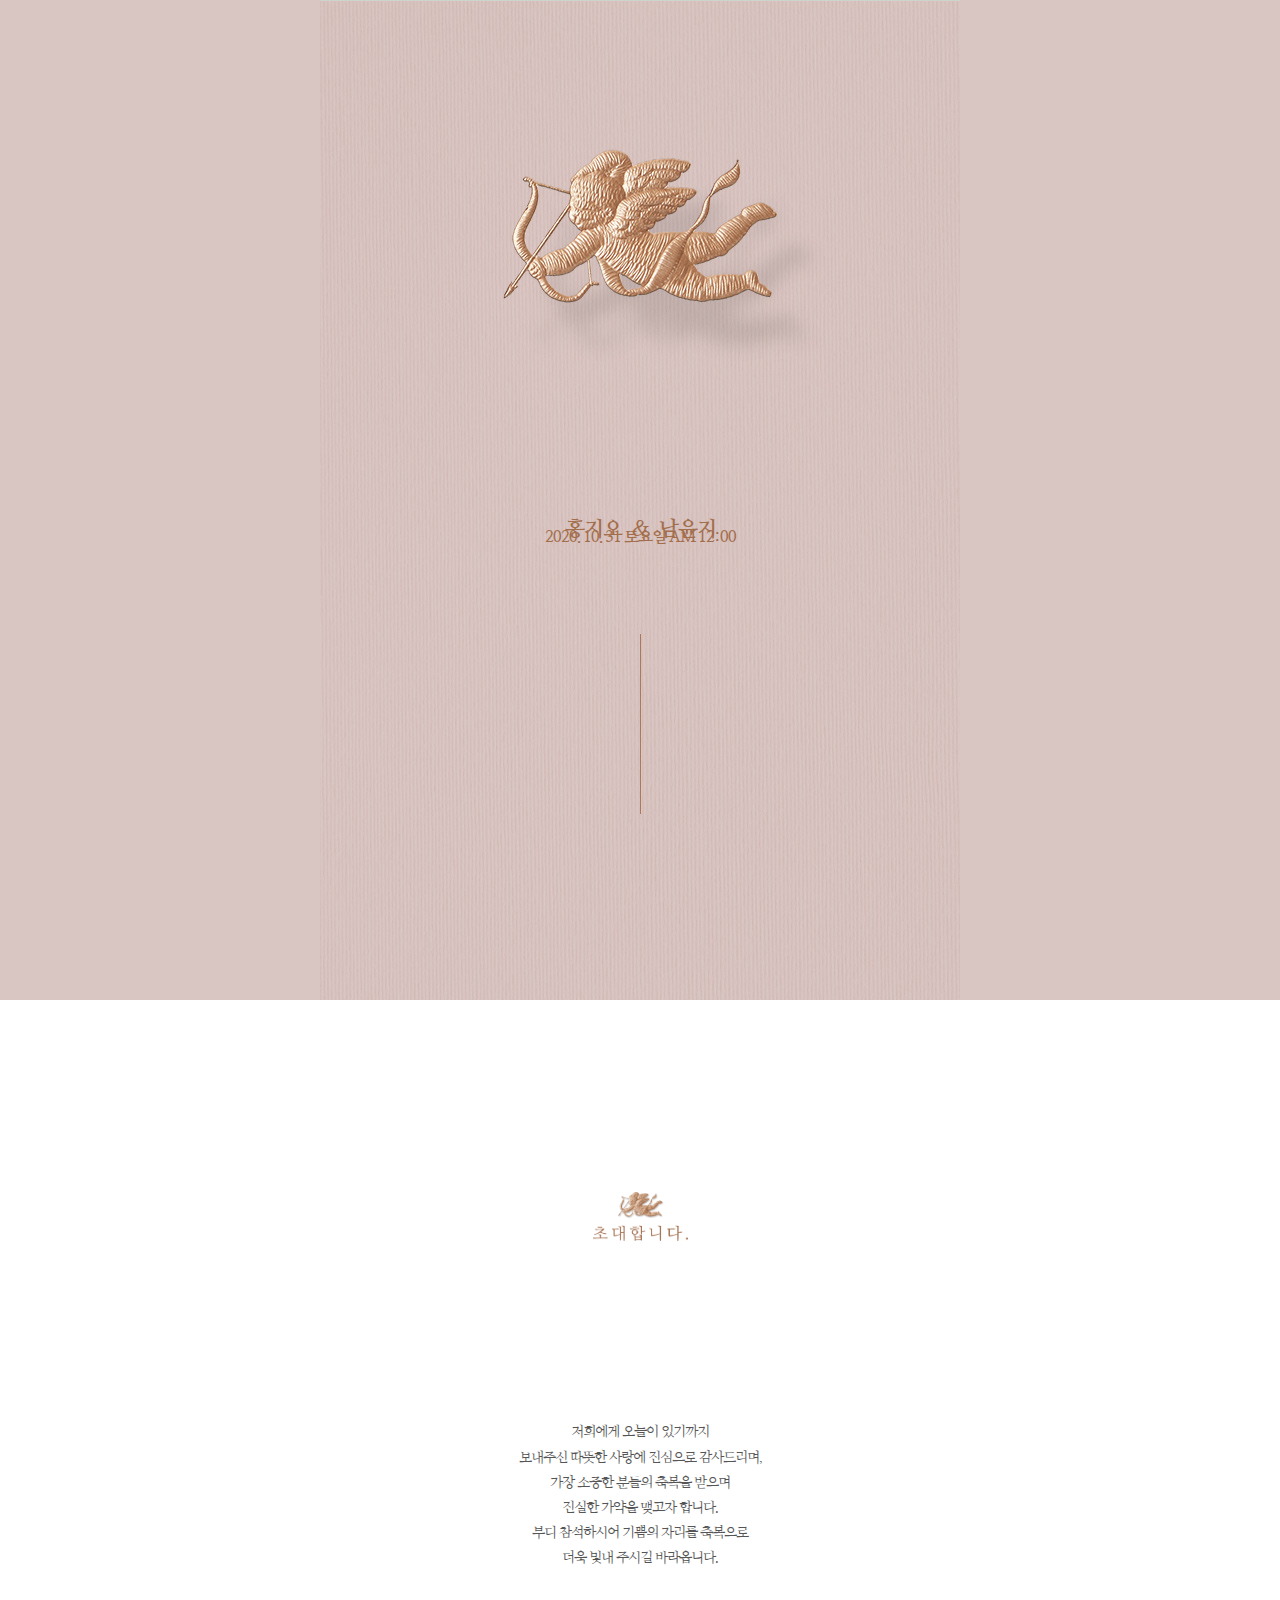
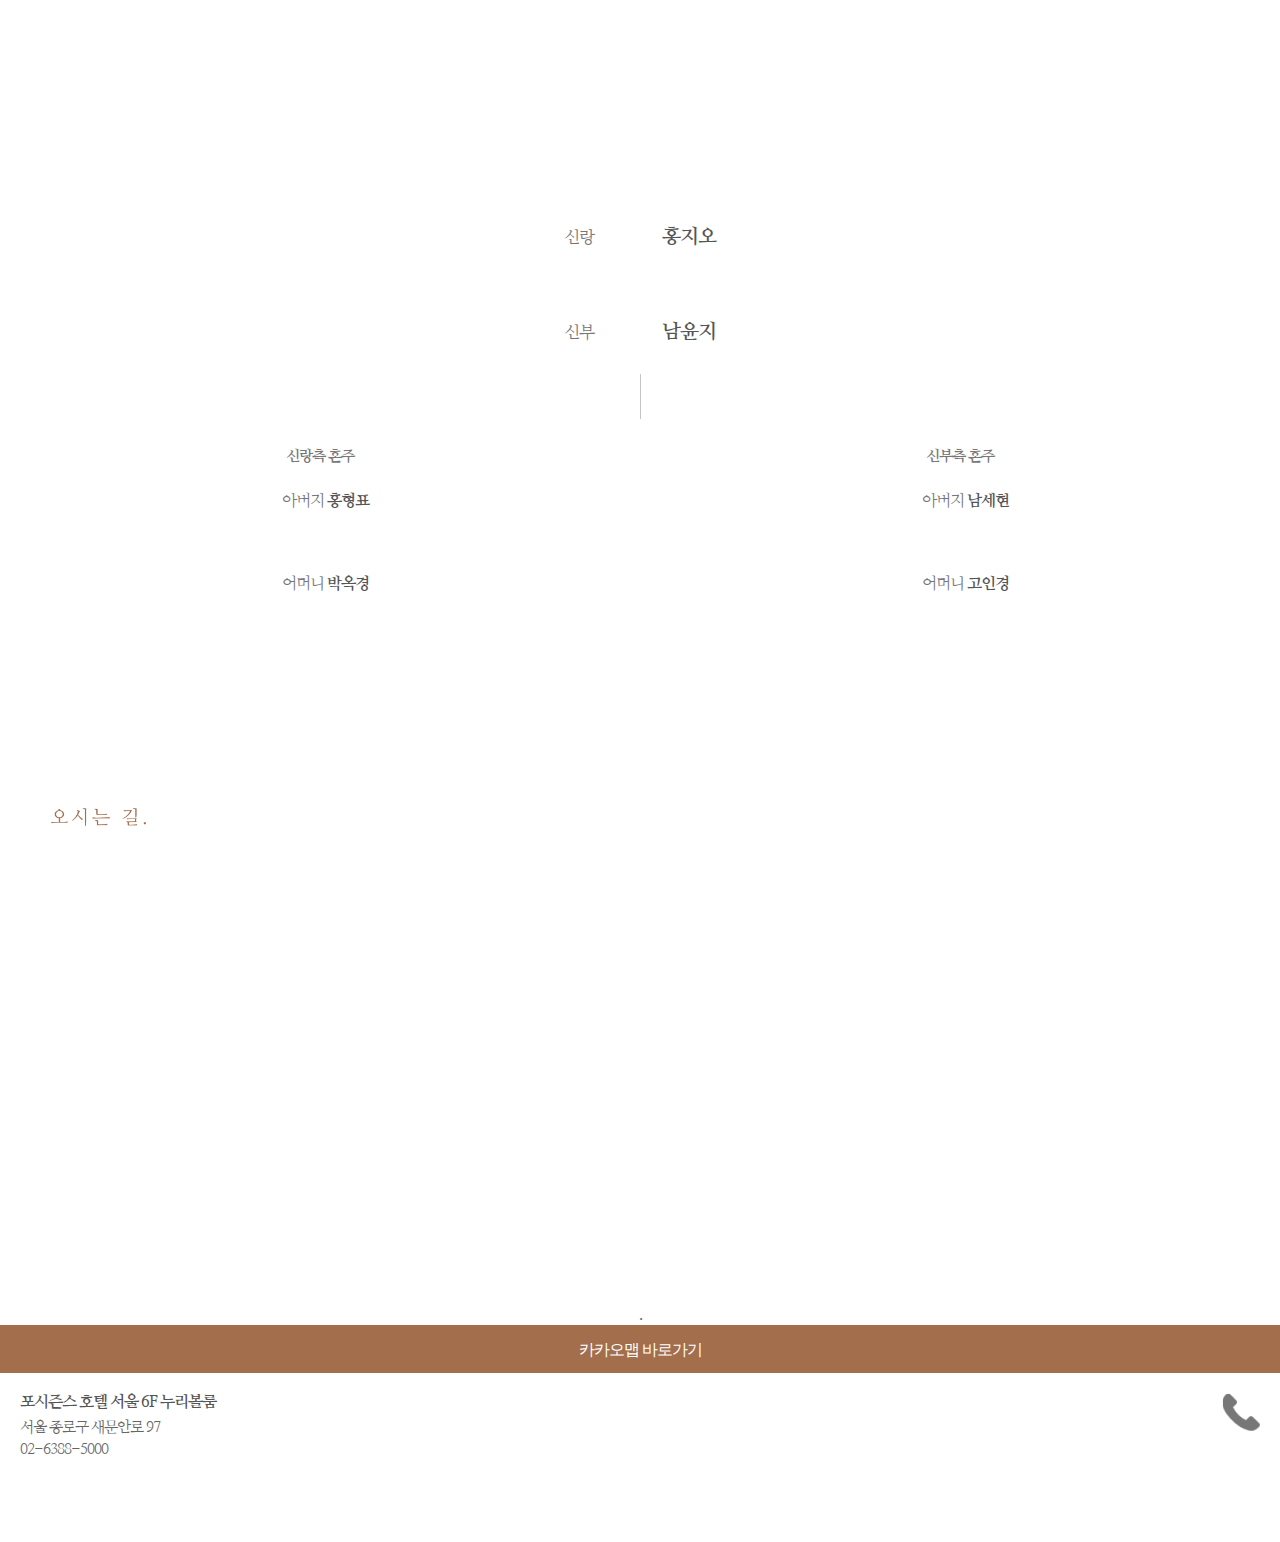
==== commit b812542f: "Change time locale" ====
--- a/hzo.html
+++ b/hzo.html
@@ -40,7 +40,7 @@
             text-align: left;
         }
     </style>
-
+    <link href="https://fonts.googleapis.com/css2?family=Nanum+Myeongjo&display=swap" rel="stylesheet">
     <script type="text/javascript" src="//dapi.kakao.com/v2/maps/sdk.js?appkey=281f3fa399ec2bc6358fdd245001e693"></script>
     <script async="" src="./invitation_files/analytics.js"></script><script src="./invitation_files/jquery_1.9.1.min.js"></script>
           <!--확인:jquery 버젼 정의-->
@@ -231,7 +231,7 @@
                         <li>&amp;</li>
                         <li class="input_wife" style="text-transform:uppercase;">남윤지</li>
                     </ul>
-                    <p class="time"><span class="want_day">2020.  10.  31 Sat</span> <span class="input_time_ch">AM</span> <span class="input_time">12</span>:<span class="input_minute">00</span></p>
+                    <p class="time"><span class="want_day">2020.  10.  31 토요일</span> <span class="input_time_ch">낮</span> <span class="input_time">12</span>:<span class="input_minute">00</span></p>
                     <p class="address"><span class="input_hall">포시즌스 호텔 서울</span> <span class="input_floor">6F 누리볼룸</span></p>
                 </div>
             </header>
@@ -963,7 +963,7 @@
 
             if ($(".visual img").length>0) $(".visual img").attr("alt", $("#invTitle").val());
 
-            $(".want_day").html($("#evtDate").val());
+            // $(".want_day").html($("#evtDate").val());
 
             $(".input_time").html($("#evtTimeH").val());
             $(".input_minute").html($("#evtTimeM").val());
@@ -1538,4 +1538,4 @@
     </script>
 
 
-</div></body><auto-scroll></auto-scroll></html>+</div></body><auto-scroll></auto-scroll></html>
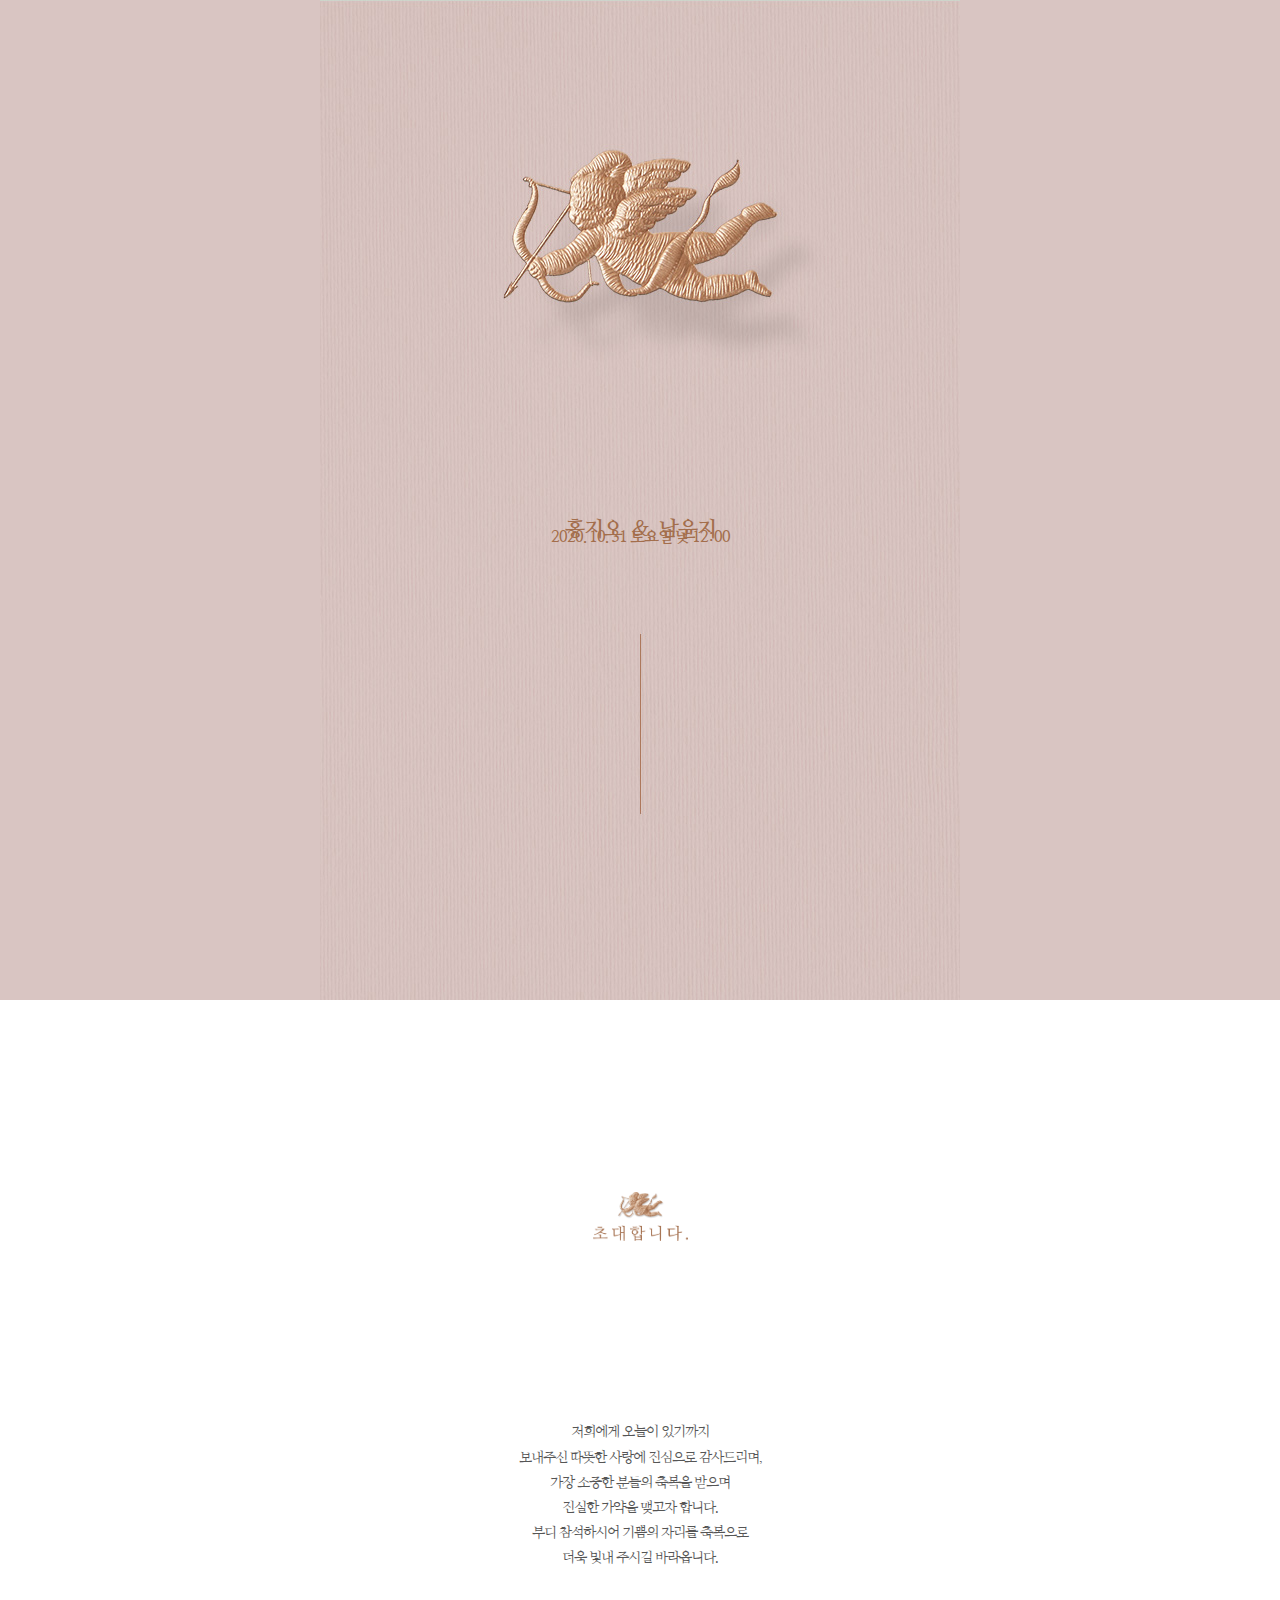
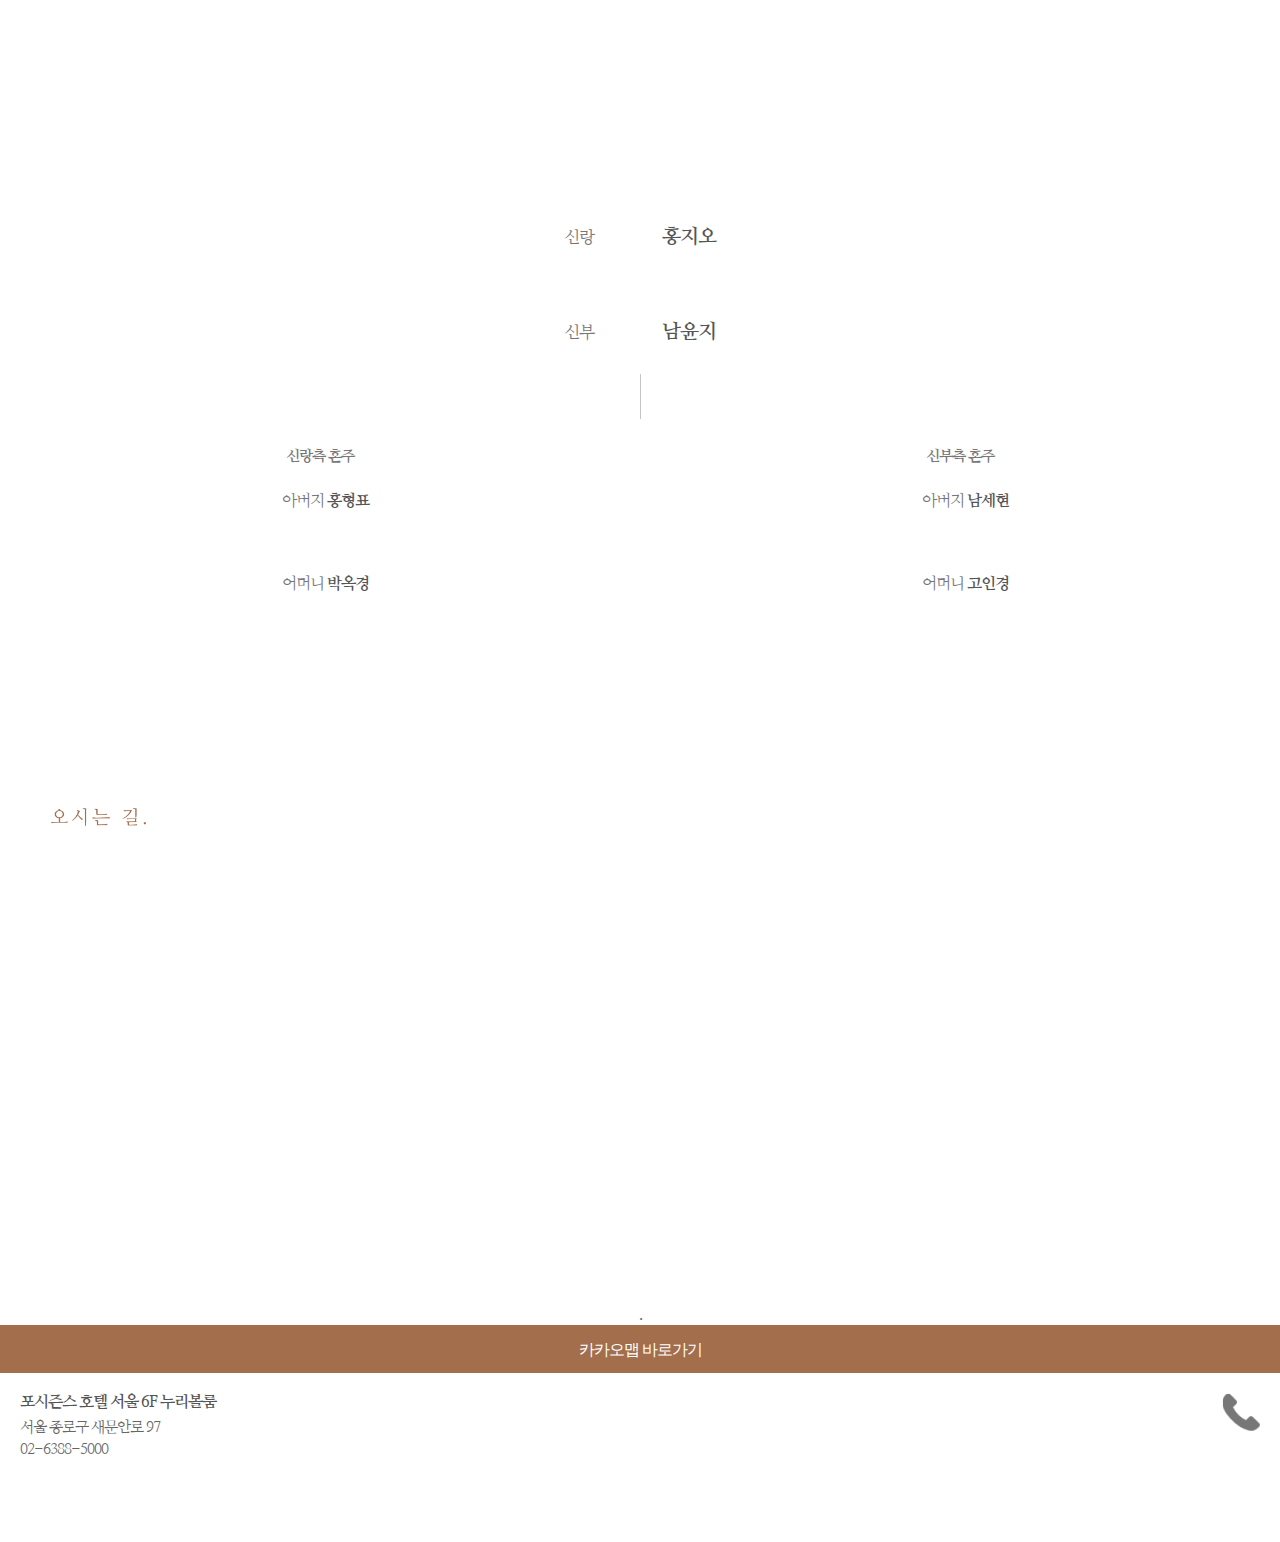
==== commit c5d0b117: "Change time locale" ====
--- a/hzo.html
+++ b/hzo.html
@@ -967,7 +967,7 @@
 
             $(".input_time").html($("#evtTimeH").val());
             $(".input_minute").html($("#evtTimeM").val());
-            $(".input_time_ch").html($("#evtTimeCH").val());
+            // $(".input_time_ch").html($("#evtTimeCH").val());
             $(".input_hall").html($("#locName").val());
             $(".input_floor").html($("#locDetail").val());
             $(".input_greeting").html($("#invGreeting").val());
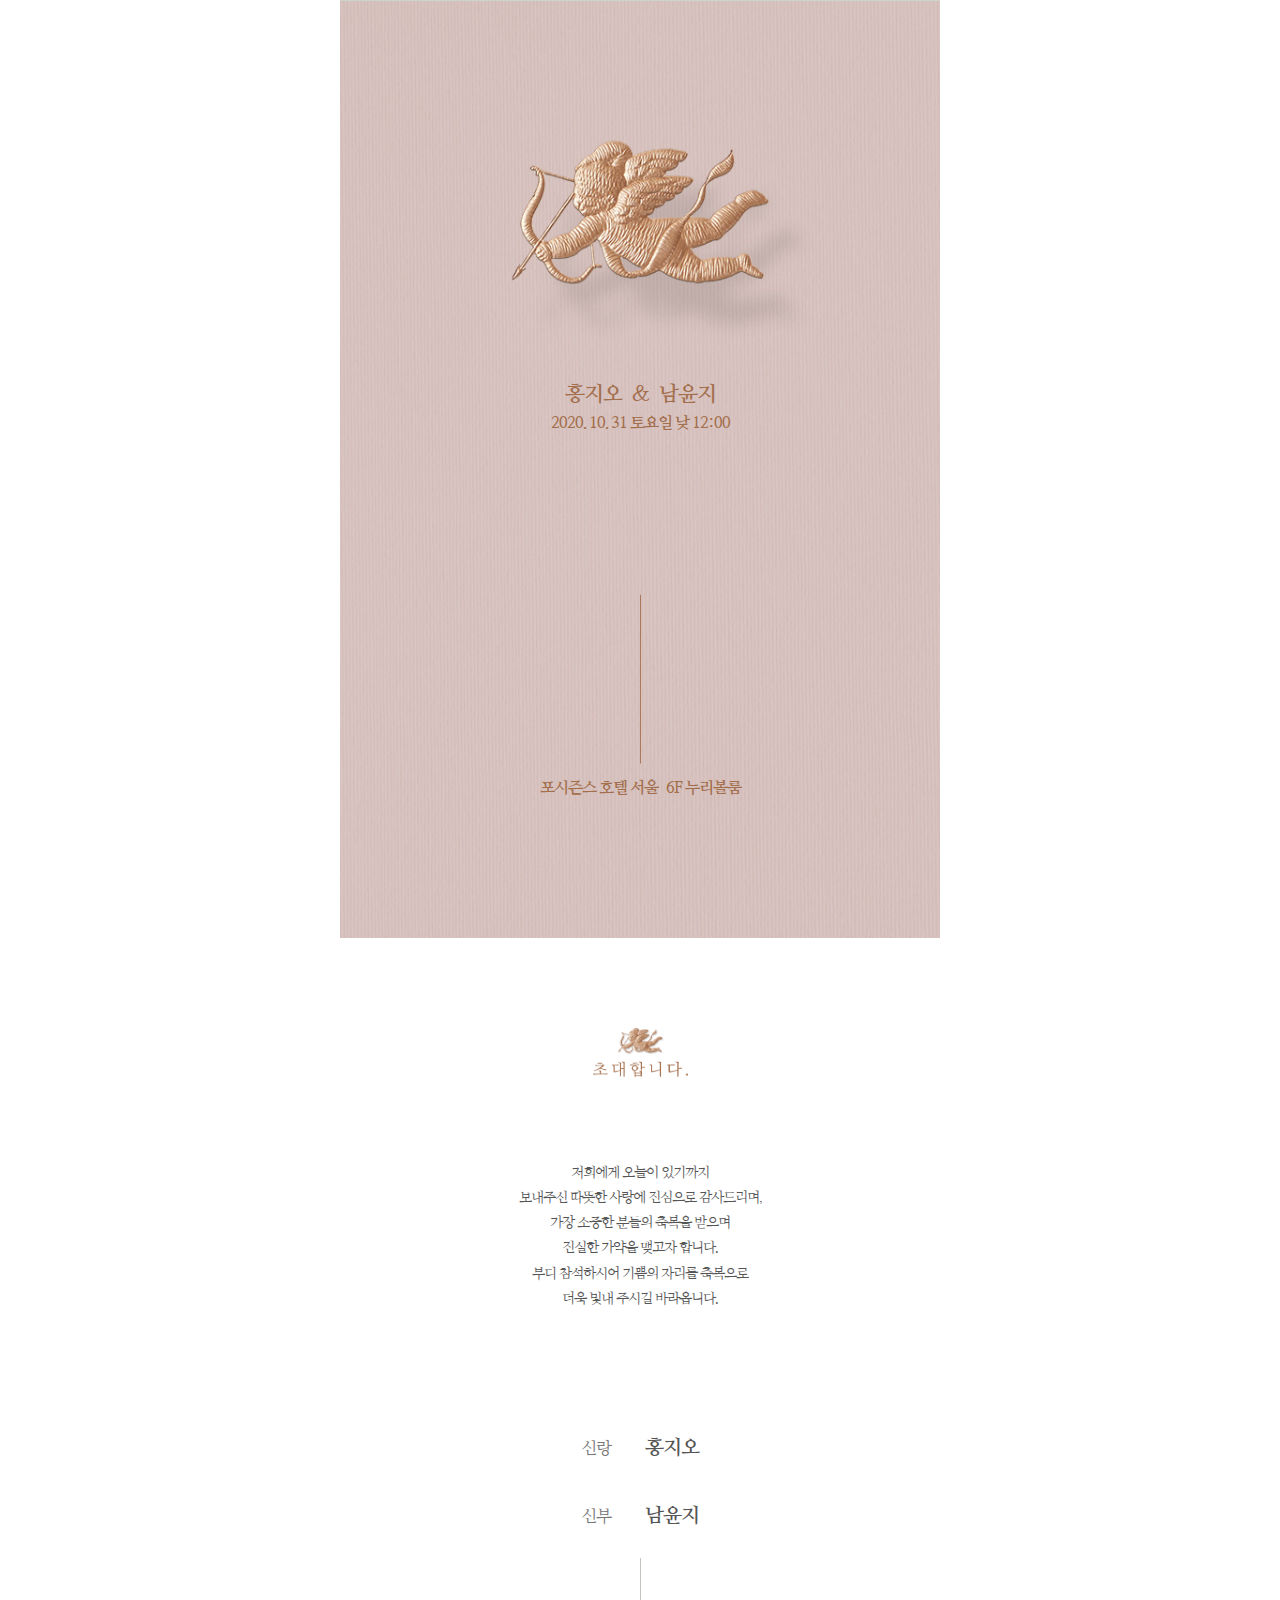
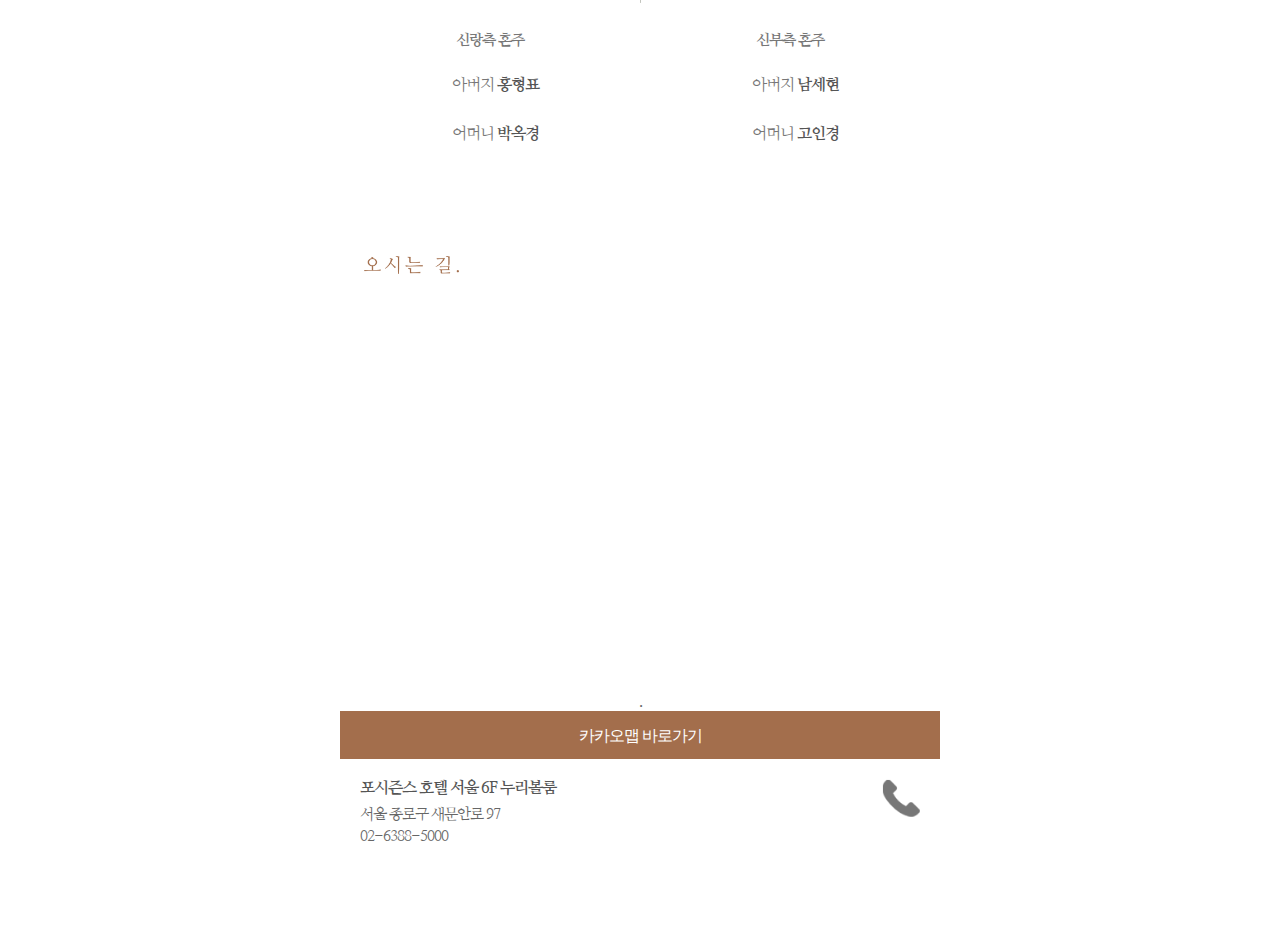
==== commit e3cfe8f4: "Change phrase" ====
--- a/hzo.html
+++ b/hzo.html
@@ -240,7 +240,7 @@
 
             <div id="greeting" class="pages input_greeting_focus">
                 <h2 class="invitation_tit"><img src="./invitation_files/tit_greeting.png" width="95"></h2>
-                <div class="greeting input_greeting">저희에게 오늘이 있기까지<br>보내주신 따뜻한 사랑에 진심으로 감사드리며,<br>가장 소중한 분들의 축복을 받으며<br>진실한 가약을 맺고자 합니다.<br>부디 참석하시어 기쁨의 자리를 축복으로<br>더욱 빛내 주시길 바라옵니다.</div>
+                <div class="greeting input_greeting">저희에게 오늘이 있기까지<br>보내 주신 따뜻한 사랑에 진심으로 감사드리며,<br>가장 소중한 분들의 축복 속에<br>영원한 가약을 맺고자 합니다.<br>부디 함께해 주시면<br>더없는 기쁨으로 간직하겠습니다.</div>
                 <dl class="husband">
                     <dt><span class="blue">신랑</span> <span class="input_husband">홍지오</span></dt>
                 </dl>
--- a/invitation_files/layout_skin.css
+++ b/invitation_files/layout_skin.css
@@ -33,7 +33,7 @@
 .guestbook_close a {display:block; width:24px; height:24px; padding:5px;}
 .skin_w_typo .mobile_wrap {background:url(/resources/skin/typo/bg_skin.png) repeat left top; background-size:30px 30px; -webkit-background-size:30px 30px; -moz-background-size:30px 30px;}
 
-.mobile_wrap {min-width:320px; text-align:center; min-height:100px; margin:0 auto;}
+.mobile_wrap {min-width:320px; text-align:center; min-height:100px; margin:0 auto; padding: 0 calc(50% - 300px);}
 .mobile_wrap img {max-width:100%; vertical-align:middle;}
 .mobile_wrap .pages .bg_line {padding-bottom:50px;}
 .mobile_wrap .pages h2 {padding:30px 0px 8px 0px;}
@@ -1381,4 +1381,4 @@
 			.wrap .remittance .remittance_btn_bx .btn_bx_2{width: 47.5%; padding: 0; padding-top: 6%; width: 80%; margin: 0 auto;}
 			.wrap .remittance .remittance_btn_bx p > span{font-weight: 600; font-size: 17px; color: #3b3b3b; display: inline-block; line-height: 40px; display: none;}
 			.wrap .remittance .remittance_btn_bx p > a{margin: 0; width: 90%;}
-			.wrap .remittance_pop_h, .wrap .remittance_pop_w{top: -10%;}+			.wrap .remittance_pop_h, .wrap .remittance_pop_w{top: -10%;}
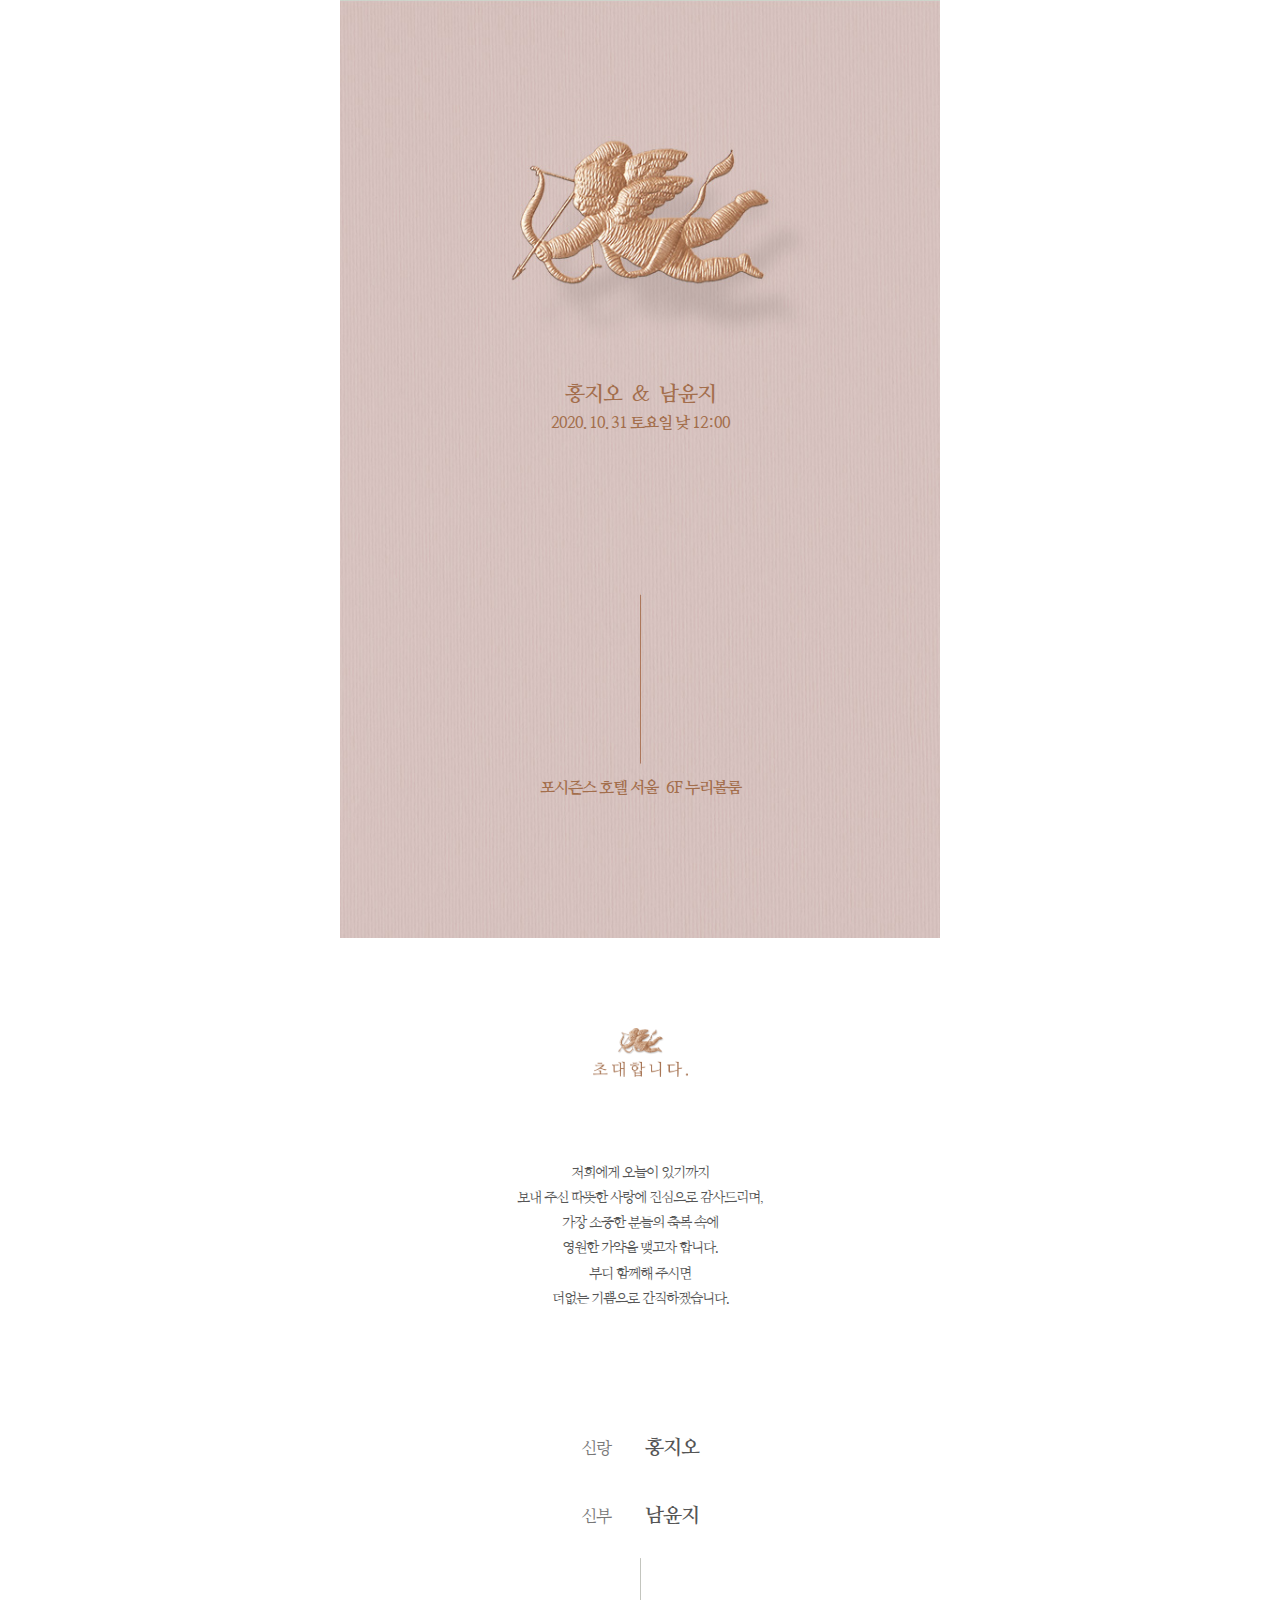
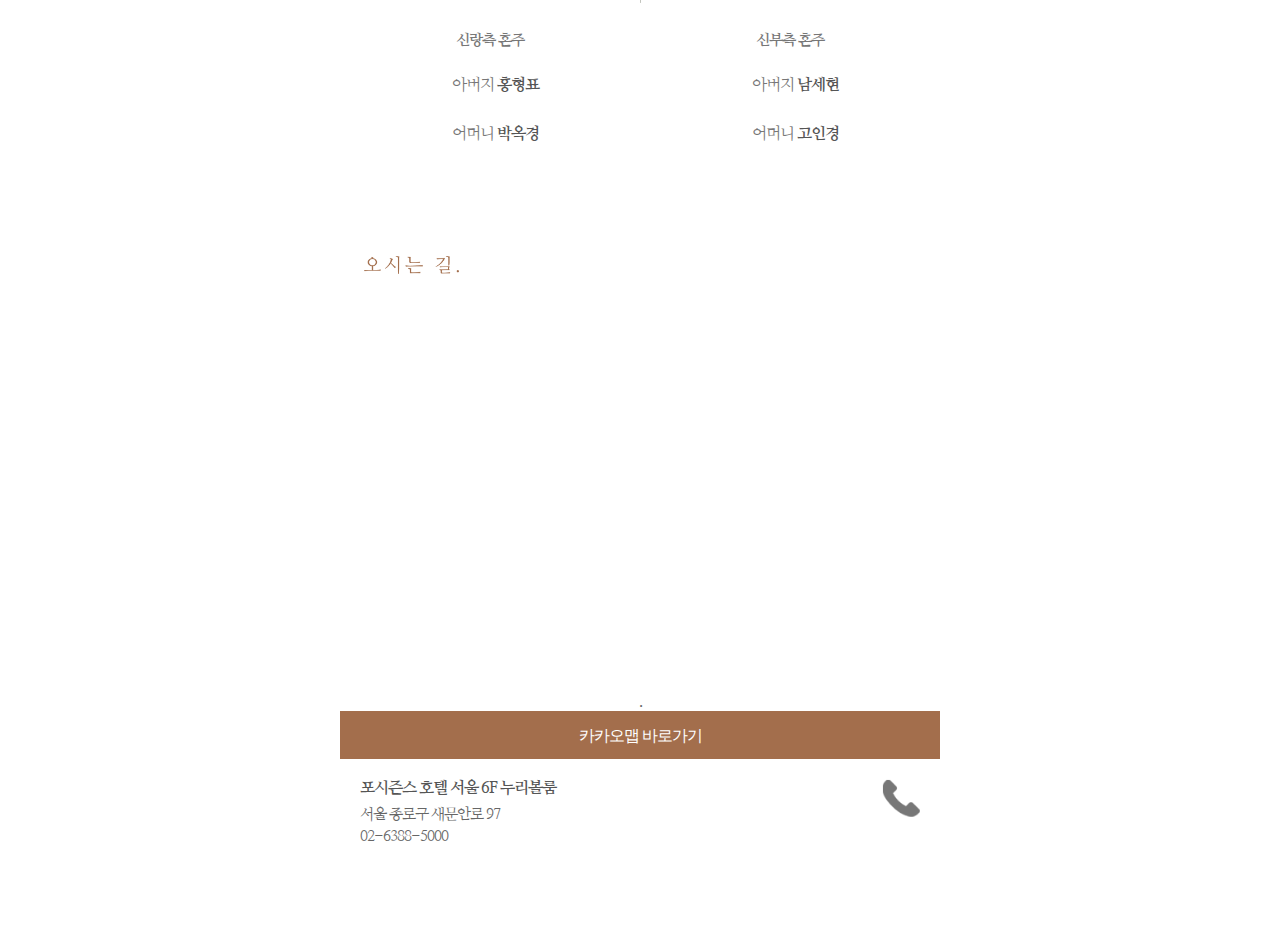
==== commit 8f08a160: "Change phrase" ====
--- a/hzo.html
+++ b/hzo.html
@@ -970,7 +970,7 @@
             // $(".input_time_ch").html($("#evtTimeCH").val());
             $(".input_hall").html($("#locName").val());
             $(".input_floor").html($("#locDetail").val());
-            $(".input_greeting").html($("#invGreeting").val());
+            // $(".input_greeting").html($("#invGreeting").val());
 
             if($("#evtDate").length>0 && $("#evtDate").val() !=""){
                 //var dateText = $(".want_day").html().replace(/[sunmotewdhfriat()가-힣]/gi, '').trim();
